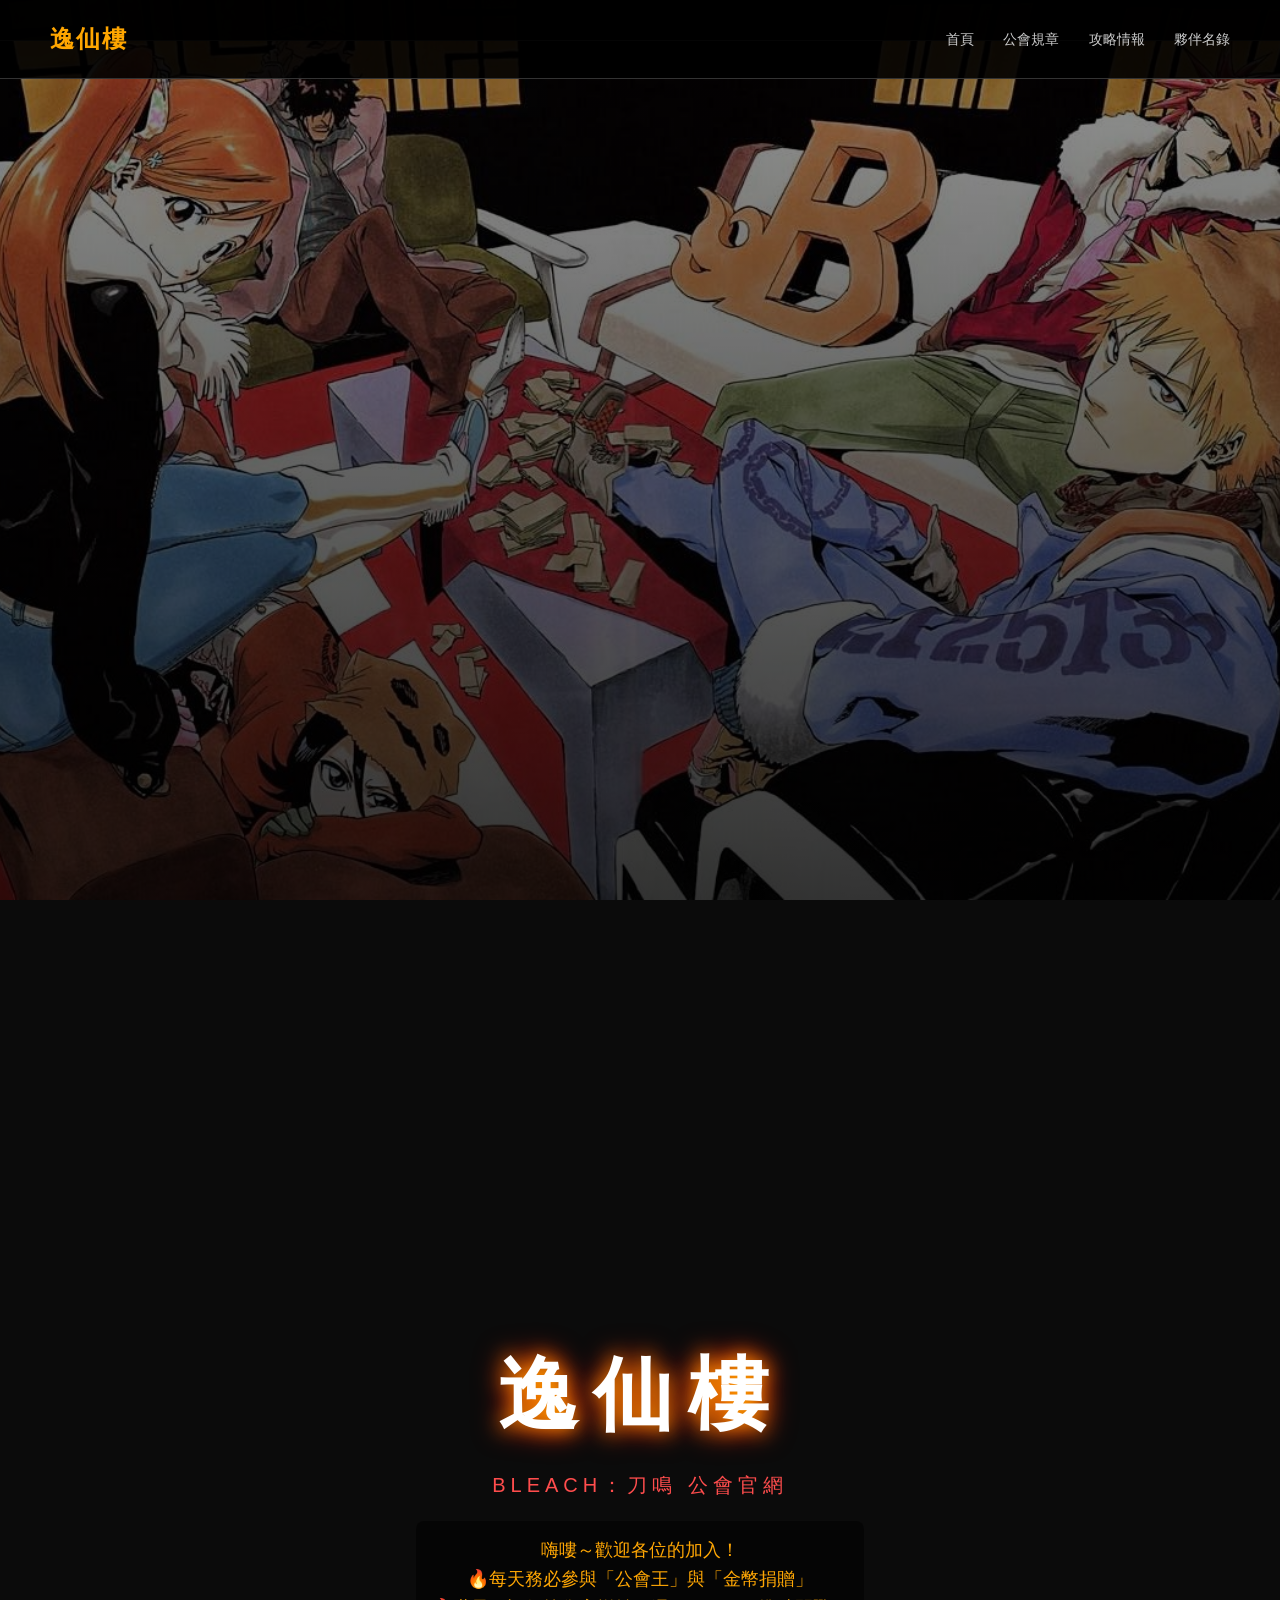
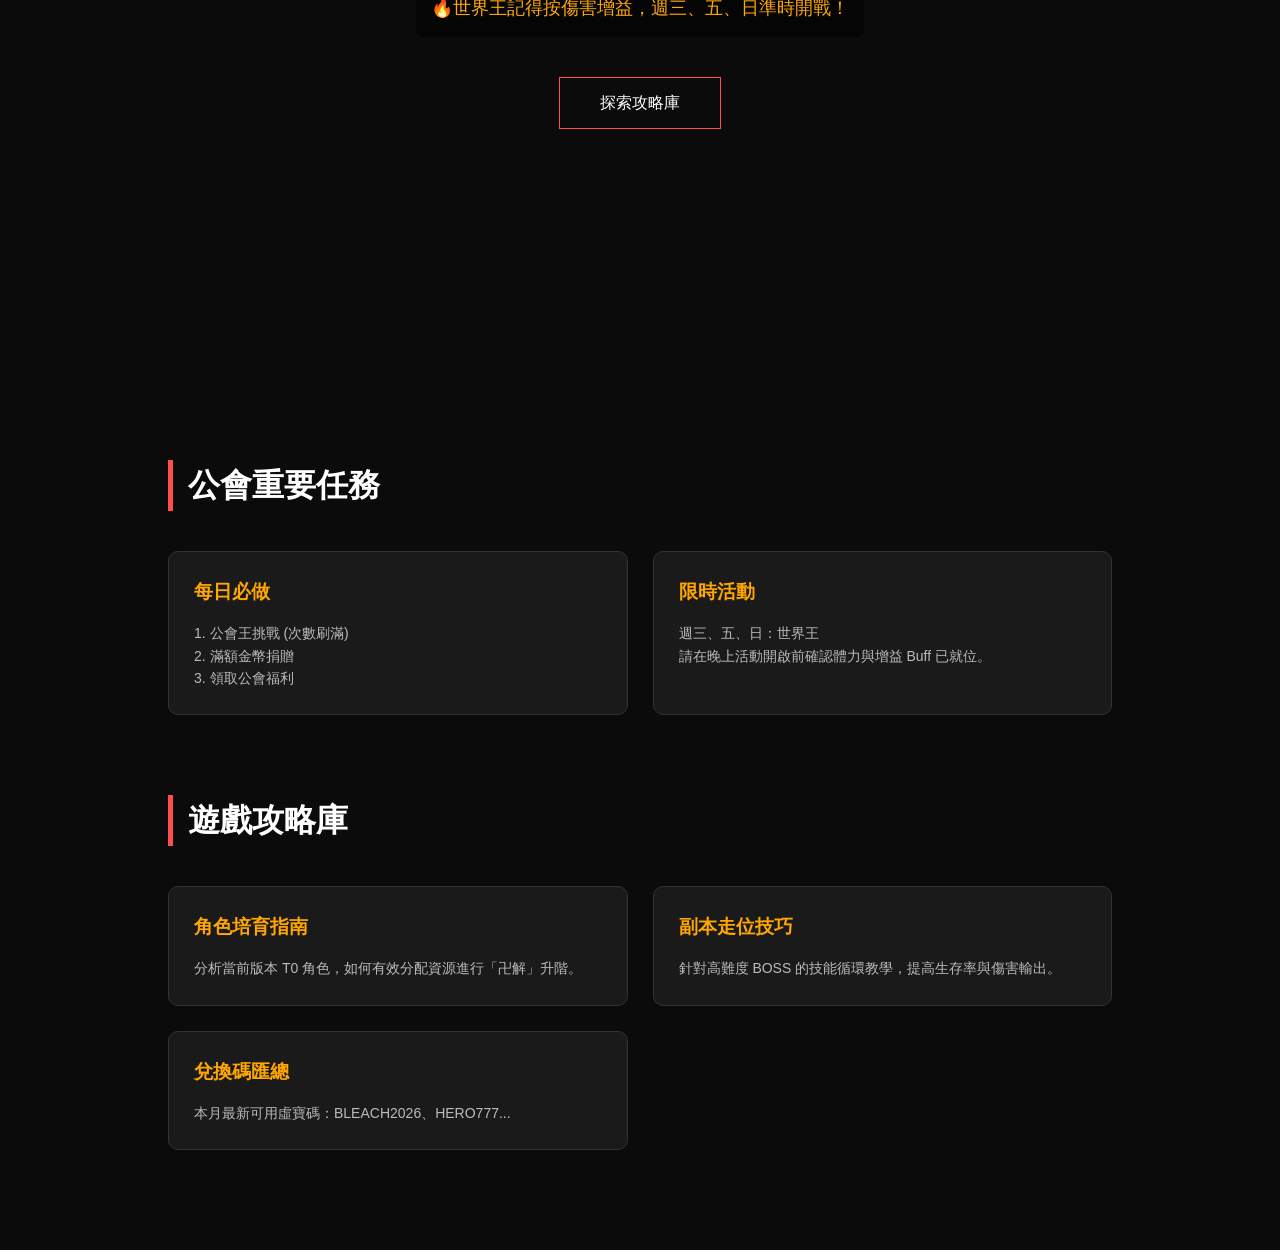
==== index.html @ 0fd3c4ea "Rename 001.html to index.html" ====
<!DOCTYPE html>
<html lang="zh-TW">
<head>
    <meta charset="UTF-8">
    <meta name="viewport" content="width=device-width, initial-scale=1.0">
    <title>逸仙樓 | 遊戲公會官網</title>
    <style>
        * {
            margin: 0;
            padding: 0;
            box-sizing: border-box;
            font-family: "Microsoft JhengHei", sans-serif;
        }

        /* 讓捲動更平滑 */
        html {
            scroll-behavior: smooth;
        }

        body {
            background-color: #0b0b0b;
            color: white;
            overflow-x: hidden;
            line-height: 1.6;
        }

        /* 背景大圖 */
           /* 1. 新增：強制固定的背景圖層 */
        .fixed-bg {
            position: fixed;
            top: 0;
            left: 0;
            width: 100%;
            height: 100%;
            /* 這裡放你的圖片 */
            background: linear-gradient(rgba(0,0,0,0.4), rgba(0,0,0,0.8)), 
                        url('GG For The Follow.jpeg');
            background-size: cover;
            background-position: center;
            z-index: -1; /* 確保它在所有內容的下面 */
        }

        /* 2. 修改：原本的 hero-section 去掉背景 */
        .hero-section {
            height: 100vh;
            width: 100%;
            /* 把背景刪掉，讓它變透明，露出底下的 .fixed-bg */
            background: transparent; 
            display: flex;
            flex-direction: column;
            align-items: center;
            justify-content: center;
            text-align: center;
            padding: 20px;
        }

        nav {
            position: fixed;
            top: 0;
            width: 100%;
            padding: 20px 50px;
            display: flex;
            justify-content: space-between;
            align-items: center;
            background: rgba(0, 0, 0, 0.9);
            z-index: 1000;
            border-bottom: 1px solid #333;
        }

        .logo { font-size: 24px; font-weight: bold; letter-spacing: 2px; color: #ffa600; }
        
        .nav-links a {
            color: #ccc;
            text-decoration: none;
            margin-left: 25px;
            font-size: 14px;
            transition: 0.3s;
        }
        .nav-links a:hover { color: #ff4d4d; }

        .main-title {
            font-size: clamp(40px, 10vw, 80px); /* 響應式字體 */
            letter-spacing: 15px;
            text-shadow: 0 0 20px #ffa600, 0 0 30px #ff0000;
            margin-bottom: 10px;
        }

        .sub-title {
            font-size: 20px;
            color: #ff4d4d;
            margin-bottom: 20px;
            letter-spacing: 5px;
        }

        .description {
            font-size: 18px;
            color: #ffa704;
            max-width: 700px;
            margin-bottom: 10px;
            background: rgba(0,0,0,0.5);
            padding: 15px;
            border-radius: 8px;
        }

        .cta-btn {
            margin-top: 30px;
            padding: 12px 40px;
            border: 1px solid #ff4d4d;
            background: transparent;
            color: white;
            font-size: 16px;
            cursor: pointer;
            transition: 0.4s;
            text-decoration: none;
            display: inline-block;
        }

        .cta-btn:hover {
            background: #ff4d4d;
            box-shadow: 0 0 20px #ff4d4d;
        }

        /* --- 新增：內容區塊樣式 --- */
        .content-container {
            padding: 80px 10% 100px;
            max-width: 1200px;
            margin: 0 auto;
        }

        .section-title {
            font-size: 32px;
            border-left: 5px solid #ff4d4d;
            padding-left: 15px;
            margin-bottom: 40px;
            color: #fff;
        }

        /* 攻略卡片佈局 */
        .grid {
            display: grid;
            grid-template-columns: repeat(auto-fit, minmax(300px, 1fr));
            gap: 25px;
        }

        .card {
            background: #1a1a1a;
            padding: 25px;
            border-radius: 10px;
            border: 1px solid #333;
            transition: 0.3s;
        }

        .card:hover {
            border-color: #ff4d4d;
            transform: translateY(-5px);
        }

        .card h3 {
            color: #ffa600;
            margin-bottom: 15px;
        }

        .card p {
            color: #bbb;
            font-size: 14px;
        }
    </style>
</head>
<body>
<body>
    <div class="fixed-bg"></div>

    <nav>
        </nav>

    <header class="hero-section">
        </header>

    <main class="content-container">
        </main>
</body>
    <nav>
        <div class="logo">逸仙樓</div>
        <div class="nav-links">
            <a href="#">首頁</a>
            <a href="#notice">公會規章</a>
            <a href="#wiki">攻略情報</a>
            <a href="#">夥伴名錄</a>
        </div>
    </nav>

    <header class="hero-section">
        <h1 class="main-title">逸仙樓</h1>
        <p class="sub-title">BLEACH：刀鳴 公會官網</p>
        <div class="description">
            <p>嗨嘍～歡迎各位的加入！</p>
            <p>🔥每天務必參與「公會王」與「金幣捐贈」</p>
            <p>🔥世界王記得按傷害增益，週三、五、日準時開戰！</p>
        </div>
        <a href="#wiki" class="cta-btn">探索攻略庫</a>
    </header>

    <main class="content-container">
        
        <section id="notice" style="margin-bottom: 80px;">
            <h2 class="section-title">公會重要任務</h2>
            <div class="grid">
                <div class="card">
                    <h3>每日必做</h3>
                    <p>1. 公會王挑戰 (次數刷滿)<br>2. 滿額金幣捐贈<br>3. 領取公會福利</p>
                </div>
                <div class="card">
                    <h3>限時活動</h3>
                    <p>週三、五、日：世界王<br>請在晚上活動開啟前確認體力與增益 Buff 已就位。</p>
                </div>
            </div>
        </section>

        <section id="wiki">
            <h2 class="section-title">遊戲攻略庫</h2>
            <div class="grid">
                <div class="card">
                    <h3>角色培育指南</h3>
                    <p>分析當前版本 T0 角色，如何有效分配資源進行「卍解」升階。</p>
                </div>
                <div class="card">
                    <h3>副本走位技巧</h3>
                    <p>針對高難度 BOSS 的技能循環教學，提高生存率與傷害輸出。</p>
                </div>
                <div class="card">
                    <h3>兌換碼匯總</h3>
                    <p>本月最新可用虛寶碼：BLEACH2026、HERO777...</p>
                </div>
            </div>
        </section>

    </main>

</body>
</html>
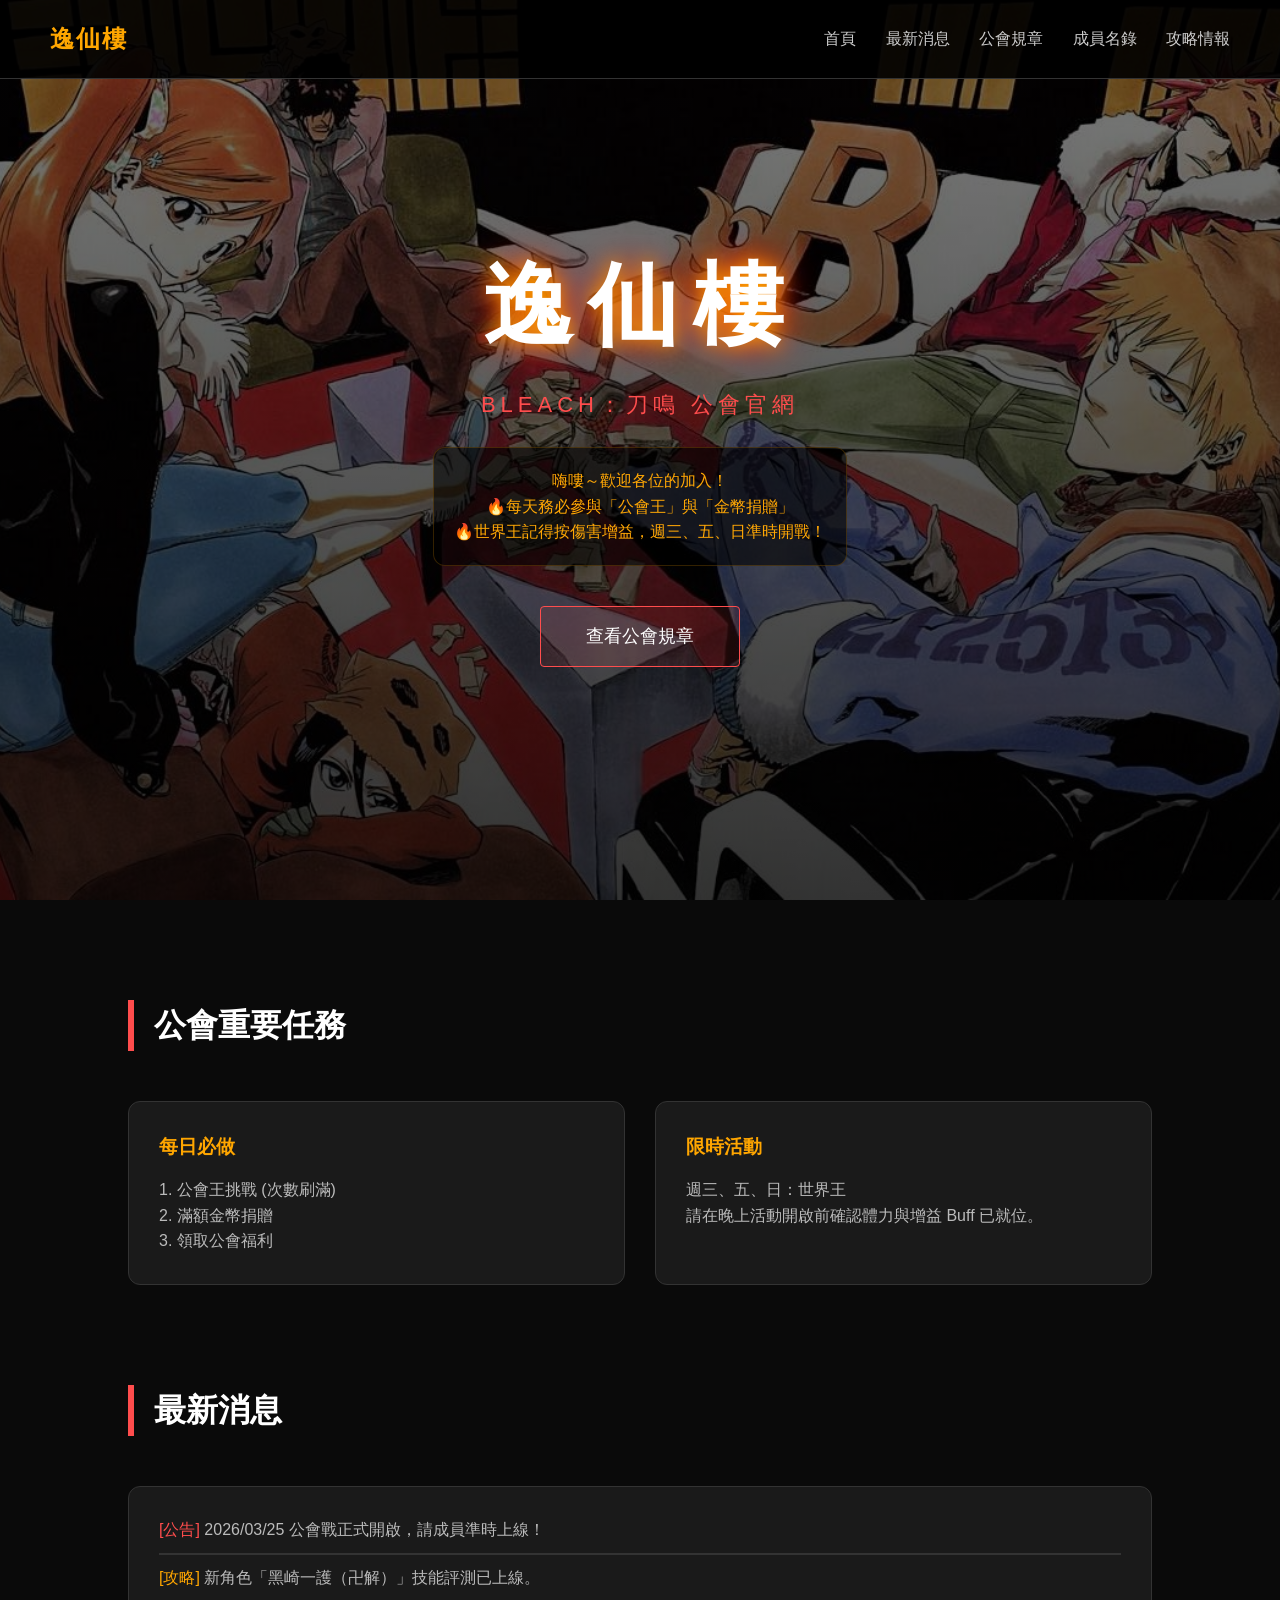
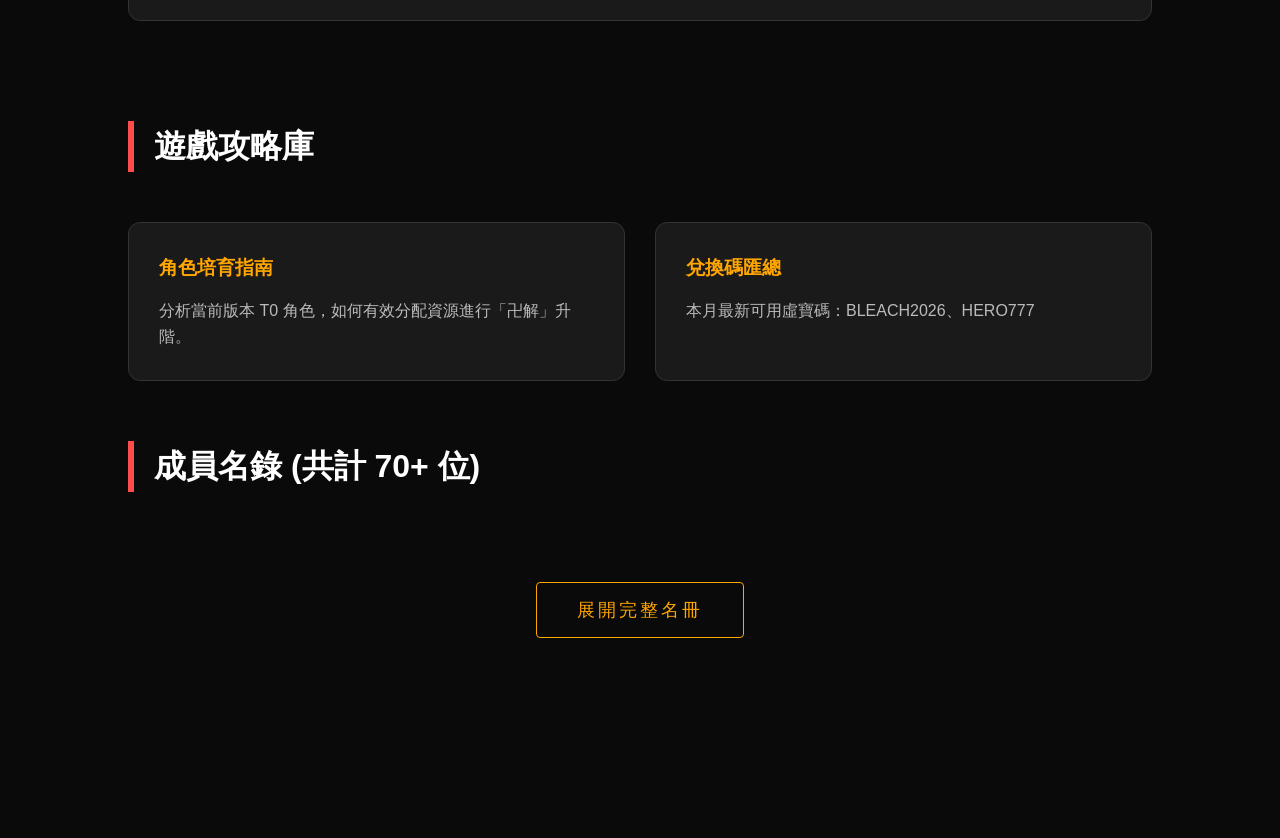
==== commit 203d9fdb: "Update index.html 更新成員名單" ====
--- a/index.html
+++ b/index.html
@@ -5,6 +5,7 @@
     <meta name="viewport" content="width=device-width, initial-scale=1.0">
     <title>逸仙樓 | 遊戲公會官網</title>
     <style>
+        /* 基礎設定 */
         * {
             margin: 0;
             padding: 0;
@@ -12,10 +13,7 @@
             font-family: "Microsoft JhengHei", sans-serif;
         }
 
-        /* 讓捲動更平滑 */
-        html {
-            scroll-behavior: smooth;
-        }
+        html { scroll-behavior: smooth; }
 
         body {
             background-color: #0b0b0b;
@@ -24,36 +22,21 @@
             line-height: 1.6;
         }
 
-        /* 背景大圖 */
-           /* 1. 新增：強制固定的背景圖層 */
+        /* 1. 固定背景層 */
         .fixed-bg {
             position: fixed;
             top: 0;
             left: 0;
             width: 100%;
             height: 100%;
-            /* 這裡放你的圖片 */
-            background: linear-gradient(rgba(0,0,0,0.4), rgba(0,0,0,0.8)), 
+            background: linear-gradient(rgba(0,0,0,0.5), rgba(0,0,0,0.8)), 
                         url('GG For The Follow.jpeg');
             background-size: cover;
             background-position: center;
-            z-index: -1; /* 確保它在所有內容的下面 */
-        }
-
-        /* 2. 修改：原本的 hero-section 去掉背景 */
-        .hero-section {
-            height: 100vh;
-            width: 100%;
-            /* 把背景刪掉，讓它變透明，露出底下的 .fixed-bg */
-            background: transparent; 
-            display: flex;
-            flex-direction: column;
-            align-items: center;
-            justify-content: center;
-            text-align: center;
-            padding: 20px;
-        }
-
+            z-index: -1;
+        }
+
+        /* 2. 導航欄 */
         nav {
             position: fixed;
             top: 0;
@@ -68,124 +51,216 @@
         }
 
         .logo { font-size: 24px; font-weight: bold; letter-spacing: 2px; color: #ffa600; }
-        
         .nav-links a {
             color: #ccc;
             text-decoration: none;
             margin-left: 25px;
-            font-size: 14px;
+            font-size: 16px;
             transition: 0.3s;
         }
         .nav-links a:hover { color: #ff4d4d; }
 
+        /* 3. 主視覺區域 */
+        .hero-section {
+            height: 100vh;
+            width: 100%;
+            display: flex;
+            flex-direction: column;
+            align-items: center;
+            justify-content: center;
+            text-align: center;
+            padding: 0 20px;
+        }
+
+        @keyframes slideIn {
+            from { opacity: 0; transform: translateY(-30px); }
+            to { opacity: 1; transform: translateY(0); }
+        }
+
         .main-title {
-            font-size: clamp(40px, 10vw, 80px); /* 響應式字體 */
+            font-size: clamp(50px, 10vw, 90px);
             letter-spacing: 15px;
-            text-shadow: 0 0 20px #ffa600, 0 0 30px #ff0000;
+            text-shadow: 0 0 20px #ffa600, 0 0 40px #ff0000;
             margin-bottom: 10px;
+            animation: slideIn 1.2s ease-out;
         }
 
         .sub-title {
-            font-size: 20px;
+            font-size: 22px;
             color: #ff4d4d;
-            margin-bottom: 20px;
+            margin-bottom: 25px;
             letter-spacing: 5px;
+            animation: slideIn 1.5s ease-out;
         }
 
         .description {
+            font-size: 16px;
+            color: #ffa704;
+            max-width: 650px;
+            background: rgba(0,0,0,0.6);
+            padding: 20px;
+            border-radius: 12px;
+            border: 1px solid rgba(255, 166, 0, 0.2);
+        }
+
+        .cta-btn {
+            margin-top: 40px;
+            padding: 15px 45px;
+            border: 1px solid #ff4d4d;
+            background: rgba(255, 77, 77, 0.1);
+            color: white;
             font-size: 18px;
-            color: #ffa704;
-            max-width: 700px;
-            margin-bottom: 10px;
-            background: rgba(0,0,0,0.5);
-            padding: 15px;
-            border-radius: 8px;
-        }
-
-        .cta-btn {
-            margin-top: 30px;
-            padding: 12px 40px;
-            border: 1px solid #ff4d4d;
-            background: transparent;
-            color: white;
-            font-size: 16px;
             cursor: pointer;
             transition: 0.4s;
             text-decoration: none;
-            display: inline-block;
+            border-radius: 4px;
         }
 
         .cta-btn:hover {
             background: #ff4d4d;
-            box-shadow: 0 0 20px #ff4d4d;
-        }
-
-        /* --- 新增：內容區塊樣式 --- */
+            box-shadow: 0 0 30px #ff4d4d;
+            transform: scale(1.05);
+        }
+
+        /* 4. 內容區 */
         .content-container {
-            padding: 80px 10% 100px;
-            max-width: 1200px;
-            margin: 0 auto;
+            padding: 100px 10%;
+            background-color: rgba(11, 11, 11, 0.9);
+            position: relative;
+            z-index: 1;
         }
 
         .section-title {
             font-size: 32px;
-            border-left: 5px solid #ff4d4d;
-            padding-left: 15px;
-            margin-bottom: 40px;
-            color: #fff;
-        }
-
-        /* 攻略卡片佈局 */
+            border-left: 6px solid #ff4d4d;
+            padding-left: 20px;
+            margin-bottom: 50px;
+        }
+
         .grid {
             display: grid;
-            grid-template-columns: repeat(auto-fit, minmax(300px, 1fr));
-            gap: 25px;
+            grid-template-columns: repeat(auto-fit, minmax(320px, 1fr));
+            gap: 30px;
         }
 
         .card {
             background: #1a1a1a;
-            padding: 25px;
-            border-radius: 10px;
+            padding: 30px;
+            border-radius: 12px;
             border: 1px solid #333;
             transition: 0.3s;
         }
 
         .card:hover {
             border-color: #ff4d4d;
+            transform: translateY(-10px);
+            background: #222;
+        }
+
+        .card h3 { color: #ffa600; margin-bottom: 15px; }
+        .card p { color: #bbb; }
+
+        /* 5. 成員名錄折疊版 */
+        .member-section { padding: 60px 0; }
+
+        .member-wrapper {
+            max-height: 0; /* 預設完全隱藏 */
+            overflow: hidden;
+            transition: max-height 1s cubic-bezier(0.4, 0, 0.2, 1), opacity 0.8s;
+            opacity: 0;
+        }
+
+        .member-wrapper.expanded {
+            max-height: 8000px; /* 足夠容納 70+ 人的高度 */
+            opacity: 1;
+            margin-bottom: 30px;
+        }
+
+        .member-grid {
+            display: grid;
+            grid-template-columns: repeat(auto-fit, minmax(180px, 1fr));
+            gap: 15px;
+            margin-top: 30px;
+        }
+
+        .member-card {
+            background: rgba(26, 26, 26, 0.8);
+            border: 1px solid #333;
+            border-radius: 10px;
+            padding: 15px;
+            text-align: center;
+            transition: 0.3s;
+            backdrop-filter: blur(5px);
+        }
+
+        .member-card:hover {
             transform: translateY(-5px);
-        }
-
-        .card h3 {
+            border-color: #ff4d4d;
+            box-shadow: 0 0 15px rgba(255, 77, 77, 0.3);
+        }
+
+        .member-avatar {
+            width: 50px;
+            height: 50px;
+            background: #222;
+            border-radius: 50%;
+            margin: 0 auto 10px;
+            display: flex;
+            align-items: center;
+            justify-content: center;
+            font-size: 20px;
+            font-weight: bold;
             color: #ffa600;
-            margin-bottom: 15px;
-        }
-
-        .card p {
-            color: #bbb;
-            font-size: 14px;
+            border: 1px solid #444;
+        }
+
+        .member-name { font-size: 15px; font-weight: bold; color: #fff; }
+        .member-ign { font-size: 12px; color: #ff4d4d; margin-bottom: 8px; }
+        .member-role {
+            font-size: 10px;
+            padding: 2px 8px;
+            border-radius: 4px;
+            background: rgba(255, 255, 255, 0.1);
+            color: #aaa;
+            border: 1px solid #444;
+        }
+
+        .role-leader { background: rgba(255, 166, 0, 0.2); color: #ffa600; border-color: #ffa600; }
+
+        /* 展開按鈕 */
+        .toggle-btn {
+            display: block;
+            margin: 40px auto;
+            padding: 15px 40px;
+            background: transparent;
+            border: 1px solid #ffa600;
+            color: #ffa600;
+            cursor: pointer;
+            font-size: 18px;
+            letter-spacing: 3px;
+            transition: 0.4s;
+            border-radius: 4px;
+        }
+
+        .toggle-btn:hover {
+            background: #ffa600;
+            color: #000;
+            box-shadow: 0 0 20px #ffa600;
         }
     </style>
 </head>
 <body>
-<body>
+
     <div class="fixed-bg"></div>
 
-    <nav>
-        </nav>
-
-    <header class="hero-section">
-        </header>
-
-    <main class="content-container">
-        </main>
-</body>
     <nav>
         <div class="logo">逸仙樓</div>
         <div class="nav-links">
             <a href="#">首頁</a>
+            <a href="#news">最新消息</a>
             <a href="#notice">公會規章</a>
+            <a href="#members" onclick="forceExpand()">成員名錄</a>
             <a href="#wiki">攻略情報</a>
-            <a href="#">夥伴名錄</a>
         </div>
     </nav>
 
@@ -197,12 +272,11 @@
             <p>🔥每天務必參與「公會王」與「金幣捐贈」</p>
             <p>🔥世界王記得按傷害增益，週三、五、日準時開戰！</p>
         </div>
-        <a href="#wiki" class="cta-btn">探索攻略庫</a>
+        <a href="#notice" class="cta-btn">查看公會規章</a>
     </header>
 
     <main class="content-container">
-        
-        <section id="notice" style="margin-bottom: 80px;">
+        <section id="notice">
             <h2 class="section-title">公會重要任務</h2>
             <div class="grid">
                 <div class="card">
@@ -216,7 +290,16 @@
             </div>
         </section>
 
-        <section id="wiki">
+        <section id="news" style="margin-top: 100px;">
+            <h2 class="section-title">最新消息</h2>
+            <div class="card" style="width: 100%;">
+                <p><span style="color: #ff4d4d;">[公告]</span> 2026/03/25 公會戰正式開啟，請成員準時上線！</p>
+                <hr style="border: 0.5px solid #333; margin: 10px 0;">
+                <p><span style="color: #ffa600;">[攻略]</span> 新角色「黑崎一護（卍解）」技能評測已上線。</p>
+            </div>
+        </section>
+
+        <section id="wiki" style="margin-top: 100px;">
             <h2 class="section-title">遊戲攻略庫</h2>
             <div class="grid">
                 <div class="card">
@@ -224,17 +307,129 @@
                     <p>分析當前版本 T0 角色，如何有效分配資源進行「卍解」升階。</p>
                 </div>
                 <div class="card">
-                    <h3>副本走位技巧</h3>
-                    <p>針對高難度 BOSS 的技能循環教學，提高生存率與傷害輸出。</p>
-                </div>
-                <div class="card">
                     <h3>兌換碼匯總</h3>
-                    <p>本月最新可用虛寶碼：BLEACH2026、HERO777...</p>
+                    <p>本月最新可用虛寶碼：BLEACH2026、HERO777</p>
                 </div>
             </div>
         </section>
 
+        <section id="members" class="member-section">
+            <h2 class="section-title">成員名錄 (共計 70+ 位)</h2>
+            
+            <div class="member-wrapper" id="memberWrapper">
+                <div class="member-grid">
+                    <div class="member-card"><div class="member-avatar">凱</div><div class="member-name">凱蒂</div><div class="member-ign">凱蒂喵喵</div><span class="member-role role-leader">會長</span></div>
+                    
+                    <div class="member-card"><div class="member-avatar">均</div><div class="member-name">均</div><div class="member-ign">EvR</div><span class="member-role">成員</span></div>
+                    <div class="member-card"><div class="member-avatar">李</div><div class="member-name">SYTANG514</div><div class="member-ign">李相赫</div><span class="member-role">成員</span></div>
+                    <div class="member-card"><div class="member-avatar">魚</div><div class="member-name">魚</div><div class="member-ign">魚丸</div><span class="member-role">成員</span></div>
+                    <div class="member-card"><div class="member-avatar">純</div><div class="member-name">MING</div><div class="member-ign">純愛戰士</div><span class="member-role">成員</span></div>
+                    <div class="member-card"><div class="member-avatar">國</div><div class="member-name">國峰</div><div class="member-ign">Wing Zero</div><span class="member-role">成員</span></div>
+                    <div class="member-card"><div class="member-avatar">哥</div><div class="member-name">184哥哥</div><div class="member-ign">香港184哥哥</div><span class="member-role">成員</span></div>
+                    <div class="member-card"><div class="member-avatar">京</div><div class="member-name">𝐋𝐢-𝐰𝐞𝐢 👻</div><div class="member-ign">Dkih(京樂春水)</div><span class="member-role">成員</span></div>
+                    <div class="member-card"><div class="member-avatar">花</div><div class="member-name">Ryan Chiang</div><div class="member-ign">花神啼、花貓</div><span class="member-role">成員</span></div>
+                    <div class="member-card"><div class="member-avatar">貓</div><div class="member-name">043 黃嘉豐</div><div class="member-ign">超萌小貓</div><span class="member-role">成員</span></div>
+                    <div class="member-card"><div class="member-avatar">藍</div><div class="member-name">黃</div><div class="member-ign">藍染惣右介</div><span class="member-role">成員</span></div>
+                    <div class="member-card"><div class="member-avatar">滿</div><div class="member-name">Marin</div><div class="member-ign">滿不炸的</div><span class="member-role">成員</span></div>
+                    <div class="member-card"><div class="member-avatar">柳</div><div class="member-name">埼</div><div class="member-ign">lulu、柳官人</div><span class="member-role">成員</span></div>
+                    <div class="member-card"><div class="member-avatar">韋</div><div class="member-name">糸韋</div><div class="member-ign">39s感謝祭</div><span class="member-role">成員</span></div>
+                    <div class="member-card"><div class="member-avatar">龍</div><div class="member-name">盛慶</div><div class="member-ign">一條龍</div><span class="member-role">成員</span></div>
+                    <div class="member-card"><div class="member-avatar">睡</div><div class="member-name">文澄</div><div class="member-ign">起床重睡</div><span class="member-role">成員</span></div>
+                    <div class="member-card"><div class="member-avatar">漓</div><div class="member-name">饅頭</div><div class="member-ign">花歿漓</div><span class="member-role">成員</span></div>
+                    <div class="member-card"><div class="member-avatar">蛋</div><div class="member-name">Liam</div><div class="member-ign">溫泉蛋</div><span class="member-role">成員</span></div>
+                    <div class="member-card"><div class="member-avatar">翰</div><div class="member-name">柏翰</div><div class="member-ign">諾伊</div><span class="member-role">成員</span></div>
+                    <div class="member-card"><div class="member-avatar">啲</div><div class="member-name">馮冠勛Adam</div><div class="member-ign">啲逼兜</div><span class="member-role">成員</span></div>
+                    <div class="member-card"><div class="member-avatar">銘</div><div class="member-name">Ming</div><div class="member-ign">叫聲銘哥先拉</div><span class="member-role">成員</span></div>
+                    <div class="member-card"><div class="member-avatar">雨</div><div class="member-name">奎佑</div><div class="member-ign">小雨</div><span class="member-role">成員</span></div>
+                    <div class="member-card"><div class="member-avatar">淵</div><div class="member-name">Yuan阿淵</div><div class="member-ign">阿淵</div><span class="member-role">成員</span></div>
+                    <div class="member-card"><div class="member-avatar">羊</div><div class="member-name">🐑</div><div class="member-ign">瓊稻穗恭源</div><span class="member-role">成員</span></div>
+                    <div class="member-card"><div class="member-avatar">萌</div><div class="member-name">Y.</div><div class="member-ign">露就這麼萌！</div><span class="member-role">成員</span></div>
+                    <div class="member-card"><div class="member-avatar">詠</div><div class="member-name">詠</div><div class="member-ign">源千里</div><span class="member-role">成員</span></div>
+                    <div class="member-card"><div class="member-avatar">熹</div><div class="member-name">熹貴妃</div><div class="member-ign">Miyeon</div><span class="member-role">成員</span></div>
+                    <div class="member-card"><div class="member-avatar">神</div><div class="member-name">楊翔渝</div><div class="member-ign">拉屎神</div><span class="member-role">成員</span></div>
+                    <div class="member-card"><div class="member-avatar">Jun</div><div class="member-name">Jun</div><div class="member-ign">Junnn</div><span class="member-role">成員</span></div>
+                    <div class="member-card"><div class="member-avatar">嘎</div><div class="member-name">And..y</div><div class="member-ign">嘎滋作響吧</div><span class="member-role">成員</span></div>
+                    <div class="member-card"><div class="member-avatar">龍</div><div class="member-name">龍</div><div class="member-ign">此身即無間</div><span class="member-role">成員</span></div>
+                    <div class="member-card"><div class="member-avatar">修</div><div class="member-name">修</div><div class="member-ign">驪</div><span class="member-role">成員</span></div>
+                    <div class="member-card"><div class="member-avatar">兔</div><div class="member-name">佑</div><div class="member-ign">好想兔</div><span class="member-role">成員</span></div>
+                    <div class="member-card"><div class="member-avatar">更</div><div class="member-name">問壹</div><div class="member-ign">更木隊隊士</div><span class="member-role">成員</span></div>
+                    <div class="member-card"><div class="member-avatar">豆</div><div class="member-name">輝仔</div><div class="member-ign">杏仁豆漿</div><span class="member-role">成員</span></div>
+                    <div class="member-card"><div class="member-avatar">芒</div><div class="member-name">楊竣程</div><div class="member-ign">羔羊芒狗</div><span class="member-role">成員</span></div>
+                    <div class="member-card"><div class="member-avatar">瑋</div><div class="member-name">Wei</div><div class="member-ign">瑋葛格</div><span class="member-role">成員</span></div>
+                    <div class="member-card"><div class="member-avatar">羽</div><div class="member-name">凱綸</div><div class="member-ign">赤鴻飛羽</div><span class="member-role">成員</span></div>
+                    <div class="member-card"><div class="member-avatar">兔</div><div class="member-name">吳泓嶔</div><div class="member-ign">比菲兔</div><span class="member-role">成員</span></div>
+                    <div class="member-card"><div class="member-avatar">ha</div><div class="member-name">hahaxd</div><div class="member-ign">hahaxd</div><span class="member-role">成員</span></div>
+                    <div class="member-card"><div class="member-avatar">薯</div><div class="member-name">祐愷</div><div class="member-ign">小蕃薯</div><span class="member-role">成員</span></div>
+                    <div class="member-card"><div class="member-avatar">詩</div><div class="member-name">詩哲~</div><div class="member-ign">呼呢死</div><span class="member-role">成員</span></div>
+                    <div class="member-card"><div class="member-avatar">皮</div><div class="member-name">則</div><div class="member-ign">皮皮</div><span class="member-role">成員</span></div>
+                    <div class="member-card"><div class="member-avatar">月</div><div class="member-name">任佑</div><div class="member-ign">最後月牙天抽</div><span class="member-role">成員</span></div>
+                    <div class="member-card"><div class="member-avatar">扯</div><div class="member-name">徐徐徐</div><div class="member-ign">太扯了吧</div><span class="member-role">成員</span></div>
+                    <div class="member-card"><div class="member-avatar">AA</div><div class="member-name">AA</div><div class="member-ign">操盤手</div><span class="member-role">成員</span></div>
+                    <div class="member-card"><div class="member-avatar">黑</div><div class="member-name">ファンファン</div><div class="member-ign">黑棺</div><span class="member-role">成員</span></div>
+                    <div class="member-card"><div class="member-avatar">Pa</div><div class="member-name">H. C. Pan</div><div class="member-ign">Panasd</div><span class="member-role">成員</span></div>
+                    <div class="member-card"><div class="member-avatar">蟹</div><div class="member-name">Kidson Lai</div><div class="member-ign">蟹仔</div><span class="member-role">成員</span></div>
+                    <div class="member-card"><div class="member-avatar">月</div><div class="member-name">PO_月牙真神</div><div class="member-ign">月牙真神</div><span class="member-role">成員</span></div>
+                    <div class="member-card"><div class="member-avatar">墨</div><div class="member-name">珍惜淚</div><div class="member-ign">軒轅墨</div><span class="member-role">成員</span></div>
+                    <div class="member-card"><div class="member-avatar">廷</div><div class="member-name">朱祐廷</div><div class="member-ign">看破不說破乄</div><span class="member-role">成員</span></div>
+                    <div class="member-card"><div class="member-avatar">翔</div><div class="member-name">翔</div><div class="member-ign">翔祥</div><span class="member-role">成員</span></div>
+                    <div class="member-card"><div class="member-avatar">父</div><div class="member-name">Jeff</div><div class="member-ign">你老爸</div><span class="member-role">成員</span></div>
+                    <div class="member-card"><div class="member-avatar">施</div><div class="member-name">施佑樺</div><div class="member-ign">無課免費仔</div><span class="member-role">成員</span></div>
+                    <div class="member-card"><div class="member-avatar">Remi</div><div class="member-name">馨慧Remi</div><div class="member-ign">Do Remi</div><span class="member-role">成員</span></div>
+                    <div class="member-card"><div class="member-avatar">Hu</div><div class="member-name">Hugo</div><div class="member-ign">恩恩恩恩</div><span class="member-role">成員</span></div>
+                    <div class="member-card"><div class="member-avatar">Fa</div><div class="member-name">Faker</div><div class="member-ign">蕃薯隊長</div><span class="member-role">成員</span></div>
+                    <div class="member-card"><div class="member-avatar">JT</div><div class="member-name">JT</div><div class="member-ign">JT</div><span class="member-role">成員</span></div>
+                    <div class="member-card"><div class="member-avatar">勛</div><div class="member-name">王澤勛</div><div class="member-ign">Jeffery</div><span class="member-role">成員</span></div>
+                    <div class="member-card"><div class="member-avatar">He</div><div class="member-name">Heisonww</div><div class="member-ign">Heison</div><span class="member-role">成員</span></div>
+                    <div class="member-card"><div class="member-avatar">使</div><div class="member-name">小寶</div><div class="member-ign">熾天使</div><span class="member-role">成員</span></div>
+                    <div class="member-card"><div class="member-avatar">森</div><div class="member-name">J森</div><div class="member-ign">堂怵徘谷</div><span class="member-role">成員</span></div>
+                    <div class="member-card"><div class="member-avatar">玥</div><div class="member-name">殘玥</div><div class="member-ign">殘玥Blar</div><span class="member-role">成員</span></div>
+                    <div class="member-card"><div class="member-avatar">八</div><div class="member-name">黃子競</div><div class="member-ign">八大金剛</div><span class="member-role">成員</span></div>
+                    <div class="member-card"><div class="member-avatar">更</div><div class="member-name">Jack</div><div class="member-ign">更木劍八</div><span class="member-role">成員</span></div>
+                    <div class="member-card"><div class="member-avatar">堯</div><div class="member-name">陳睦堯</div><div class="member-ign">Jia</div><span class="member-role">成員</span></div>
+                    <div class="member-card"><div class="member-avatar">原</div><div class="member-name">梁培原</div><div class="member-ign">就是喜歡你</div><span class="member-role">成員</span></div>
+                    <div class="member-card"><div class="member-avatar">郁</div><div class="member-name">楊晨郁</div><div class="member-ign">我只是隻貓</div><span class="member-role">成員</span></div>
+                    <div class="member-card"><div class="member-avatar">融</div><div class="member-name">林昆融</div><div class="member-ign">什麼懶</div><span class="member-role">成員</span></div>
+                    <div class="member-card"><div class="member-avatar">洪</div><div class="member-name">洪</div><div class="member-ign">屯到牛頭</div><span class="member-role">成員</span></div>
+                    <div class="member-card"><div class="member-avatar">奇</div><div class="member-name">趙梓良</div><div class="member-ign">奇跡</div><span class="member-role">成員</span></div>
+                    <div class="member-card"><div class="member-avatar">ZH</div><div class="member-name">ZHANG™</div><div class="member-ign">@ZHANG™</div><span class="member-role">成員</span></div>
+                    <div class="member-card"><div class="member-avatar">余</div><div class="member-name">余</div><div class="member-ign">紀讚美條</div><span class="member-role">成員</span></div>
+                    <div class="member-card"><div class="member-avatar">震</div><div class="member-name">吳昱震</div><div class="member-ign">烏薩奇</div><span class="member-role">成員</span></div>
+                    <div class="member-card"><div class="member-avatar">Che</div><div class="member-name">Chen Hung</div><div class="member-ign">鑰匙</div><span class="member-role">成員</span></div>
+                    <div class="member-card"><div class="member-avatar">Mud</div><div class="member-name">Mud</div><div class="member-ign">Mud</div><span class="member-role">成員</span></div>
+                    <div class="member-card"><div class="member-avatar">玫</div><div class="member-name">SR</div><div class="member-ign">玫瑰少年</div><span class="member-role">成員</span></div>
+                    <div class="member-card"><div class="member-avatar">丁</div><div class="member-name">ㄚ丁</div><div class="member-ign">阿丁</div><span class="member-role">成員</span></div>
+                </div>
+            </div>
+
+            <button class="toggle-btn" id="toggleBtn" onclick="toggleMembers()">展開完整名冊</button>
+        </section>
     </main>
 
+    <script>
+        function toggleMembers() {
+            const wrapper = document.getElementById('memberWrapper');
+            const btn = document.getElementById('toggleBtn');
+
+            if (wrapper.classList.contains('expanded')) {
+                wrapper.classList.remove('expanded');
+                btn.innerText = "展開完整名冊";
+                // 平滑滾回到區域頂部
+                document.getElementById('members').scrollIntoView({ behavior: 'smooth' });
+            } else {
+                wrapper.classList.add('expanded');
+                btn.innerText = "收起完整名冊";
+            }
+        }
+
+        // 當導航欄被點擊時，自動展開
+        function forceExpand() {
+            const wrapper = document.getElementById('memberWrapper');
+            const btn = document.getElementById('toggleBtn');
+            if (!wrapper.classList.contains('expanded')) {
+                wrapper.classList.add('expanded');
+                btn.innerText = "收起完整名冊";
+            }
+        }
+    </script>
 </body>
 </html>
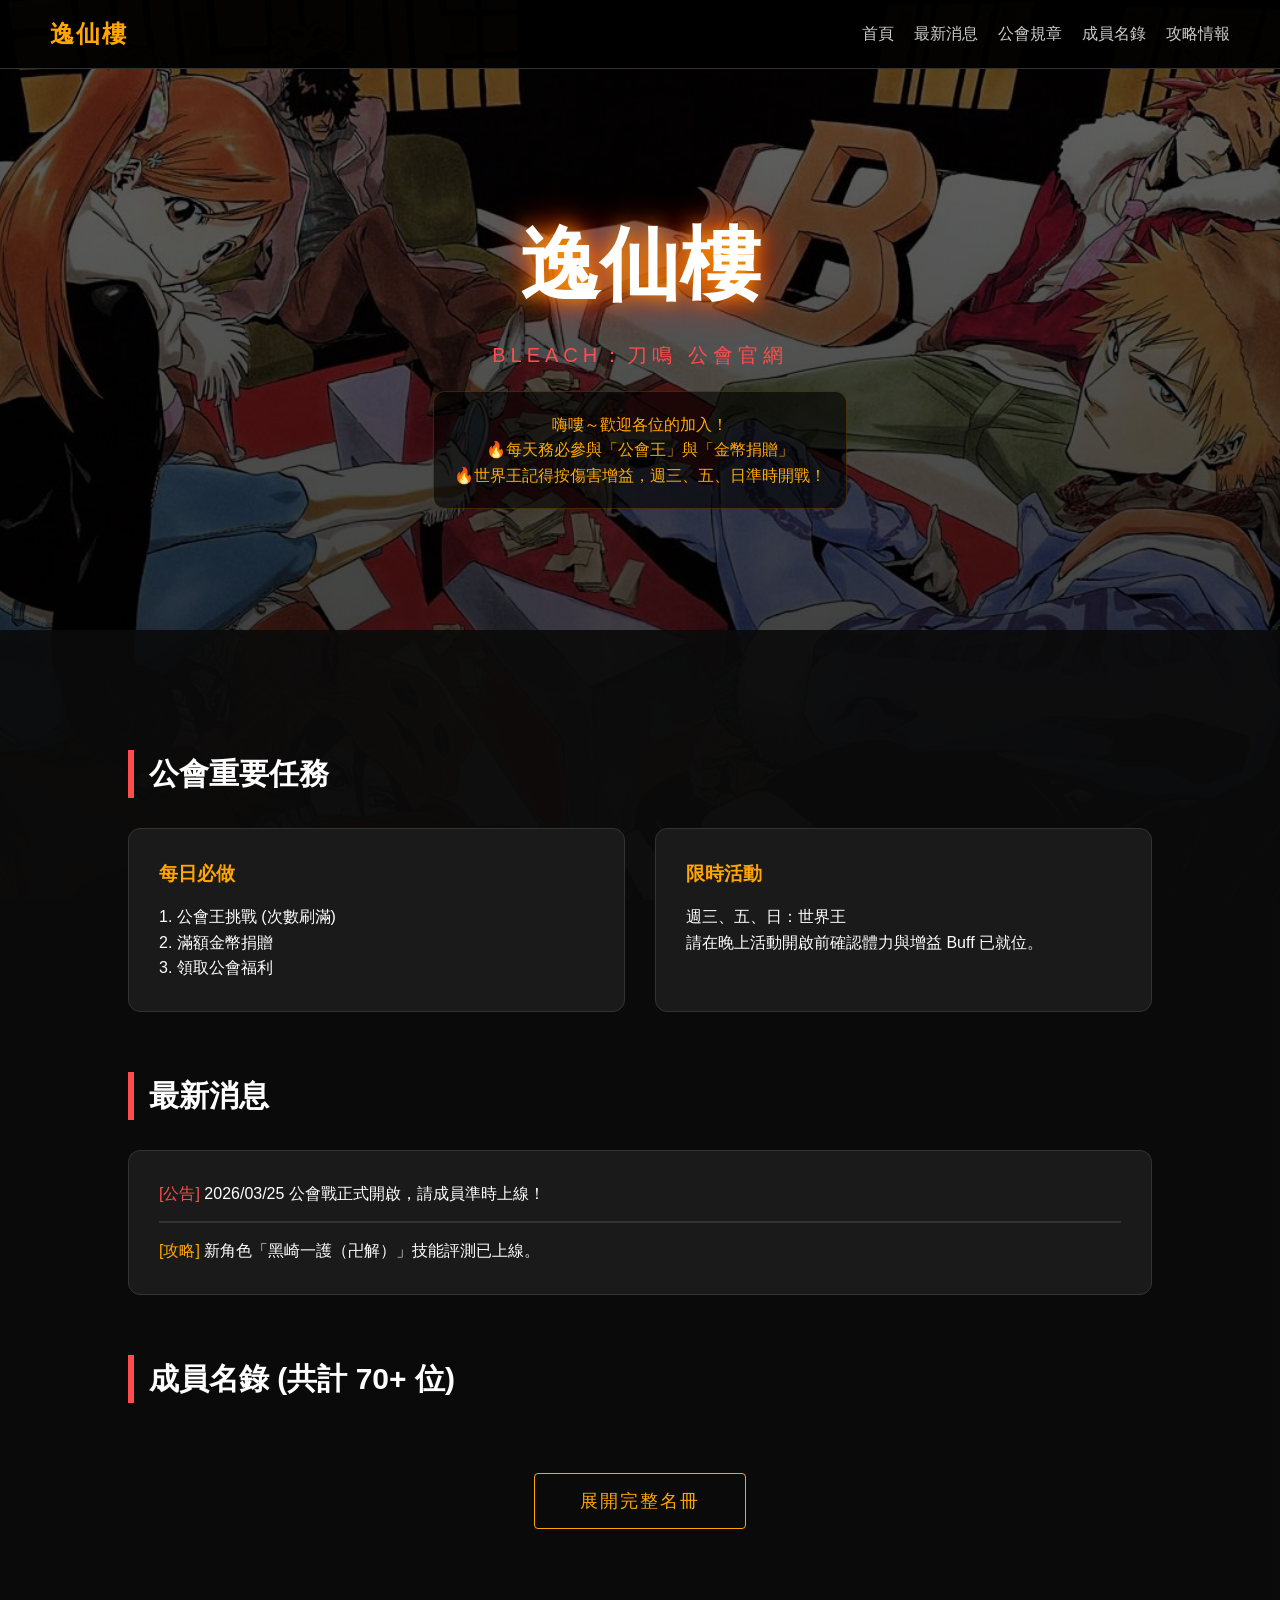
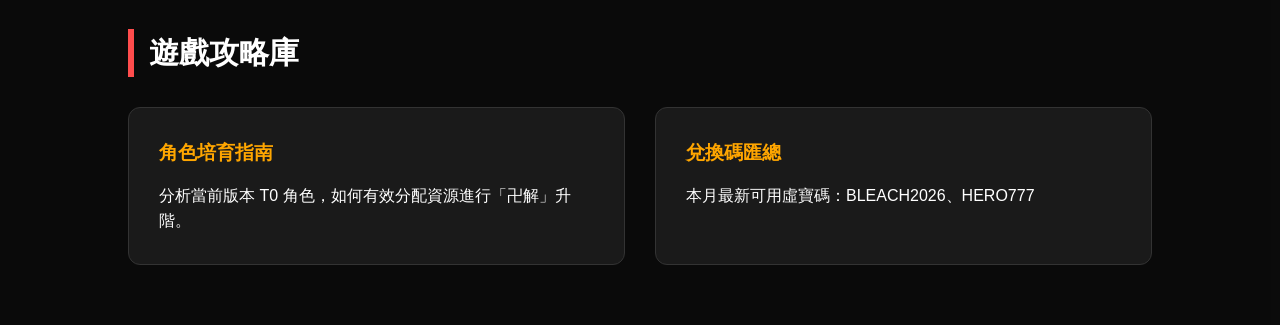
==== commit 121f0219: "Update index.html 增加RWD" ====
--- a/index.html
+++ b/index.html
@@ -1,251 +1,96 @@
 <!DOCTYPE html>
-<html lang="zh-TW">
+<html lang="zh-Hant">
 <head>
     <meta charset="UTF-8">
     <meta name="viewport" content="width=device-width, initial-scale=1.0">
     <title>逸仙樓 | 遊戲公會官網</title>
     <style>
-        /* 基礎設定 */
-        * {
-            margin: 0;
-            padding: 0;
-            box-sizing: border-box;
-            font-family: "Microsoft JhengHei", sans-serif;
-        }
-
+        /* --- 基礎設定 & 死神黑金風格 --- */
+        * { margin: 0; padding: 0; box-sizing: border-box; font-family: "Microsoft JhengHei", sans-serif; }
         html { scroll-behavior: smooth; }
-
-        body {
-            background-color: #0b0b0b;
-            color: white;
-            overflow-x: hidden;
-            line-height: 1.6;
-        }
-
-        /* 1. 固定背景層 */
+        body { background-color: #0b0b0b; color: white; line-height: 1.6; overflow-x: hidden; }
+
         .fixed-bg {
-            position: fixed;
-            top: 0;
-            left: 0;
-            width: 100%;
-            height: 100%;
-            background: linear-gradient(rgba(0,0,0,0.5), rgba(0,0,0,0.8)), 
-                        url('GG For The Follow.jpeg');
-            background-size: cover;
-            background-position: center;
-            z-index: -1;
-        }
-
-        /* 2. 導航欄 */
+            position: fixed; top: 0; left: 0; width: 100%; height: 100%;
+            background: linear-gradient(rgba(0,0,0,0.6), rgba(0,0,0,0.8)), url('GG For The Follow.jpeg');
+            background-size: cover; background-position: center; z-index: -1;
+        }
+
+        /* --- 導覽列 (含漢堡選單) --- */
         nav {
-            position: fixed;
-            top: 0;
-            width: 100%;
-            padding: 20px 50px;
-            display: flex;
-            justify-content: space-between;
-            align-items: center;
-            background: rgba(0, 0, 0, 0.9);
-            z-index: 1000;
-            border-bottom: 1px solid #333;
-        }
-
-        .logo { font-size: 24px; font-weight: bold; letter-spacing: 2px; color: #ffa600; }
-        .nav-links a {
-            color: #ccc;
-            text-decoration: none;
-            margin-left: 25px;
-            font-size: 16px;
-            transition: 0.3s;
-        }
+            position: fixed; top: 0; width: 100%; padding: 15px 50px;
+            display: flex; justify-content: space-between; align-items: center;
+            background: rgba(0, 0, 0, 0.95); z-index: 1000; border-bottom: 1px solid #333;
+        }
+        .logo { font-size: 24px; font-weight: bold; color: #ffa600; letter-spacing: 2px; }
+        .nav-links { display: flex; gap: 20px; }
+        .nav-links a { color: #ccc; text-decoration: none; transition: 0.3s; font-size: 16px; }
         .nav-links a:hover { color: #ff4d4d; }
-
-        /* 3. 主視覺區域 */
-        .hero-section {
-            height: 100vh;
-            width: 100%;
-            display: flex;
-            flex-direction: column;
-            align-items: center;
-            justify-content: center;
-            text-align: center;
-            padding: 0 20px;
-        }
-
-        @keyframes slideIn {
-            from { opacity: 0; transform: translateY(-30px); }
-            to { opacity: 1; transform: translateY(0); }
-        }
-
-        .main-title {
-            font-size: clamp(50px, 10vw, 90px);
-            letter-spacing: 15px;
-            text-shadow: 0 0 20px #ffa600, 0 0 40px #ff0000;
-            margin-bottom: 10px;
-            animation: slideIn 1.2s ease-out;
-        }
-
-        .sub-title {
-            font-size: 22px;
-            color: #ff4d4d;
-            margin-bottom: 25px;
-            letter-spacing: 5px;
-            animation: slideIn 1.5s ease-out;
-        }
-
-        .description {
-            font-size: 16px;
-            color: #ffa704;
-            max-width: 650px;
-            background: rgba(0,0,0,0.6);
-            padding: 20px;
-            border-radius: 12px;
-            border: 1px solid rgba(255, 166, 0, 0.2);
-        }
-
-        .cta-btn {
-            margin-top: 40px;
-            padding: 15px 45px;
-            border: 1px solid #ff4d4d;
-            background: rgba(255, 77, 77, 0.1);
-            color: white;
-            font-size: 18px;
-            cursor: pointer;
-            transition: 0.4s;
-            text-decoration: none;
-            border-radius: 4px;
-        }
-
-        .cta-btn:hover {
-            background: #ff4d4d;
-            box-shadow: 0 0 30px #ff4d4d;
-            transform: scale(1.05);
-        }
-
-        /* 4. 內容區 */
-        .content-container {
-            padding: 100px 10%;
-            background-color: rgba(11, 11, 11, 0.9);
-            position: relative;
-            z-index: 1;
-        }
-
-        .section-title {
-            font-size: 32px;
-            border-left: 6px solid #ff4d4d;
-            padding-left: 20px;
-            margin-bottom: 50px;
-        }
-
-        .grid {
-            display: grid;
-            grid-template-columns: repeat(auto-fit, minmax(320px, 1fr));
-            gap: 30px;
-        }
-
-        .card {
-            background: #1a1a1a;
-            padding: 30px;
-            border-radius: 12px;
-            border: 1px solid #333;
-            transition: 0.3s;
-        }
-
-        .card:hover {
-            border-color: #ff4d4d;
-            transform: translateY(-10px);
-            background: #222;
-        }
-
+        .menu-toggle { display: none; background: none; border: none; color: #ffa600; font-size: 28px; cursor: pointer; }
+
+        /* --- 主視覺 --- */
+        .hero-section { height: 70vh; display: flex; flex-direction: column; align-items: center; justify-content: center; text-align: center; padding-top: 80px; }
+        .main-title { font-size: clamp(50px, 10vw, 80px); text-shadow: 0 0 20px #ffa600, 0 0 40px #ff0000; margin-bottom: 10px; }
+        .sub-title { font-size: 20px; color: #ff4d4d; letter-spacing: 5px; margin-bottom: 20px; }
+        .description { font-size: 16px; color: #ffa704; max-width: 650px; background: rgba(0,0,0,0.6); padding: 20px; border-radius: 12px; border: 1px solid rgba(255, 166, 0, 0.2); margin: 0 20px; }
+
+        /* --- 內容區塊 --- */
+        .content-container { padding: 60px 10%; background: rgba(11, 11, 11, 0.92); position: relative; z-index: 1; }
+        .section-title { font-size: 30px; border-left: 6px solid #ff4d4d; padding-left: 15px; margin: 60px 0 30px; color: #fff; }
+        .grid { display: grid; grid-template-columns: repeat(auto-fit, minmax(320px, 1fr)); gap: 30px; }
+        .card { background: #1a1a1a; padding: 30px; border-radius: 12px; border: 1px solid #333; transition: 0.3s; }
+        .card:hover { border-color: #ff4d4d; transform: translateY(-5px); }
         .card h3 { color: #ffa600; margin-bottom: 15px; }
-        .card p { color: #bbb; }
-
-        /* 5. 成員名錄折疊版 */
-        .member-section { padding: 60px 0; }
-
+
+        /* --- 成員名錄 (摺疊 & 卡片) --- */
         .member-wrapper {
-            max-height: 0; /* 預設完全隱藏 */
-            overflow: hidden;
+            max-height: 0; overflow: hidden; opacity: 0;
             transition: max-height 1s cubic-bezier(0.4, 0, 0.2, 1), opacity 0.8s;
-            opacity: 0;
-        }
-
-        .member-wrapper.expanded {
-            max-height: 8000px; /* 足夠容納 70+ 人的高度 */
-            opacity: 1;
-            margin-bottom: 30px;
-        }
+        }
+        .member-wrapper.expanded { max-height: 10000px; opacity: 1; }
 
         .member-grid {
-            display: grid;
-            grid-template-columns: repeat(auto-fit, minmax(180px, 1fr));
-            gap: 15px;
-            margin-top: 30px;
-        }
-
+            display: grid; grid-template-columns: repeat(auto-fill, minmax(160px, 1fr)); gap: 15px; margin-top: 20px;
+        }
         .member-card {
-            background: rgba(26, 26, 26, 0.8);
-            border: 1px solid #333;
-            border-radius: 10px;
-            padding: 15px;
-            text-align: center;
-            transition: 0.3s;
-            backdrop-filter: blur(5px);
-        }
-
-        .member-card:hover {
-            transform: translateY(-5px);
-            border-color: #ff4d4d;
-            box-shadow: 0 0 15px rgba(255, 77, 77, 0.3);
-        }
-
-        .member-avatar {
-            width: 50px;
-            height: 50px;
-            background: #222;
-            border-radius: 50%;
-            margin: 0 auto 10px;
-            display: flex;
-            align-items: center;
-            justify-content: center;
-            font-size: 20px;
-            font-weight: bold;
-            color: #ffa600;
-            border: 1px solid #444;
-        }
-
-        .member-name { font-size: 15px; font-weight: bold; color: #fff; }
-        .member-ign { font-size: 12px; color: #ff4d4d; margin-bottom: 8px; }
-        .member-role {
-            font-size: 10px;
-            padding: 2px 8px;
-            border-radius: 4px;
-            background: rgba(255, 255, 255, 0.1);
-            color: #aaa;
-            border: 1px solid #444;
-        }
-
-        .role-leader { background: rgba(255, 166, 0, 0.2); color: #ffa600; border-color: #ffa600; }
-
-        /* 展開按鈕 */
+            background: rgba(30, 30, 30, 0.8); border: 1px solid #333; border-radius: 10px;
+            padding: 15px; text-align: center; cursor: pointer; transition: 0.3s;
+        }
+        .member-card:hover { transform: translateY(-5px); border-color: #ff4d4d; box-shadow: 0 0 15px rgba(255, 77, 77, 0.3); }
+        .member-avatar { width: 55px; height: 55px; background: #222; border-radius: 50%; margin: 0 auto 10px; 
+                         line-height: 55px; font-weight: bold; color: #ffa600; border: 1px solid #444; font-size: 22px; }
+        .member-name { font-size: 15px; font-weight: bold; margin-bottom: 5px; }
+        .role-tag { font-size: 11px; padding: 2px 8px; border-radius: 4px; background: rgba(255, 255, 255, 0.1); color: #aaa; }
+        .role-leader { background: rgba(255, 166, 0, 0.2); color: #ffa600; border: 1px solid #ffa600; }
+
         .toggle-btn {
-            display: block;
-            margin: 40px auto;
-            padding: 15px 40px;
-            background: transparent;
-            border: 1px solid #ffa600;
-            color: #ffa600;
-            cursor: pointer;
-            font-size: 18px;
-            letter-spacing: 3px;
-            transition: 0.4s;
-            border-radius: 4px;
-        }
-
-        .toggle-btn:hover {
-            background: #ffa600;
-            color: #000;
-            box-shadow: 0 0 20px #ffa600;
+            display: block; margin: 40px auto; padding: 15px 45px;
+            background: transparent; border: 1px solid #ffa600; color: #ffa600;
+            cursor: pointer; font-size: 18px; letter-spacing: 2px; border-radius: 4px; transition: 0.4s;
+        }
+        .toggle-btn:hover { background: #ffa600; color: #000; box-shadow: 0 0 20px #ffa600; }
+
+        /* --- 彈出視窗 (Modal) --- */
+        .modal {
+            display: none; position: fixed; top: 0; left: 0; width: 100%; height: 100%;
+            background: rgba(0,0,0,0.9); justify-content: center; align-items: center; z-index: 2000; backdrop-filter: blur(8px);
+        }
+        .modal-content {
+            background: #1a1a1a; padding: 35px; border-radius: 15px; border: 1px solid #ffa600;
+            width: 85%; max-width: 400px; text-align: center; position: relative;
+        }
+        .close-btn { position: absolute; top: 15px; right: 20px; font-size: 30px; cursor: pointer; color: #777; }
+        #modalMemberName { font-size: 26px; color: #ffa600; margin-bottom: 10px; }
+        #modalMemberIgn { font-size: 16px; color: #ff4d4d; margin-bottom: 20px; display: block; }
+        .modal-body { text-align: left; color: #ccc; border-top: 1px solid #333; padding-top: 15px; }
+
+        /* 手機適配 */
+        @media (max-width: 768px) {
+            nav { padding: 15px 20px; }
+            .nav-links { display: none; flex-direction: column; position: absolute; top: 65px; left: 0; width: 100%; background: #0b0b0b; padding: 20px; gap: 15px; text-align: center; border-bottom: 1px solid #333; }
+            .nav-links.show { display: flex; }
+            .menu-toggle { display: block; }
+            .content-container { padding: 40px 5%; }
         }
     </style>
 </head>
@@ -255,7 +100,8 @@
 
     <nav>
         <div class="logo">逸仙樓</div>
-        <div class="nav-links">
+        <button class="menu-toggle" id="menuToggle">☰</button>
+        <div class="nav-links" id="navLinks">
             <a href="#">首頁</a>
             <a href="#news">最新消息</a>
             <a href="#notice">公會規章</a>
@@ -272,7 +118,6 @@
             <p>🔥每天務必參與「公會王」與「金幣捐贈」</p>
             <p>🔥世界王記得按傷害增益，週三、五、日準時開戰！</p>
         </div>
-        <a href="#notice" class="cta-btn">查看公會規章</a>
     </header>
 
     <main class="content-container">
@@ -290,13 +135,104 @@
             </div>
         </section>
 
-        <section id="news" style="margin-top: 100px;">
+        <section id="news">
             <h2 class="section-title">最新消息</h2>
             <div class="card" style="width: 100%;">
                 <p><span style="color: #ff4d4d;">[公告]</span> 2026/03/25 公會戰正式開啟，請成員準時上線！</p>
-                <hr style="border: 0.5px solid #333; margin: 10px 0;">
+                <hr style="border: 0.5px solid #333; margin: 15px 0;">
                 <p><span style="color: #ffa600;">[攻略]</span> 新角色「黑崎一護（卍解）」技能評測已上線。</p>
             </div>
+        </section>
+
+        <section id="members">
+            <h2 class="section-title">成員名錄 (共計 70+ 位)</h2>
+            <div class="member-wrapper" id="memberWrapper">
+                <div class="member-grid">
+                    <div class="member-card" data-name="凱蒂" data-ign="凱蒂喵喵" data-role="會長" data-note="逸仙樓創始人，最萌領袖！">
+                        <div class="member-avatar">凱</div><div class="member-name">凱蒂</div><span class="role-tag role-leader">會長</span>
+                    </div>
+
+                    <div class="member-card" data-name="均" data-ign="EvR" data-role="成員" data-note="公會資深戰力。"><div class="member-avatar">均</div><div class="member-name">均</div><span class="role-tag">成員</span></div>
+                    <div class="member-card" data-name="SYTANG514" data-ign="李相赫" data-role="成員" data-note="操作細膩，公會主力。"><div class="member-avatar">李</div><div class="member-name">SYTANG514</div><span class="role-tag">成員</span></div>
+                    <div class="member-card" data-name="魚" data-ign="魚丸" data-role="成員" data-note="活躍氣氛擔當。"><div class="member-avatar">魚</div><div class="member-name">魚</div><span class="role-tag">成員</span></div>
+                    <div class="member-card" data-name="MING" data-ign="純愛戰士" data-role="成員" data-note="戰場上的浪漫主義者。"><div class="member-avatar">純</div><div class="member-name">MING</div><span class="role-tag">成員</span></div>
+                    <div class="member-card" data-name="國峰" data-ign="Wing Zero" data-role="成員" data-note="強大的推進能力。"><div class="member-avatar">國</div><div class="member-name">國峰</div><span class="role-tag">成員</span></div>
+                    <div class="member-card" data-name="184哥哥" data-ign="香港184哥哥" data-role="成員" data-note="來自香港的熱情戰友。"><div class="member-avatar">哥</div><div class="member-name">184哥哥</div><span class="role-tag">成員</span></div>
+                    <div class="member-card" data-name="𝐋𝐢-𝐰𝐞𝐢 👻" data-ign="Dkih(京樂春水)" data-role="成員" data-note="深不可測的戰力。"><div class="member-avatar">京</div><div class="member-name">𝐋𝐢-𝐰𝐞𝐢</div><span class="role-tag">成員</span></div>
+                    <div class="member-card" data-name="Ryan Chiang" data-ign="花神啼、花貓" data-role="成員" data-note="風格獨特的戰士。"><div class="member-avatar">花</div><div class="member-name">Ryan</div><span class="role-tag">成員</span></div>
+                    <div class="member-card" data-name="黃嘉豐" data-ign="超萌小貓" data-role="成員" data-note="別被外表騙了，實力堅強。"><div class="member-avatar">貓</div><div class="member-name">嘉豐</div><span class="role-tag">成員</span></div>
+                    <div class="member-card" data-name="黃" data-ign="藍染惣右介" data-role="成員" data-note="計劃通。"><div class="member-avatar">藍</div><div class="member-name">黃</div><span class="role-tag">成員</span></div>
+                    <div class="member-card" data-name="Marin" data-ign="滿不炸的" data-role="成員" data-note="輸出穩定。"><div class="member-avatar">滿</div><div class="member-name">Marin</div><span class="role-tag">成員</span></div>
+                    <div class="member-card" data-name="埼" data-ign="lulu、柳官人" data-role="成員" data-note="優雅的戰鬥風格。"><div class="member-avatar">柳</div><div class="member-name">埼</div><span class="role-tag">成員</span></div>
+                    <div class="member-card" data-name="糸韋" data-ign="39s感謝祭" data-role="成員" data-note="熱愛活動的成員。"><div class="member-avatar">韋</div><div class="member-name">糸韋</div><span class="role-tag">成員</span></div>
+                    <div class="member-card" data-name="盛慶" data-ign="一條龍" data-role="成員" data-note="一氣呵成的連招。"><div class="member-avatar">龍</div><div class="member-name">盛慶</div><span class="role-tag">成員</span></div>
+                    <div class="member-card" data-name="文澄" data-ign="起床重睡" data-role="成員" data-note="早起是為了打公會王。"><div class="member-avatar">睡</div><div class="member-name">文澄</div><span class="role-tag">成員</span></div>
+                    <div class="member-card" data-name="饅頭" data-ign="花歿漓" data-role="成員" data-note="低調的強者。"><div class="member-avatar">漓</div><div class="member-name">饅頭</div><span class="role-tag">成員</span></div>
+                    <div class="member-card" data-name="Liam" data-ign="俗辣都買ETF" data-role="成員" data-note="懂得生存，也懂得戰鬥。"><div class="member-avatar">蛋</div><div class="member-name">Liam</div><span class="role-tag">成員</span></div>
+                    <div class="member-card" data-name="柏翰" data-ign="諾伊" data-role="成員" data-note="核心成員。"><div class="member-avatar">翰</div><div class="member-name">柏翰</div><span class="role-tag">成員</span></div>
+                    <div class="member-card" data-name="馮冠勛" data-ign="啲逼兜" data-role="成員" data-note="爆發力十足。"><div class="member-avatar">啲</div><div class="member-name">冠勛</div><span class="role-tag">成員</span></div>
+                    <div class="member-card" data-name="Ming" data-ign="叫聲銘哥先拉" data-role="成員" data-note="公會的大哥哥。"><div class="member-avatar">銘</div><div class="member-name">Ming</div><span class="role-tag">成員</span></div>
+                    <div class="member-card" data-name="奎佑" data-ign="小雨" data-role="成員" data-note="沈穩的戰力。"><div class="member-avatar">雨</div><div class="member-name">奎佑</div><span class="role-tag">成員</span></div>
+                    <div class="member-card" data-name="Yuan阿淵" data-ign="阿淵" data-role="成員" data-note="熱愛公會的成員。"><div class="member-avatar">淵</div><div class="member-name">阿淵</div><span class="role-tag">成員</span></div>
+                    <div class="member-card" data-name="🐑" data-ign="瓊稻穗恭源" data-role="成員" data-note="獨特的名字。"><div class="member-avatar">羊</div><div class="member-name">🐑</div><span class="role-tag">成員</span></div>
+                    <div class="member-card" data-name="Y." data-ign="露就這麼萌！" data-role="成員" data-note="露粉站出來。"><div class="member-avatar">萌</div><div class="member-name">Y.</div><span class="role-tag">成員</span></div>
+                    <div class="member-card" data-name="詠" data-ign="源千里" data-role="成員" data-note="戰鬥意志堅定。"><div class="member-avatar">詠</div><div class="member-name">詠</div><span class="role-tag">成員</span></div>
+                    <div class="member-card" data-name="熹貴妃" data-ign="Miyeon" data-role="成員" data-note="華麗的戰鬥方式。"><div class="member-avatar">熹</div><div class="member-name">熹貴妃</div><span class="role-tag">成員</span></div>
+                    <div class="member-card" data-name="楊翔渝" data-ign="拉屎神" data-role="成員" data-note="很有味道的名字。"><div class="member-avatar">神</div><div class="member-name">翔渝</div><span class="role-tag">成員</span></div>
+                    <div class="member-card" data-name="Jun" data-ign="Junnn" data-role="成員" data-note="可靠的朋友。"><div class="member-avatar">Jun</div><div class="member-name">Jun</div><span class="role-tag">成員</span></div>
+                    <div class="member-card" data-name="And..y" data-ign="嘎滋作響吧" data-role="成員" data-note="氣勢十足。"><div class="member-avatar">嘎</div><div class="member-name">Andy</div><span class="role-tag">成員</span></div>
+                    <div class="member-card" data-name="龍" data-ign="此身即無間" data-role="成員" data-note="霸氣外漏。"><div class="member-avatar">龍</div><div class="member-name">龍</div><span class="role-tag">成員</span></div>
+                    <div class="member-card" data-name="修" data-ign="驪" data-role="成員" data-note="快速突襲。"><div class="member-avatar">修</div><div class="member-name">修</div><span class="role-tag">成員</span></div>
+                    <div class="member-card" data-name="佑" data-ign="好想兔" data-role="成員" data-note="幽默風趣。"><div class="member-avatar">兔</div><div class="member-name">佑</div><span class="role-tag">成員</span></div>
+                    <div class="member-card" data-name="問壹" data-ign="更木隊隊士" data-role="成員" data-note="狂熱的戰鬥狂。"><div class="member-avatar">更</div><div class="member-name">問壹</div><span class="role-tag">成員</span></div>
+                    <div class="member-card" data-name="輝仔" data-ign="杏仁豆漿" data-role="成員" data-note="好喝。"><div class="member-avatar">豆</div><div class="member-name">輝仔</div><span class="role-tag">成員</span></div>
+                    <div class="member-card" data-name="楊竣程" data-ign="羔羊芒狗" data-role="成員" data-note="戰力爆發。"><div class="member-avatar">芒</div><div class="member-name">竣程</div><span class="role-tag">成員</span></div>
+                    <div class="member-card" data-name="Wei" data-ign="瑋葛格" data-role="成員" data-note="親切的夥伴。"><div class="member-avatar">瑋</div><div class="member-name">Wei</div><span class="role-tag">成員</span></div>
+                    <div class="member-card" data-name="凱綸" data-ign="赤鴻飛羽" data-role="成員" data-note="動作輕盈。"><div class="member-avatar">羽</div><div class="member-name">凱綸</div><span class="role-tag">成員</span></div>
+                    <div class="member-card" data-name="吳泓嶔" data-ign="比菲兔" data-role="成員" data-note="公會戰主力。"><div class="member-avatar">兔</div><div class="member-name">泓嶔</div><span class="role-tag">成員</span></div>
+                    <div class="member-card" data-name="hahaxd" data-ign="hahaxd" data-role="成員" data-note="開朗的戰士。"><div class="member-avatar">ha</div><div class="member-name">hahaxd</div><span class="role-tag">成員</span></div>
+                    <div class="member-card" data-name="祐愷" data-ign="小蕃薯" data-role="成員" data-note="潛力十足。"><div class="member-avatar">薯</div><div class="member-name">祐愷</div><span class="role-tag">成員</span></div>
+                    <div class="member-card" data-name="詩哲~" data-ign="呼呢死" data-role="成員" data-note="穩定的支援。"><div class="member-avatar">詩</div><div class="member-name">詩哲</div><span class="role-tag">成員</span></div>
+                    <div class="member-card" data-name="則" data-ign="皮皮" data-role="成員" data-note="靈活機動。"><div class="member-avatar">皮</div><div class="member-name">則</div><span class="role-tag">成員</span></div>
+                    <div class="member-card" data-name="任佑" data-ign="最後月牙天抽" data-role="成員" data-note="關鍵時刻一擊必殺。"><div class="member-avatar">月</div><div class="member-name">任佑</div><span class="role-tag">成員</span></div>
+                    <div class="member-card" data-name="徐徐徐" data-ign="太扯了吧" data-role="成員" data-note="真的太扯了。"><div class="member-avatar">扯</div><div class="member-name">徐徐徐</div><span class="role-tag">成員</span></div>
+                    <div class="member-card" data-name="AA" data-ign="操盤手" data-role="成員" data-note="精確控制戰局。"><div class="member-avatar">AA</div><div class="member-name">AA</div><span class="role-tag">成員</span></div>
+                    <div class="member-card" data-name="ファンファン" data-ign="黑棺" data-role="成員" data-note="沈默但致命。"><div class="member-avatar">黑</div><div class="member-name">粉絲</div><span class="role-tag">成員</span></div>
+                    <div class="member-card" data-name="H. C. Pan" data-ign="Panasd" data-role="成員" data-note="全力以赴。"><div class="member-avatar">Pa</div><div class="member-name">Pan</div><span class="role-tag">成員</span></div>
+                    <div class="member-card" data-name="Kidson Lai" data-ign="蟹仔" data-role="成員" data-note="戰場上的橫行者。"><div class="member-avatar">蟹</div><div class="member-name">Kidson</div><span class="role-tag">成員</span></div>
+                    <div class="member-card" data-name="PO_月牙真神" data-ign="月牙真神" data-role="成員" data-note="月牙天衝的信徒。"><div class="member-avatar">月</div><div class="member-name">真神</div><span class="role-tag">成員</span></div>
+                    <div class="member-card" data-name="珍惜淚" data-ign="軒轅墨" data-role="成員" data-note="優雅的古風。"><div class="member-avatar">墨</div><div class="member-name">珍惜淚</div><span class="role-tag">成員</span></div>
+                    <div class="member-card" data-name="朱祐廷" data-ign="看破不說破乄" data-role="成員" data-note="洞察力敏銳。"><div class="member-avatar">廷</div><div class="member-name">祐廷</div><span class="role-tag">成員</span></div>
+                    <div class="member-card" data-name="翔" data-ign="翔祥" data-role="成員" data-note="自由飛翔。"><div class="member-avatar">翔</div><div class="member-name">翔</div><span class="role-tag">成員</span></div>
+                    <div class="member-card" data-name="Jeff" data-ign="你老爸" data-role="成員" data-note="公會的家長。"><div class="member-avatar">父</div><div class="member-name">Jeff</div><span class="role-tag">成員</span></div>
+                    <div class="member-card" data-name="施佑樺" data-ign="無課免費仔" data-role="成員" data-note="最強平民戰力。"><div class="member-avatar">施</div><div class="member-name">佑樺</div><span class="role-tag">成員</span></div>
+                    <div class="member-card" data-name="馨慧Remi" data-ign="Do Remi" data-role="成員" data-note="節奏感十足。"><div class="member-avatar">Remi</div><div class="member-name">馨慧</div><span class="role-tag">成員</span></div>
+                    <div class="member-card" data-name="Hugo" data-ign="恩恩恩恩" data-role="成員" data-note="回應總是很簡潔。"><div class="member-avatar">Hu</div><div class="member-name">Hugo</div><span class="role-tag">成員</span></div>
+                    <div class="member-card" data-name="Faker" data-ign="蕃薯隊長" data-role="成員" data-note="帶領衝鋒。"><div class="member-avatar">Fa</div><div class="member-name">Faker</div><span class="role-tag">成員</span></div>
+                    <div class="member-card" data-name="JT" data-ign="JT" data-role="成員" data-note="冷靜沈著。"><div class="member-avatar">JT</div><div class="member-name">JT</div><span class="role-tag">成員</span></div>
+                    <div class="member-card" data-name="王澤勛" data-ign="Jeffery" data-role="成員" data-note="戰力優越。"><div class="member-avatar">勛</div><div class="member-name">澤勛</div><span class="role-tag">成員</span></div>
+                    <div class="member-card" data-name="Heisonww" data-ign="Heison" data-role="成員" data-note="戰力核心。"><div class="member-avatar">He</div><div class="member-name">Heison</div><span class="role-tag">成員</span></div>
+                    <div class="member-card" data-name="小寶" data-ign="熾天使" data-role="成員" data-note="守護公會。"><div class="member-avatar">使</div><div class="member-name">小寶</div><span class="role-tag">成員</span></div>
+                    <div class="member-card" data-name="J森" data-ign="堂怵徘谷" data-role="成員" data-note="獨樹一格。"><div class="member-avatar">森</div><div class="member-name">J森</div><span class="role-tag">成員</span></div>
+                    <div class="member-card" data-name="殘玥" data-ign="殘玥Blar" data-role="成員" data-note="冷酷的戰士。"><div class="member-avatar">玥</div><div class="member-name">殘玥</div><span class="role-tag">成員</span></div>
+                    <div class="member-card" data-name="黃子競" data-ign="八大金剛" data-role="成員" data-note="力量強大。"><div class="member-avatar">八</div><div class="member-name">子競</div><span class="role-tag">成員</span></div>
+                    <div class="member-card" data-name="Jack" data-ign="更木劍八" data-role="成員" data-note="享受戰鬥的樂趣。"><div class="member-avatar">更</div><div class="member-name">Jack</div><span class="role-tag">成員</span></div>
+                    <div class="member-card" data-name="陳睦堯" data-ign="Jia" data-role="成員" data-note="熱心助人。"><div class="member-avatar">堯</div><div class="member-name">睦堯</div><span class="role-tag">成員</span></div>
+                    <div class="member-card" data-name="梁培原" data-ign="就是喜歡你" data-role="成員" data-note="熱情如火。"><div class="member-avatar">原</div><div class="member-name">培原</div><span class="role-tag">成員</span></div>
+                    <div class="member-card" data-name="楊晨郁" data-ign="我只是隻貓" data-role="成員" data-note="喵～不要小看我。"><div class="member-avatar">郁</div><div class="member-name">晨郁</div><span class="role-tag">成員</span></div>
+                    <div class="member-card" data-name="林昆融" data-ign="什麼懶" data-role="成員" data-note="名稱很有個性。"><div class="member-avatar">融</div><div class="member-name">昆融</div><span class="role-tag">成員</span></div>
+                    <div class="member-card" data-name="洪" data-ign="屯到牛頭" data-role="成員" data-note="蓄勢待發。"><div class="member-avatar">洪</div><div class="member-name">洪</div><span class="role-tag">成員</span></div>
+                    <div class="member-card" data-name="趙梓良" data-ign="奇跡" data-role="成員" data-note="創造不可能。"><div class="member-avatar">奇</div><div class="member-name">梓良</div><span class="role-tag">成員</span></div>
+                    <div class="member-card" data-name="ZHANG™" data-ign="@ZHANG™" data-role="成員" data-note="專業認證。"><div class="member-avatar">ZH</div><div class="member-name">ZHANG</div><span class="role-tag">成員</span></div>
+                    <div class="member-card" data-name="余" data-ign="紀讚美條" data-role="成員" data-note="信仰堅定。"><div class="member-avatar">余</div><div class="member-name">余</div><span class="role-tag">成員</span></div>
+                    <div class="member-card" data-name="吳昱震" data-ign="烏薩奇" data-role="成員" data-note="咿呀！"><div class="member-avatar">震</div><div class="member-name">昱震</div><span class="role-tag">成員</span></div>
+                    <div class="member-card" data-name="Chen Hung" data-ign="鑰匙" data-role="成員" data-note="開啟勝利之門。"><div class="member-avatar">Che</div><div class="member-name">Chen</div><span class="role-tag">成員</span></div>
+                    <div class="member-card" data-name="Mud" data-ign="Mud" data-role="成員" data-note="沈穩踏實。"><div class="member-avatar">Mud</div><div class="member-name">Mud</div><span class="role-tag">成員</span></div>
+                    <div class="member-card" data-name="SR" data-ign="玫瑰少年" data-role="成員" data-note="優雅戰鬥。"><div class="member-avatar">玫</div><div class="member-name">SR</div><span class="role-tag">成員</span></div>
+                    <div class="member-card" data-name="ㄚ丁" data-ign="阿丁" data-role="成員" data-note="忠實戰友。"><div class="member-avatar">丁</div><div class="member-name">ㄚ丁</div><span class="role-tag">成員</span></div>
+                </div>
+            </div>
+            <button class="toggle-btn" id="toggleBtn" onclick="toggleMembers()">展開完整名冊</button>
         </section>
 
         <section id="wiki" style="margin-top: 100px;">
@@ -312,108 +248,33 @@
                 </div>
             </div>
         </section>
-
-        <section id="members" class="member-section">
-            <h2 class="section-title">成員名錄 (共計 70+ 位)</h2>
-            
-            <div class="member-wrapper" id="memberWrapper">
-                <div class="member-grid">
-                    <div class="member-card"><div class="member-avatar">凱</div><div class="member-name">凱蒂</div><div class="member-ign">凱蒂喵喵</div><span class="member-role role-leader">會長</span></div>
-                    
-                    <div class="member-card"><div class="member-avatar">均</div><div class="member-name">均</div><div class="member-ign">EvR</div><span class="member-role">成員</span></div>
-                    <div class="member-card"><div class="member-avatar">李</div><div class="member-name">SYTANG514</div><div class="member-ign">李相赫</div><span class="member-role">成員</span></div>
-                    <div class="member-card"><div class="member-avatar">魚</div><div class="member-name">魚</div><div class="member-ign">魚丸</div><span class="member-role">成員</span></div>
-                    <div class="member-card"><div class="member-avatar">純</div><div class="member-name">MING</div><div class="member-ign">純愛戰士</div><span class="member-role">成員</span></div>
-                    <div class="member-card"><div class="member-avatar">國</div><div class="member-name">國峰</div><div class="member-ign">Wing Zero</div><span class="member-role">成員</span></div>
-                    <div class="member-card"><div class="member-avatar">哥</div><div class="member-name">184哥哥</div><div class="member-ign">香港184哥哥</div><span class="member-role">成員</span></div>
-                    <div class="member-card"><div class="member-avatar">京</div><div class="member-name">𝐋𝐢-𝐰𝐞𝐢 👻</div><div class="member-ign">Dkih(京樂春水)</div><span class="member-role">成員</span></div>
-                    <div class="member-card"><div class="member-avatar">花</div><div class="member-name">Ryan Chiang</div><div class="member-ign">花神啼、花貓</div><span class="member-role">成員</span></div>
-                    <div class="member-card"><div class="member-avatar">貓</div><div class="member-name">043 黃嘉豐</div><div class="member-ign">超萌小貓</div><span class="member-role">成員</span></div>
-                    <div class="member-card"><div class="member-avatar">藍</div><div class="member-name">黃</div><div class="member-ign">藍染惣右介</div><span class="member-role">成員</span></div>
-                    <div class="member-card"><div class="member-avatar">滿</div><div class="member-name">Marin</div><div class="member-ign">滿不炸的</div><span class="member-role">成員</span></div>
-                    <div class="member-card"><div class="member-avatar">柳</div><div class="member-name">埼</div><div class="member-ign">lulu、柳官人</div><span class="member-role">成員</span></div>
-                    <div class="member-card"><div class="member-avatar">韋</div><div class="member-name">糸韋</div><div class="member-ign">39s感謝祭</div><span class="member-role">成員</span></div>
-                    <div class="member-card"><div class="member-avatar">龍</div><div class="member-name">盛慶</div><div class="member-ign">一條龍</div><span class="member-role">成員</span></div>
-                    <div class="member-card"><div class="member-avatar">睡</div><div class="member-name">文澄</div><div class="member-ign">起床重睡</div><span class="member-role">成員</span></div>
-                    <div class="member-card"><div class="member-avatar">漓</div><div class="member-name">饅頭</div><div class="member-ign">花歿漓</div><span class="member-role">成員</span></div>
-                    <div class="member-card"><div class="member-avatar">蛋</div><div class="member-name">Liam</div><div class="member-ign">溫泉蛋</div><span class="member-role">成員</span></div>
-                    <div class="member-card"><div class="member-avatar">翰</div><div class="member-name">柏翰</div><div class="member-ign">諾伊</div><span class="member-role">成員</span></div>
-                    <div class="member-card"><div class="member-avatar">啲</div><div class="member-name">馮冠勛Adam</div><div class="member-ign">啲逼兜</div><span class="member-role">成員</span></div>
-                    <div class="member-card"><div class="member-avatar">銘</div><div class="member-name">Ming</div><div class="member-ign">叫聲銘哥先拉</div><span class="member-role">成員</span></div>
-                    <div class="member-card"><div class="member-avatar">雨</div><div class="member-name">奎佑</div><div class="member-ign">小雨</div><span class="member-role">成員</span></div>
-                    <div class="member-card"><div class="member-avatar">淵</div><div class="member-name">Yuan阿淵</div><div class="member-ign">阿淵</div><span class="member-role">成員</span></div>
-                    <div class="member-card"><div class="member-avatar">羊</div><div class="member-name">🐑</div><div class="member-ign">瓊稻穗恭源</div><span class="member-role">成員</span></div>
-                    <div class="member-card"><div class="member-avatar">萌</div><div class="member-name">Y.</div><div class="member-ign">露就這麼萌！</div><span class="member-role">成員</span></div>
-                    <div class="member-card"><div class="member-avatar">詠</div><div class="member-name">詠</div><div class="member-ign">源千里</div><span class="member-role">成員</span></div>
-                    <div class="member-card"><div class="member-avatar">熹</div><div class="member-name">熹貴妃</div><div class="member-ign">Miyeon</div><span class="member-role">成員</span></div>
-                    <div class="member-card"><div class="member-avatar">神</div><div class="member-name">楊翔渝</div><div class="member-ign">拉屎神</div><span class="member-role">成員</span></div>
-                    <div class="member-card"><div class="member-avatar">Jun</div><div class="member-name">Jun</div><div class="member-ign">Junnn</div><span class="member-role">成員</span></div>
-                    <div class="member-card"><div class="member-avatar">嘎</div><div class="member-name">And..y</div><div class="member-ign">嘎滋作響吧</div><span class="member-role">成員</span></div>
-                    <div class="member-card"><div class="member-avatar">龍</div><div class="member-name">龍</div><div class="member-ign">此身即無間</div><span class="member-role">成員</span></div>
-                    <div class="member-card"><div class="member-avatar">修</div><div class="member-name">修</div><div class="member-ign">驪</div><span class="member-role">成員</span></div>
-                    <div class="member-card"><div class="member-avatar">兔</div><div class="member-name">佑</div><div class="member-ign">好想兔</div><span class="member-role">成員</span></div>
-                    <div class="member-card"><div class="member-avatar">更</div><div class="member-name">問壹</div><div class="member-ign">更木隊隊士</div><span class="member-role">成員</span></div>
-                    <div class="member-card"><div class="member-avatar">豆</div><div class="member-name">輝仔</div><div class="member-ign">杏仁豆漿</div><span class="member-role">成員</span></div>
-                    <div class="member-card"><div class="member-avatar">芒</div><div class="member-name">楊竣程</div><div class="member-ign">羔羊芒狗</div><span class="member-role">成員</span></div>
-                    <div class="member-card"><div class="member-avatar">瑋</div><div class="member-name">Wei</div><div class="member-ign">瑋葛格</div><span class="member-role">成員</span></div>
-                    <div class="member-card"><div class="member-avatar">羽</div><div class="member-name">凱綸</div><div class="member-ign">赤鴻飛羽</div><span class="member-role">成員</span></div>
-                    <div class="member-card"><div class="member-avatar">兔</div><div class="member-name">吳泓嶔</div><div class="member-ign">比菲兔</div><span class="member-role">成員</span></div>
-                    <div class="member-card"><div class="member-avatar">ha</div><div class="member-name">hahaxd</div><div class="member-ign">hahaxd</div><span class="member-role">成員</span></div>
-                    <div class="member-card"><div class="member-avatar">薯</div><div class="member-name">祐愷</div><div class="member-ign">小蕃薯</div><span class="member-role">成員</span></div>
-                    <div class="member-card"><div class="member-avatar">詩</div><div class="member-name">詩哲~</div><div class="member-ign">呼呢死</div><span class="member-role">成員</span></div>
-                    <div class="member-card"><div class="member-avatar">皮</div><div class="member-name">則</div><div class="member-ign">皮皮</div><span class="member-role">成員</span></div>
-                    <div class="member-card"><div class="member-avatar">月</div><div class="member-name">任佑</div><div class="member-ign">最後月牙天抽</div><span class="member-role">成員</span></div>
-                    <div class="member-card"><div class="member-avatar">扯</div><div class="member-name">徐徐徐</div><div class="member-ign">太扯了吧</div><span class="member-role">成員</span></div>
-                    <div class="member-card"><div class="member-avatar">AA</div><div class="member-name">AA</div><div class="member-ign">操盤手</div><span class="member-role">成員</span></div>
-                    <div class="member-card"><div class="member-avatar">黑</div><div class="member-name">ファンファン</div><div class="member-ign">黑棺</div><span class="member-role">成員</span></div>
-                    <div class="member-card"><div class="member-avatar">Pa</div><div class="member-name">H. C. Pan</div><div class="member-ign">Panasd</div><span class="member-role">成員</span></div>
-                    <div class="member-card"><div class="member-avatar">蟹</div><div class="member-name">Kidson Lai</div><div class="member-ign">蟹仔</div><span class="member-role">成員</span></div>
-                    <div class="member-card"><div class="member-avatar">月</div><div class="member-name">PO_月牙真神</div><div class="member-ign">月牙真神</div><span class="member-role">成員</span></div>
-                    <div class="member-card"><div class="member-avatar">墨</div><div class="member-name">珍惜淚</div><div class="member-ign">軒轅墨</div><span class="member-role">成員</span></div>
-                    <div class="member-card"><div class="member-avatar">廷</div><div class="member-name">朱祐廷</div><div class="member-ign">看破不說破乄</div><span class="member-role">成員</span></div>
-                    <div class="member-card"><div class="member-avatar">翔</div><div class="member-name">翔</div><div class="member-ign">翔祥</div><span class="member-role">成員</span></div>
-                    <div class="member-card"><div class="member-avatar">父</div><div class="member-name">Jeff</div><div class="member-ign">你老爸</div><span class="member-role">成員</span></div>
-                    <div class="member-card"><div class="member-avatar">施</div><div class="member-name">施佑樺</div><div class="member-ign">無課免費仔</div><span class="member-role">成員</span></div>
-                    <div class="member-card"><div class="member-avatar">Remi</div><div class="member-name">馨慧Remi</div><div class="member-ign">Do Remi</div><span class="member-role">成員</span></div>
-                    <div class="member-card"><div class="member-avatar">Hu</div><div class="member-name">Hugo</div><div class="member-ign">恩恩恩恩</div><span class="member-role">成員</span></div>
-                    <div class="member-card"><div class="member-avatar">Fa</div><div class="member-name">Faker</div><div class="member-ign">蕃薯隊長</div><span class="member-role">成員</span></div>
-                    <div class="member-card"><div class="member-avatar">JT</div><div class="member-name">JT</div><div class="member-ign">JT</div><span class="member-role">成員</span></div>
-                    <div class="member-card"><div class="member-avatar">勛</div><div class="member-name">王澤勛</div><div class="member-ign">Jeffery</div><span class="member-role">成員</span></div>
-                    <div class="member-card"><div class="member-avatar">He</div><div class="member-name">Heisonww</div><div class="member-ign">Heison</div><span class="member-role">成員</span></div>
-                    <div class="member-card"><div class="member-avatar">使</div><div class="member-name">小寶</div><div class="member-ign">熾天使</div><span class="member-role">成員</span></div>
-                    <div class="member-card"><div class="member-avatar">森</div><div class="member-name">J森</div><div class="member-ign">堂怵徘谷</div><span class="member-role">成員</span></div>
-                    <div class="member-card"><div class="member-avatar">玥</div><div class="member-name">殘玥</div><div class="member-ign">殘玥Blar</div><span class="member-role">成員</span></div>
-                    <div class="member-card"><div class="member-avatar">八</div><div class="member-name">黃子競</div><div class="member-ign">八大金剛</div><span class="member-role">成員</span></div>
-                    <div class="member-card"><div class="member-avatar">更</div><div class="member-name">Jack</div><div class="member-ign">更木劍八</div><span class="member-role">成員</span></div>
-                    <div class="member-card"><div class="member-avatar">堯</div><div class="member-name">陳睦堯</div><div class="member-ign">Jia</div><span class="member-role">成員</span></div>
-                    <div class="member-card"><div class="member-avatar">原</div><div class="member-name">梁培原</div><div class="member-ign">就是喜歡你</div><span class="member-role">成員</span></div>
-                    <div class="member-card"><div class="member-avatar">郁</div><div class="member-name">楊晨郁</div><div class="member-ign">我只是隻貓</div><span class="member-role">成員</span></div>
-                    <div class="member-card"><div class="member-avatar">融</div><div class="member-name">林昆融</div><div class="member-ign">什麼懶</div><span class="member-role">成員</span></div>
-                    <div class="member-card"><div class="member-avatar">洪</div><div class="member-name">洪</div><div class="member-ign">屯到牛頭</div><span class="member-role">成員</span></div>
-                    <div class="member-card"><div class="member-avatar">奇</div><div class="member-name">趙梓良</div><div class="member-ign">奇跡</div><span class="member-role">成員</span></div>
-                    <div class="member-card"><div class="member-avatar">ZH</div><div class="member-name">ZHANG™</div><div class="member-ign">@ZHANG™</div><span class="member-role">成員</span></div>
-                    <div class="member-card"><div class="member-avatar">余</div><div class="member-name">余</div><div class="member-ign">紀讚美條</div><span class="member-role">成員</span></div>
-                    <div class="member-card"><div class="member-avatar">震</div><div class="member-name">吳昱震</div><div class="member-ign">烏薩奇</div><span class="member-role">成員</span></div>
-                    <div class="member-card"><div class="member-avatar">Che</div><div class="member-name">Chen Hung</div><div class="member-ign">鑰匙</div><span class="member-role">成員</span></div>
-                    <div class="member-card"><div class="member-avatar">Mud</div><div class="member-name">Mud</div><div class="member-ign">Mud</div><span class="member-role">成員</span></div>
-                    <div class="member-card"><div class="member-avatar">玫</div><div class="member-name">SR</div><div class="member-ign">玫瑰少年</div><span class="member-role">成員</span></div>
-                    <div class="member-card"><div class="member-avatar">丁</div><div class="member-name">ㄚ丁</div><div class="member-ign">阿丁</div><span class="member-role">成員</span></div>
-                </div>
-            </div>
-
-            <button class="toggle-btn" id="toggleBtn" onclick="toggleMembers()">展開完整名冊</button>
-        </section>
     </main>
 
+    <div class="modal" id="memberModal">
+        <div class="modal-content">
+            <span class="close-btn" id="closeModal">&times;</span>
+            <h3 id="modalMemberName">姓名</h3>
+            <span id="modalMemberIgn">遊戲暱稱</span>
+            <div class="modal-body">
+                <p><strong>擔任職位：</strong> <span id="modalMemberRole"></span></p>
+                <p><strong>成員筆記：</strong> <span id="modalMemberNote"></span></p>
+            </div>
+        </div>
+    </div>
+
     <script>
+        // 1. 手機漢堡選單切換
+        const menuToggle = document.getElementById('menuToggle');
+        const navLinks = document.getElementById('navLinks');
+        menuToggle.addEventListener('click', () => navLinks.classList.toggle('show'));
+
+        // 2. 摺疊名單邏輯
         function toggleMembers() {
             const wrapper = document.getElementById('memberWrapper');
             const btn = document.getElementById('toggleBtn');
-
             if (wrapper.classList.contains('expanded')) {
                 wrapper.classList.remove('expanded');
                 btn.innerText = "展開完整名冊";
-                // 平滑滾回到區域頂部
                 document.getElementById('members').scrollIntoView({ behavior: 'smooth' });
             } else {
                 wrapper.classList.add('expanded');
@@ -421,15 +282,29 @@
             }
         }
 
-        // 當導航欄被點擊時，自動展開
         function forceExpand() {
             const wrapper = document.getElementById('memberWrapper');
-            const btn = document.getElementById('toggleBtn');
-            if (!wrapper.classList.contains('expanded')) {
-                wrapper.classList.add('expanded');
-                btn.innerText = "收起完整名冊";
-            }
-        }
+            if (!wrapper.classList.contains('expanded')) toggleMembers();
+            if (navLinks.classList.contains('show')) navLinks.classList.remove('show');
+        }
+
+        // 3. 彈窗名片邏輯
+        const modal = document.getElementById('memberModal');
+        const closeModal = document.getElementById('closeModal');
+        const cards = document.querySelectorAll('.member-card');
+
+        cards.forEach(card => {
+            card.addEventListener('click', () => {
+                document.getElementById('modalMemberName').innerText = card.dataset.name;
+                document.getElementById('modalMemberIgn').innerText = card.dataset.ign;
+                document.getElementById('modalMemberRole').innerText = card.dataset.role;
+                document.getElementById('modalMemberNote').innerText = card.dataset.note;
+                modal.style.display = 'flex';
+            });
+        });
+
+        closeModal.onclick = () => modal.style.display = 'none';
+        window.onclick = (e) => { if (e.target == modal) modal.style.display = 'none'; };
     </script>
 </body>
 </html>
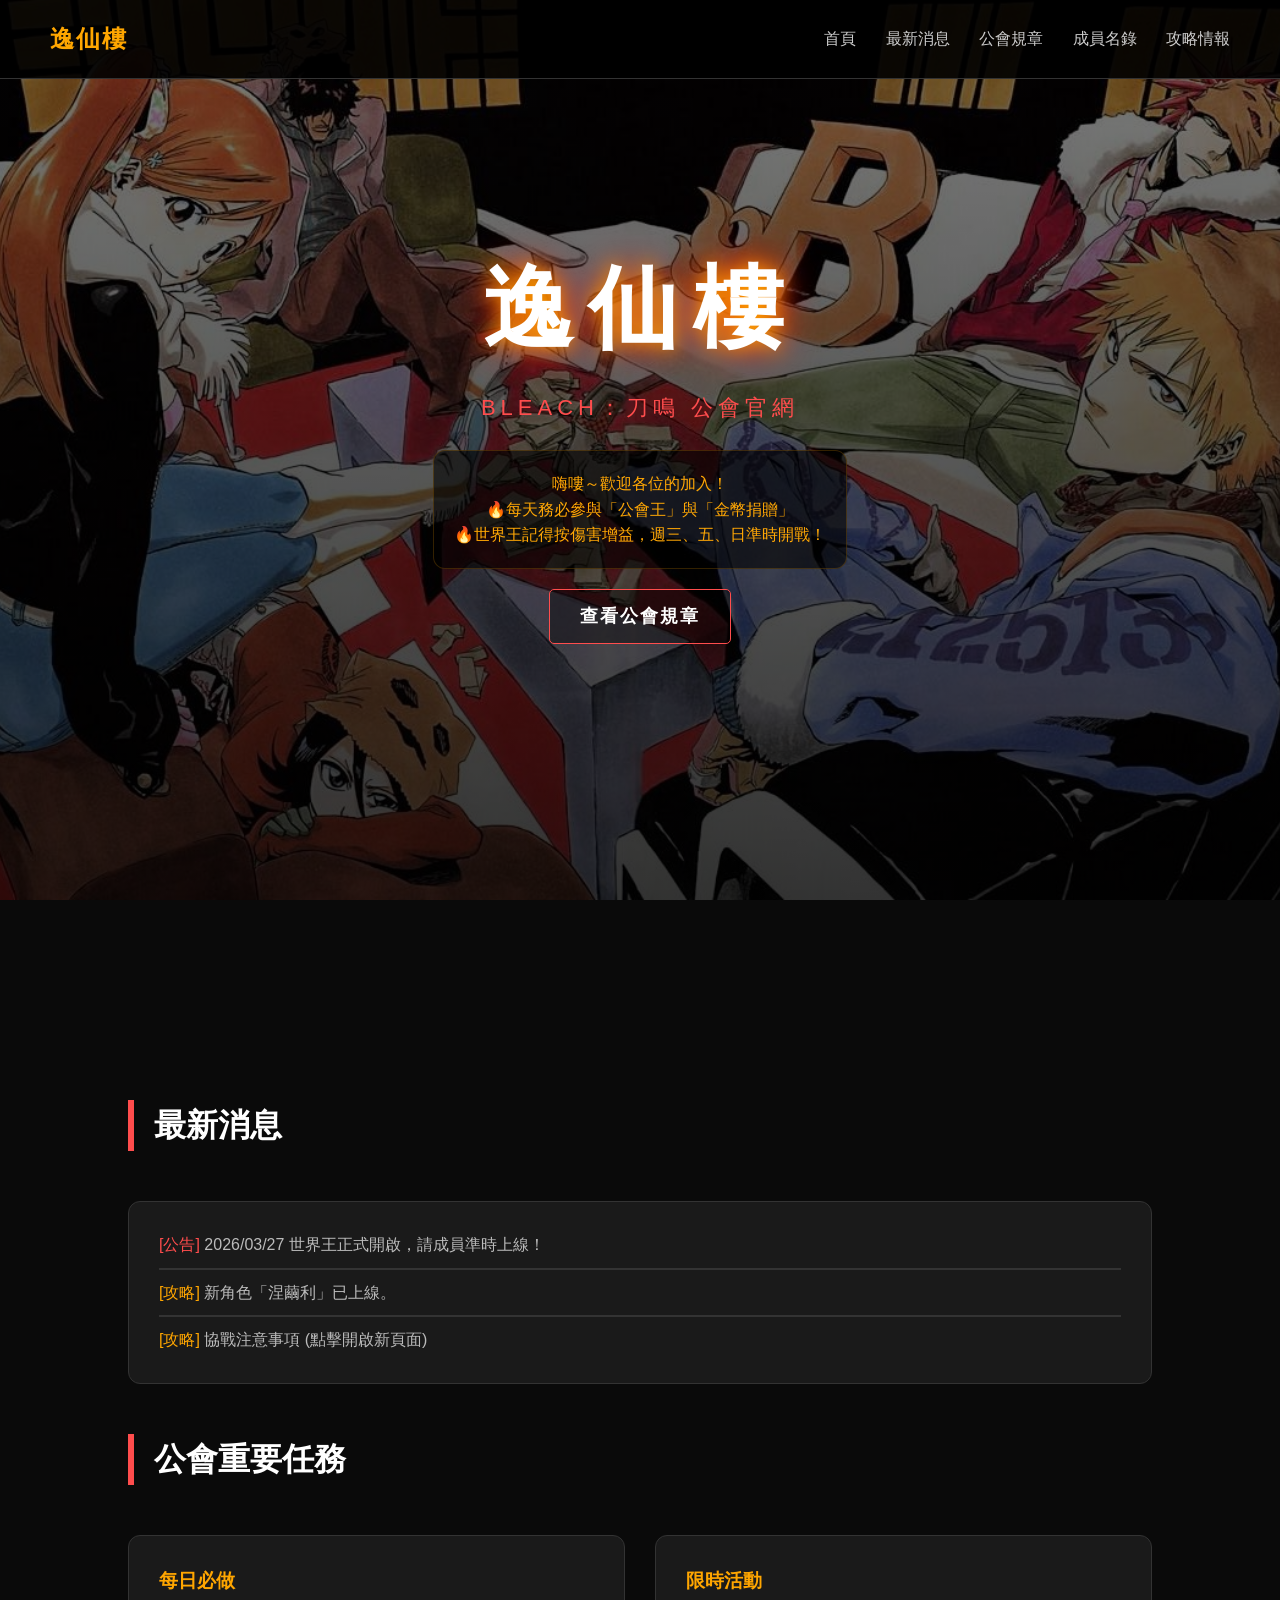
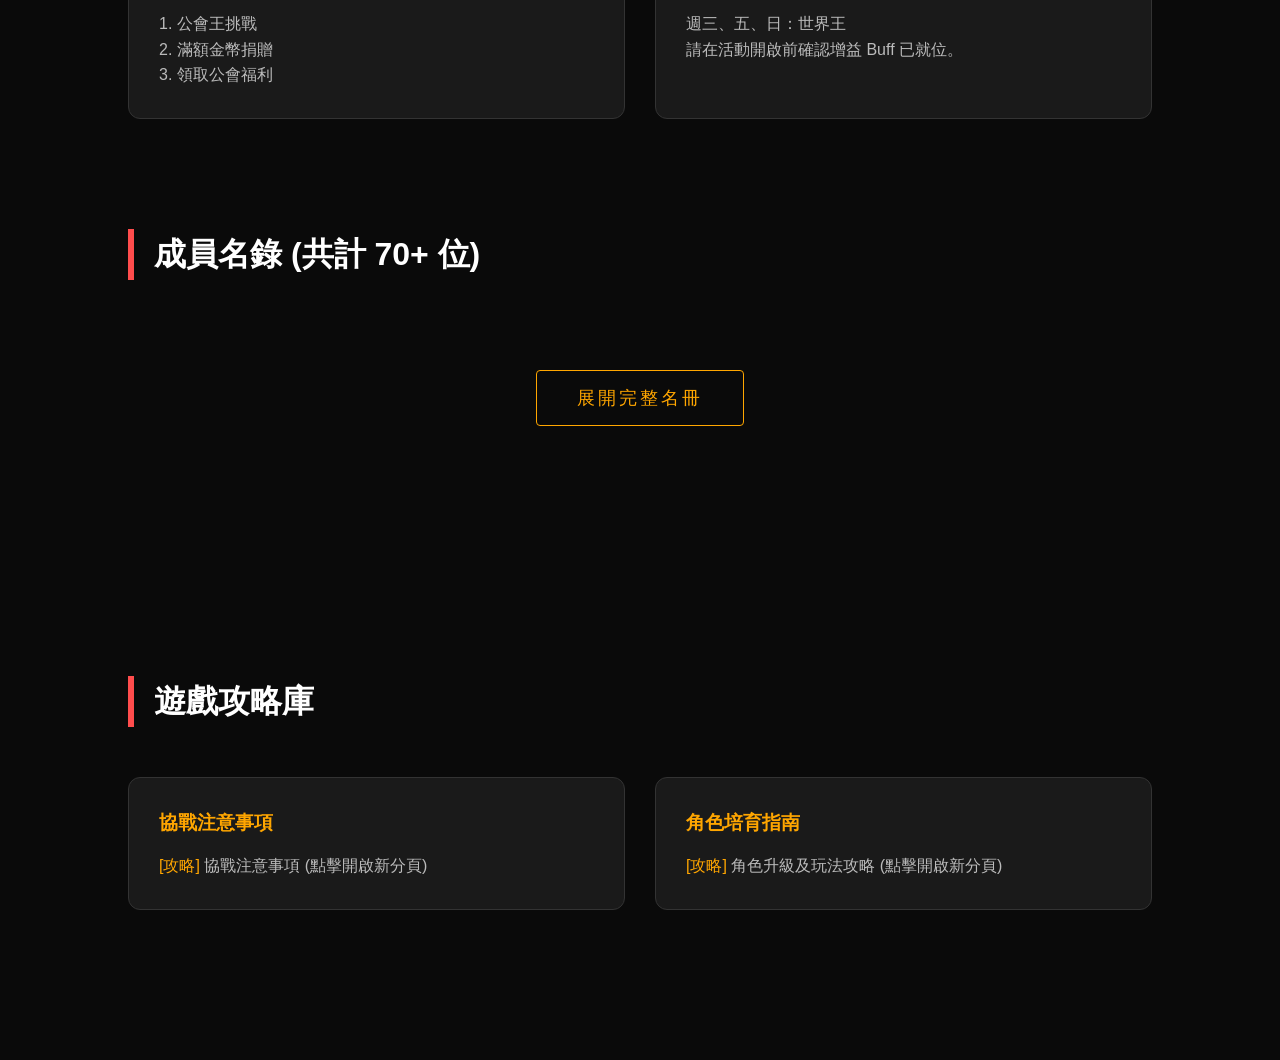
==== commit 44179537: "Rename 001.html to index.html 改名" ====
--- a/index.html
+++ b/index.html
@@ -1,96 +1,285 @@
 <!DOCTYPE html>
-<html lang="zh-Hant">
+<html lang="zh-TW">
 <head>
     <meta charset="UTF-8">
     <meta name="viewport" content="width=device-width, initial-scale=1.0">
     <title>逸仙樓 | 遊戲公會官網</title>
     <style>
-        /* --- 基礎設定 & 死神黑金風格 --- */
-        * { margin: 0; padding: 0; box-sizing: border-box; font-family: "Microsoft JhengHei", sans-serif; }
+        /* 基礎設定 */
+        * {
+            margin: 0;
+            padding: 0;
+            box-sizing: border-box;
+            font-family: "Microsoft JhengHei", sans-serif;
+        }
+
         html { scroll-behavior: smooth; }
-        body { background-color: #0b0b0b; color: white; line-height: 1.6; overflow-x: hidden; }
-
+
+        body {
+            background-color: #0b0b0b;
+            color: white;
+            overflow-x: hidden;
+            line-height: 1.6;
+        }
+
+        /* 1. 固定背景層 */
         .fixed-bg {
-            position: fixed; top: 0; left: 0; width: 100%; height: 100%;
-            background: linear-gradient(rgba(0,0,0,0.6), rgba(0,0,0,0.8)), url('GG For The Follow.jpeg');
-            background-size: cover; background-position: center; z-index: -1;
-        }
-
-        /* --- 導覽列 (含漢堡選單) --- */
+            position: fixed;
+            top: 0;
+            left: 0;
+            width: 100%;
+            height: 100%;
+            background: linear-gradient(rgba(0,0,0,0.5), rgba(0,0,0,0.8)), 
+                        url('GG For The Follow.jpeg');
+            background-size: cover;
+            background-position: center;
+            z-index: -1;
+        }
+
+        /* 2. 導航欄 */
         nav {
-            position: fixed; top: 0; width: 100%; padding: 15px 50px;
-            display: flex; justify-content: space-between; align-items: center;
-            background: rgba(0, 0, 0, 0.95); z-index: 1000; border-bottom: 1px solid #333;
-        }
-        .logo { font-size: 24px; font-weight: bold; color: #ffa600; letter-spacing: 2px; }
-        .nav-links { display: flex; gap: 20px; }
-        .nav-links a { color: #ccc; text-decoration: none; transition: 0.3s; font-size: 16px; }
+            position: fixed;
+            top: 0;
+            width: 100%;
+            padding: 20px 50px;
+            display: flex;
+            justify-content: space-between;
+            align-items: center;
+            background: rgba(0, 0, 0, 0.9);
+            z-index: 1000;
+            border-bottom: 1px solid #333;
+        }
+
+        .logo { font-size: 24px; font-weight: bold; letter-spacing: 2px; color: #ffa600; }
+        .nav-links a {
+            color: #ccc;
+            text-decoration: none;
+            margin-left: 25px;
+            font-size: 16px;
+            transition: 0.3s;
+        }
         .nav-links a:hover { color: #ff4d4d; }
-        .menu-toggle { display: none; background: none; border: none; color: #ffa600; font-size: 28px; cursor: pointer; }
-
-        /* --- 主視覺 --- */
-        .hero-section { height: 70vh; display: flex; flex-direction: column; align-items: center; justify-content: center; text-align: center; padding-top: 80px; }
-        .main-title { font-size: clamp(50px, 10vw, 80px); text-shadow: 0 0 20px #ffa600, 0 0 40px #ff0000; margin-bottom: 10px; }
-        .sub-title { font-size: 20px; color: #ff4d4d; letter-spacing: 5px; margin-bottom: 20px; }
-        .description { font-size: 16px; color: #ffa704; max-width: 650px; background: rgba(0,0,0,0.6); padding: 20px; border-radius: 12px; border: 1px solid rgba(255, 166, 0, 0.2); margin: 0 20px; }
-
-        /* --- 內容區塊 --- */
-        .content-container { padding: 60px 10%; background: rgba(11, 11, 11, 0.92); position: relative; z-index: 1; }
-        .section-title { font-size: 30px; border-left: 6px solid #ff4d4d; padding-left: 15px; margin: 60px 0 30px; color: #fff; }
-        .grid { display: grid; grid-template-columns: repeat(auto-fit, minmax(320px, 1fr)); gap: 30px; }
-        .card { background: #1a1a1a; padding: 30px; border-radius: 12px; border: 1px solid #333; transition: 0.3s; }
-        .card:hover { border-color: #ff4d4d; transform: translateY(-5px); }
+
+        /* 3. 主視覺區域 */
+        .hero-section {
+            height: 100vh;
+            width: 100%;
+            display: flex;
+            flex-direction: column;
+            align-items: center;
+            justify-content: center;
+            text-align: center;
+            padding: 0 20px;
+        }
+
+        @keyframes slideIn {
+            from { opacity: 0; transform: translateY(-30px); }
+            to { opacity: 1; transform: translateY(0); }
+        }
+
+        .main-title {
+            font-size: clamp(50px, 10vw, 90px);
+            letter-spacing: 15px;
+            text-shadow: 0 0 20px #ffa600, 0 0 40px #ff0000;
+            margin-bottom: 10px;
+            animation: slideIn 1.2s ease-out;
+        }
+
+        .sub-title {
+            font-size: 22px;
+            color: #ff4d4d;
+            margin-bottom: 25px;
+            letter-spacing: 5px;
+            animation: slideIn 1.5s ease-out;
+        }
+
+        .description {
+            font-size: 16px;
+            color: #ffa704;
+
+            max-width: 650px;
+            background: rgba(0,0,0,0.6);
+            padding: 20px;
+            border-radius: 12px;
+            border: 1px solid rgba(255, 166, 0, 0.2);
+        }
+
+        /* 背景透明度 */
+        /* 強制讓所有 section（最新消息、重要任務等）垂直排列並自動撐開 */
+        .content-container {
+            display: flex !important;
+            flex-direction: column !important;
+            height: auto !important; /* 確保容器高度不是死板的 100% 或固定數值 */
+            background: rgba(11, 11, 11, 0.50) !important; /* 順便調高透明度 */
+        }
+
+        /* 確保每個區塊之間有間距，且不會重疊 */
+        section {
+            position: relative !important;
+            margin-bottom: 50px !important;
+            height: auto !important;
+            display: block !important;
+        }
+
+        /* 還原紅色線框發光按鈕 */
+        .cta-btn {
+            display: inline-block;
+            padding: 12px 30px;
+            margin: 20px 0;
+            color: #ffffff; /* 金色文字 */
+            text-decoration: none;
+            font-size: 18px;
+            font-weight: bold;
+            border: 1px solid #ff4d4d; /* 紅色線框 */
+            border-radius: 5px;
+            background: rgba(0, 0, 0, 0.4); /* 半透明黑色背景 */
+            transition: all 0.3s ease;
+            cursor: pointer;
+            letter-spacing: 2px;
+        }
+
+        /* 點擊與懸停時的發光效果 */
+        .cta-btn:hover {
+            color: #fff;
+            background: #ff4d4d;
+            box-shadow: 0 0 20px #ff4d4d, 0 0 40px #ff4d4d; /* 紅色霓虹發光 */
+            transform: translateY(-3px);
+        }
+        /* 4. 內容區 */
+        .content-container {
+            padding: 100px 10%;
+            background-color: rgba(11, 11, 11, 0.9);
+            position: relative;
+            z-index: 1;
+        }
+
+        .section-title {
+            font-size: 32px;
+            border-left: 6px solid #ff4d4d;
+            padding-left: 20px;
+            margin-bottom: 50px;
+        }
+
+        .grid {
+            display: grid;
+            grid-template-columns: repeat(auto-fit, minmax(320px, 1fr));
+            gap: 30px;
+        }
+
+        .card {
+            background: #1a1a1a;
+            padding: 30px;
+            border-radius: 12px;
+            border: 1px solid #333;
+            transition: 0.3s;
+        }
+
+        .card:hover {
+            border-color: #ff4d4d;
+            transform: translateY(-10px);
+            background: #222;
+        }
+
         .card h3 { color: #ffa600; margin-bottom: 15px; }
-
-        /* --- 成員名錄 (摺疊 & 卡片) --- */
+        .card p { color: #bbb; }
+
+        /* 5. 成員名錄折疊版 */
+        .member-section { padding: 60px 0; }
+
         .member-wrapper {
-            max-height: 0; overflow: hidden; opacity: 0;
+            max-height: 0; /* 預設完全隱藏 */
+            overflow: hidden;
             transition: max-height 1s cubic-bezier(0.4, 0, 0.2, 1), opacity 0.8s;
-        }
-        .member-wrapper.expanded { max-height: 10000px; opacity: 1; }
+            opacity: 0;
+        }
+
+        .member-wrapper.expanded {
+            max-height: 8000px; /* 足夠容納 70+ 人的高度 */
+            opacity: 1;
+            margin-bottom: 30px;
+        }
 
         .member-grid {
-            display: grid; grid-template-columns: repeat(auto-fill, minmax(160px, 1fr)); gap: 15px; margin-top: 20px;
-        }
+            display: grid;
+            grid-template-columns: repeat(auto-fit, minmax(180px, 1fr));
+            gap: 15px;
+            margin-top: 30px;
+        }
+
+        /* 1. 讓成員名單恢復橫向排列，且在不同螢幕自動調整數量 */
+        .member-grid {
+            display: grid !important;
+            /* 電腦版一列 5-6 個，手機版一列 2 個 */
+            grid-template-columns: repeat(auto-fill, minmax(140px, 1fr)) !important;
+            gap: 20px !important;
+            padding: 20px 0 !important;
+            width: 100% !important;
+        }
+
+        /* 2. 修正卡片外觀，讓它不要撐得太長 */
         .member-card {
-            background: rgba(30, 30, 30, 0.8); border: 1px solid #333; border-radius: 10px;
-            padding: 15px; text-align: center; cursor: pointer; transition: 0.3s;
-        }
-        .member-card:hover { transform: translateY(-5px); border-color: #ff4d4d; box-shadow: 0 0 15px rgba(255, 77, 77, 0.3); }
-        .member-avatar { width: 55px; height: 55px; background: #222; border-radius: 50%; margin: 0 auto 10px; 
-                         line-height: 55px; font-weight: bold; color: #ffa600; border: 1px solid #444; font-size: 22px; }
-        .member-name { font-size: 15px; font-weight: bold; margin-bottom: 5px; }
-        .role-tag { font-size: 11px; padding: 2px 8px; border-radius: 4px; background: rgba(255, 255, 255, 0.1); color: #aaa; }
-        .role-leader { background: rgba(255, 166, 0, 0.2); color: #ffa600; border: 1px solid #ffa600; }
-
+            background: rgba(40, 40, 40, 0.6) !important; /* 半透明灰色 */
+            border: 1px solid rgba(255, 166, 0, 0.3) !important; /* 淡淡的金橘色邊框 */
+            border-radius: 10px !important;
+            padding: 20px 10px !important;
+            display: flex !important;
+            flex-direction: column !important;
+            align-items: center !important; /* 確保頭像與名字水平置中 */
+            transition: all 0.3s ease !important;
+            cursor: pointer;
+        }
+
+        /* 3. 滑鼠移上去的發光效果，增加互動感 */
+        .member-card:hover {
+            transform: translateY(-5px) !important;
+            border-color: #ff4d4d !important;
+            box-shadow: 0 5px 15px rgba(255, 77, 77, 0.4) !important;
+            background: rgba(50, 50, 50, 0.8) !important;
+        }
+
+        /* 4. 確保頭像（圓圈）維持正圓且置中 */
+        .member-avatar {
+            width: 60px !important;
+            height: 60px !important;
+            margin-bottom: 10px !important;
+            display: flex !important;
+            align-items: center !important;
+            justify-content: center !important;
+            /* 保持原本的圓圈樣式 */
+        }
+
+        .member-name { font-size: 15px; font-weight: bold; color: #fff; }
+        .member-ign { font-size: 12px; color: #ff4d4d; margin-bottom: 8px; }
+        .member-role {
+            font-size: 10px;
+            padding: 2px 8px;
+            border-radius: 4px;
+            background: rgba(255, 255, 255, 0.1);
+            color: #aaa;
+            border: 1px solid #444;
+        }
+
+        .role-leader { background: rgba(255, 166, 0, 0.2); color: #ffa600; border-color: #ffa600; }
+
+        /* 展開按鈕 */
         .toggle-btn {
-            display: block; margin: 40px auto; padding: 15px 45px;
-            background: transparent; border: 1px solid #ffa600; color: #ffa600;
-            cursor: pointer; font-size: 18px; letter-spacing: 2px; border-radius: 4px; transition: 0.4s;
-        }
-        .toggle-btn:hover { background: #ffa600; color: #000; box-shadow: 0 0 20px #ffa600; }
-
-        /* --- 彈出視窗 (Modal) --- */
-        .modal {
-            display: none; position: fixed; top: 0; left: 0; width: 100%; height: 100%;
-            background: rgba(0,0,0,0.9); justify-content: center; align-items: center; z-index: 2000; backdrop-filter: blur(8px);
-        }
-        .modal-content {
-            background: #1a1a1a; padding: 35px; border-radius: 15px; border: 1px solid #ffa600;
-            width: 85%; max-width: 400px; text-align: center; position: relative;
-        }
-        .close-btn { position: absolute; top: 15px; right: 20px; font-size: 30px; cursor: pointer; color: #777; }
-        #modalMemberName { font-size: 26px; color: #ffa600; margin-bottom: 10px; }
-        #modalMemberIgn { font-size: 16px; color: #ff4d4d; margin-bottom: 20px; display: block; }
-        .modal-body { text-align: left; color: #ccc; border-top: 1px solid #333; padding-top: 15px; }
-
-        /* 手機適配 */
-        @media (max-width: 768px) {
-            nav { padding: 15px 20px; }
-            .nav-links { display: none; flex-direction: column; position: absolute; top: 65px; left: 0; width: 100%; background: #0b0b0b; padding: 20px; gap: 15px; text-align: center; border-bottom: 1px solid #333; }
-            .nav-links.show { display: flex; }
-            .menu-toggle { display: block; }
-            .content-container { padding: 40px 5%; }
+            display: block;
+            margin: 40px auto;
+            padding: 15px 40px;
+            background: transparent;
+            border: 1px solid #ffa600;
+            color: #ffa600;
+            cursor: pointer;
+            font-size: 18px;
+            letter-spacing: 3px;
+            transition: 0.4s;
+            border-radius: 4px;
+        }
+
+        .toggle-btn:hover {
+            background: #ffa600;
+            color: #000;
+            box-shadow: 0 0 20px #ffa600;
         }
     </style>
 </head>
@@ -100,8 +289,7 @@
 
     <nav>
         <div class="logo">逸仙樓</div>
-        <button class="menu-toggle" id="menuToggle">☰</button>
-        <div class="nav-links" id="navLinks">
+        <div class="nav-links">
             <a href="#">首頁</a>
             <a href="#news">最新消息</a>
             <a href="#notice">公會規章</a>
@@ -118,120 +306,129 @@
             <p>🔥每天務必參與「公會王」與「金幣捐贈」</p>
             <p>🔥世界王記得按傷害增益，週三、五、日準時開戰！</p>
         </div>
+        <a href="#notice" class="cta-btn">查看公會規章</a>
     </header>
 
     <main class="content-container">
+
+        <section id="news" style="margin-top: 100px;">
+            <h2 class="section-title">最新消息</h2>
+            <div class="card" style="width: 100%;">
+                
+                <p><span style="color: #ff4d4d;">[公告]</span> 2026/03/27 世界王正式開啟，請成員準時上線！</p>
+                <hr style="border: 0.5px solid #333; margin: 10px 0;">
+                <p><span style="color: #ffa600;">[攻略]</span> 新角色「涅繭利」已上線。</p>
+                <hr style="border: 0.5px solid #333; margin: 10px 0;">
+                <p>
+                    <a href="guide01.html" target="_blank" style="text-decoration: none; color: inherit; cursor: pointer;">
+                        <span style="color: #ffa600;">[攻略]</span> 協戰注意事項 (點擊開啟新頁面)
+                    </a>
+                </p>
+            </div>
+        </section>
+
         <section id="notice">
             <h2 class="section-title">公會重要任務</h2>
             <div class="grid">
                 <div class="card">
                     <h3>每日必做</h3>
-                    <p>1. 公會王挑戰 (次數刷滿)<br>2. 滿額金幣捐贈<br>3. 領取公會福利</p>
+                    <p>1. 公會王挑戰 <br>2. 滿額金幣捐贈<br>3. 領取公會福利</p>
                 </div>
                 <div class="card">
                     <h3>限時活動</h3>
-                    <p>週三、五、日：世界王<br>請在晚上活動開啟前確認體力與增益 Buff 已就位。</p>
+                    <p>週三、五、日：世界王<br>請在活動開啟前確認增益 Buff 已就位。</p>
                 </div>
             </div>
         </section>
 
-        <section id="news">
-            <h2 class="section-title">最新消息</h2>
-            <div class="card" style="width: 100%;">
-                <p><span style="color: #ff4d4d;">[公告]</span> 2026/03/25 公會戰正式開啟，請成員準時上線！</p>
-                <hr style="border: 0.5px solid #333; margin: 15px 0;">
-                <p><span style="color: #ffa600;">[攻略]</span> 新角色「黑崎一護（卍解）」技能評測已上線。</p>
-            </div>
-        </section>
-
-        <section id="members">
+        <section id="members" class="member-section">
             <h2 class="section-title">成員名錄 (共計 70+ 位)</h2>
+            
             <div class="member-wrapper" id="memberWrapper">
                 <div class="member-grid">
-                    <div class="member-card" data-name="凱蒂" data-ign="凱蒂喵喵" data-role="會長" data-note="逸仙樓創始人，最萌領袖！">
-                        <div class="member-avatar">凱</div><div class="member-name">凱蒂</div><span class="role-tag role-leader">會長</span>
-                    </div>
-
-                    <div class="member-card" data-name="均" data-ign="EvR" data-role="成員" data-note="公會資深戰力。"><div class="member-avatar">均</div><div class="member-name">均</div><span class="role-tag">成員</span></div>
-                    <div class="member-card" data-name="SYTANG514" data-ign="李相赫" data-role="成員" data-note="操作細膩，公會主力。"><div class="member-avatar">李</div><div class="member-name">SYTANG514</div><span class="role-tag">成員</span></div>
-                    <div class="member-card" data-name="魚" data-ign="魚丸" data-role="成員" data-note="活躍氣氛擔當。"><div class="member-avatar">魚</div><div class="member-name">魚</div><span class="role-tag">成員</span></div>
-                    <div class="member-card" data-name="MING" data-ign="純愛戰士" data-role="成員" data-note="戰場上的浪漫主義者。"><div class="member-avatar">純</div><div class="member-name">MING</div><span class="role-tag">成員</span></div>
-                    <div class="member-card" data-name="國峰" data-ign="Wing Zero" data-role="成員" data-note="強大的推進能力。"><div class="member-avatar">國</div><div class="member-name">國峰</div><span class="role-tag">成員</span></div>
-                    <div class="member-card" data-name="184哥哥" data-ign="香港184哥哥" data-role="成員" data-note="來自香港的熱情戰友。"><div class="member-avatar">哥</div><div class="member-name">184哥哥</div><span class="role-tag">成員</span></div>
-                    <div class="member-card" data-name="𝐋𝐢-𝐰𝐞𝐢 👻" data-ign="Dkih(京樂春水)" data-role="成員" data-note="深不可測的戰力。"><div class="member-avatar">京</div><div class="member-name">𝐋𝐢-𝐰𝐞𝐢</div><span class="role-tag">成員</span></div>
-                    <div class="member-card" data-name="Ryan Chiang" data-ign="花神啼、花貓" data-role="成員" data-note="風格獨特的戰士。"><div class="member-avatar">花</div><div class="member-name">Ryan</div><span class="role-tag">成員</span></div>
-                    <div class="member-card" data-name="黃嘉豐" data-ign="超萌小貓" data-role="成員" data-note="別被外表騙了，實力堅強。"><div class="member-avatar">貓</div><div class="member-name">嘉豐</div><span class="role-tag">成員</span></div>
-                    <div class="member-card" data-name="黃" data-ign="藍染惣右介" data-role="成員" data-note="計劃通。"><div class="member-avatar">藍</div><div class="member-name">黃</div><span class="role-tag">成員</span></div>
-                    <div class="member-card" data-name="Marin" data-ign="滿不炸的" data-role="成員" data-note="輸出穩定。"><div class="member-avatar">滿</div><div class="member-name">Marin</div><span class="role-tag">成員</span></div>
-                    <div class="member-card" data-name="埼" data-ign="lulu、柳官人" data-role="成員" data-note="優雅的戰鬥風格。"><div class="member-avatar">柳</div><div class="member-name">埼</div><span class="role-tag">成員</span></div>
-                    <div class="member-card" data-name="糸韋" data-ign="39s感謝祭" data-role="成員" data-note="熱愛活動的成員。"><div class="member-avatar">韋</div><div class="member-name">糸韋</div><span class="role-tag">成員</span></div>
-                    <div class="member-card" data-name="盛慶" data-ign="一條龍" data-role="成員" data-note="一氣呵成的連招。"><div class="member-avatar">龍</div><div class="member-name">盛慶</div><span class="role-tag">成員</span></div>
-                    <div class="member-card" data-name="文澄" data-ign="起床重睡" data-role="成員" data-note="早起是為了打公會王。"><div class="member-avatar">睡</div><div class="member-name">文澄</div><span class="role-tag">成員</span></div>
-                    <div class="member-card" data-name="饅頭" data-ign="花歿漓" data-role="成員" data-note="低調的強者。"><div class="member-avatar">漓</div><div class="member-name">饅頭</div><span class="role-tag">成員</span></div>
-                    <div class="member-card" data-name="Liam" data-ign="俗辣都買ETF" data-role="成員" data-note="懂得生存，也懂得戰鬥。"><div class="member-avatar">蛋</div><div class="member-name">Liam</div><span class="role-tag">成員</span></div>
-                    <div class="member-card" data-name="柏翰" data-ign="諾伊" data-role="成員" data-note="核心成員。"><div class="member-avatar">翰</div><div class="member-name">柏翰</div><span class="role-tag">成員</span></div>
-                    <div class="member-card" data-name="馮冠勛" data-ign="啲逼兜" data-role="成員" data-note="爆發力十足。"><div class="member-avatar">啲</div><div class="member-name">冠勛</div><span class="role-tag">成員</span></div>
-                    <div class="member-card" data-name="Ming" data-ign="叫聲銘哥先拉" data-role="成員" data-note="公會的大哥哥。"><div class="member-avatar">銘</div><div class="member-name">Ming</div><span class="role-tag">成員</span></div>
-                    <div class="member-card" data-name="奎佑" data-ign="小雨" data-role="成員" data-note="沈穩的戰力。"><div class="member-avatar">雨</div><div class="member-name">奎佑</div><span class="role-tag">成員</span></div>
-                    <div class="member-card" data-name="Yuan阿淵" data-ign="阿淵" data-role="成員" data-note="熱愛公會的成員。"><div class="member-avatar">淵</div><div class="member-name">阿淵</div><span class="role-tag">成員</span></div>
-                    <div class="member-card" data-name="🐑" data-ign="瓊稻穗恭源" data-role="成員" data-note="獨特的名字。"><div class="member-avatar">羊</div><div class="member-name">🐑</div><span class="role-tag">成員</span></div>
-                    <div class="member-card" data-name="Y." data-ign="露就這麼萌！" data-role="成員" data-note="露粉站出來。"><div class="member-avatar">萌</div><div class="member-name">Y.</div><span class="role-tag">成員</span></div>
-                    <div class="member-card" data-name="詠" data-ign="源千里" data-role="成員" data-note="戰鬥意志堅定。"><div class="member-avatar">詠</div><div class="member-name">詠</div><span class="role-tag">成員</span></div>
-                    <div class="member-card" data-name="熹貴妃" data-ign="Miyeon" data-role="成員" data-note="華麗的戰鬥方式。"><div class="member-avatar">熹</div><div class="member-name">熹貴妃</div><span class="role-tag">成員</span></div>
-                    <div class="member-card" data-name="楊翔渝" data-ign="拉屎神" data-role="成員" data-note="很有味道的名字。"><div class="member-avatar">神</div><div class="member-name">翔渝</div><span class="role-tag">成員</span></div>
-                    <div class="member-card" data-name="Jun" data-ign="Junnn" data-role="成員" data-note="可靠的朋友。"><div class="member-avatar">Jun</div><div class="member-name">Jun</div><span class="role-tag">成員</span></div>
-                    <div class="member-card" data-name="And..y" data-ign="嘎滋作響吧" data-role="成員" data-note="氣勢十足。"><div class="member-avatar">嘎</div><div class="member-name">Andy</div><span class="role-tag">成員</span></div>
-                    <div class="member-card" data-name="龍" data-ign="此身即無間" data-role="成員" data-note="霸氣外漏。"><div class="member-avatar">龍</div><div class="member-name">龍</div><span class="role-tag">成員</span></div>
-                    <div class="member-card" data-name="修" data-ign="驪" data-role="成員" data-note="快速突襲。"><div class="member-avatar">修</div><div class="member-name">修</div><span class="role-tag">成員</span></div>
-                    <div class="member-card" data-name="佑" data-ign="好想兔" data-role="成員" data-note="幽默風趣。"><div class="member-avatar">兔</div><div class="member-name">佑</div><span class="role-tag">成員</span></div>
-                    <div class="member-card" data-name="問壹" data-ign="更木隊隊士" data-role="成員" data-note="狂熱的戰鬥狂。"><div class="member-avatar">更</div><div class="member-name">問壹</div><span class="role-tag">成員</span></div>
-                    <div class="member-card" data-name="輝仔" data-ign="杏仁豆漿" data-role="成員" data-note="好喝。"><div class="member-avatar">豆</div><div class="member-name">輝仔</div><span class="role-tag">成員</span></div>
-                    <div class="member-card" data-name="楊竣程" data-ign="羔羊芒狗" data-role="成員" data-note="戰力爆發。"><div class="member-avatar">芒</div><div class="member-name">竣程</div><span class="role-tag">成員</span></div>
-                    <div class="member-card" data-name="Wei" data-ign="瑋葛格" data-role="成員" data-note="親切的夥伴。"><div class="member-avatar">瑋</div><div class="member-name">Wei</div><span class="role-tag">成員</span></div>
-                    <div class="member-card" data-name="凱綸" data-ign="赤鴻飛羽" data-role="成員" data-note="動作輕盈。"><div class="member-avatar">羽</div><div class="member-name">凱綸</div><span class="role-tag">成員</span></div>
-                    <div class="member-card" data-name="吳泓嶔" data-ign="比菲兔" data-role="成員" data-note="公會戰主力。"><div class="member-avatar">兔</div><div class="member-name">泓嶔</div><span class="role-tag">成員</span></div>
-                    <div class="member-card" data-name="hahaxd" data-ign="hahaxd" data-role="成員" data-note="開朗的戰士。"><div class="member-avatar">ha</div><div class="member-name">hahaxd</div><span class="role-tag">成員</span></div>
-                    <div class="member-card" data-name="祐愷" data-ign="小蕃薯" data-role="成員" data-note="潛力十足。"><div class="member-avatar">薯</div><div class="member-name">祐愷</div><span class="role-tag">成員</span></div>
-                    <div class="member-card" data-name="詩哲~" data-ign="呼呢死" data-role="成員" data-note="穩定的支援。"><div class="member-avatar">詩</div><div class="member-name">詩哲</div><span class="role-tag">成員</span></div>
-                    <div class="member-card" data-name="則" data-ign="皮皮" data-role="成員" data-note="靈活機動。"><div class="member-avatar">皮</div><div class="member-name">則</div><span class="role-tag">成員</span></div>
-                    <div class="member-card" data-name="任佑" data-ign="最後月牙天抽" data-role="成員" data-note="關鍵時刻一擊必殺。"><div class="member-avatar">月</div><div class="member-name">任佑</div><span class="role-tag">成員</span></div>
-                    <div class="member-card" data-name="徐徐徐" data-ign="太扯了吧" data-role="成員" data-note="真的太扯了。"><div class="member-avatar">扯</div><div class="member-name">徐徐徐</div><span class="role-tag">成員</span></div>
-                    <div class="member-card" data-name="AA" data-ign="操盤手" data-role="成員" data-note="精確控制戰局。"><div class="member-avatar">AA</div><div class="member-name">AA</div><span class="role-tag">成員</span></div>
-                    <div class="member-card" data-name="ファンファン" data-ign="黑棺" data-role="成員" data-note="沈默但致命。"><div class="member-avatar">黑</div><div class="member-name">粉絲</div><span class="role-tag">成員</span></div>
-                    <div class="member-card" data-name="H. C. Pan" data-ign="Panasd" data-role="成員" data-note="全力以赴。"><div class="member-avatar">Pa</div><div class="member-name">Pan</div><span class="role-tag">成員</span></div>
-                    <div class="member-card" data-name="Kidson Lai" data-ign="蟹仔" data-role="成員" data-note="戰場上的橫行者。"><div class="member-avatar">蟹</div><div class="member-name">Kidson</div><span class="role-tag">成員</span></div>
-                    <div class="member-card" data-name="PO_月牙真神" data-ign="月牙真神" data-role="成員" data-note="月牙天衝的信徒。"><div class="member-avatar">月</div><div class="member-name">真神</div><span class="role-tag">成員</span></div>
-                    <div class="member-card" data-name="珍惜淚" data-ign="軒轅墨" data-role="成員" data-note="優雅的古風。"><div class="member-avatar">墨</div><div class="member-name">珍惜淚</div><span class="role-tag">成員</span></div>
-                    <div class="member-card" data-name="朱祐廷" data-ign="看破不說破乄" data-role="成員" data-note="洞察力敏銳。"><div class="member-avatar">廷</div><div class="member-name">祐廷</div><span class="role-tag">成員</span></div>
-                    <div class="member-card" data-name="翔" data-ign="翔祥" data-role="成員" data-note="自由飛翔。"><div class="member-avatar">翔</div><div class="member-name">翔</div><span class="role-tag">成員</span></div>
-                    <div class="member-card" data-name="Jeff" data-ign="你老爸" data-role="成員" data-note="公會的家長。"><div class="member-avatar">父</div><div class="member-name">Jeff</div><span class="role-tag">成員</span></div>
-                    <div class="member-card" data-name="施佑樺" data-ign="無課免費仔" data-role="成員" data-note="最強平民戰力。"><div class="member-avatar">施</div><div class="member-name">佑樺</div><span class="role-tag">成員</span></div>
-                    <div class="member-card" data-name="馨慧Remi" data-ign="Do Remi" data-role="成員" data-note="節奏感十足。"><div class="member-avatar">Remi</div><div class="member-name">馨慧</div><span class="role-tag">成員</span></div>
-                    <div class="member-card" data-name="Hugo" data-ign="恩恩恩恩" data-role="成員" data-note="回應總是很簡潔。"><div class="member-avatar">Hu</div><div class="member-name">Hugo</div><span class="role-tag">成員</span></div>
-                    <div class="member-card" data-name="Faker" data-ign="蕃薯隊長" data-role="成員" data-note="帶領衝鋒。"><div class="member-avatar">Fa</div><div class="member-name">Faker</div><span class="role-tag">成員</span></div>
-                    <div class="member-card" data-name="JT" data-ign="JT" data-role="成員" data-note="冷靜沈著。"><div class="member-avatar">JT</div><div class="member-name">JT</div><span class="role-tag">成員</span></div>
-                    <div class="member-card" data-name="王澤勛" data-ign="Jeffery" data-role="成員" data-note="戰力優越。"><div class="member-avatar">勛</div><div class="member-name">澤勛</div><span class="role-tag">成員</span></div>
-                    <div class="member-card" data-name="Heisonww" data-ign="Heison" data-role="成員" data-note="戰力核心。"><div class="member-avatar">He</div><div class="member-name">Heison</div><span class="role-tag">成員</span></div>
-                    <div class="member-card" data-name="小寶" data-ign="熾天使" data-role="成員" data-note="守護公會。"><div class="member-avatar">使</div><div class="member-name">小寶</div><span class="role-tag">成員</span></div>
-                    <div class="member-card" data-name="J森" data-ign="堂怵徘谷" data-role="成員" data-note="獨樹一格。"><div class="member-avatar">森</div><div class="member-name">J森</div><span class="role-tag">成員</span></div>
-                    <div class="member-card" data-name="殘玥" data-ign="殘玥Blar" data-role="成員" data-note="冷酷的戰士。"><div class="member-avatar">玥</div><div class="member-name">殘玥</div><span class="role-tag">成員</span></div>
-                    <div class="member-card" data-name="黃子競" data-ign="八大金剛" data-role="成員" data-note="力量強大。"><div class="member-avatar">八</div><div class="member-name">子競</div><span class="role-tag">成員</span></div>
-                    <div class="member-card" data-name="Jack" data-ign="更木劍八" data-role="成員" data-note="享受戰鬥的樂趣。"><div class="member-avatar">更</div><div class="member-name">Jack</div><span class="role-tag">成員</span></div>
-                    <div class="member-card" data-name="陳睦堯" data-ign="Jia" data-role="成員" data-note="熱心助人。"><div class="member-avatar">堯</div><div class="member-name">睦堯</div><span class="role-tag">成員</span></div>
-                    <div class="member-card" data-name="梁培原" data-ign="就是喜歡你" data-role="成員" data-note="熱情如火。"><div class="member-avatar">原</div><div class="member-name">培原</div><span class="role-tag">成員</span></div>
-                    <div class="member-card" data-name="楊晨郁" data-ign="我只是隻貓" data-role="成員" data-note="喵～不要小看我。"><div class="member-avatar">郁</div><div class="member-name">晨郁</div><span class="role-tag">成員</span></div>
-                    <div class="member-card" data-name="林昆融" data-ign="什麼懶" data-role="成員" data-note="名稱很有個性。"><div class="member-avatar">融</div><div class="member-name">昆融</div><span class="role-tag">成員</span></div>
-                    <div class="member-card" data-name="洪" data-ign="屯到牛頭" data-role="成員" data-note="蓄勢待發。"><div class="member-avatar">洪</div><div class="member-name">洪</div><span class="role-tag">成員</span></div>
-                    <div class="member-card" data-name="趙梓良" data-ign="奇跡" data-role="成員" data-note="創造不可能。"><div class="member-avatar">奇</div><div class="member-name">梓良</div><span class="role-tag">成員</span></div>
-                    <div class="member-card" data-name="ZHANG™" data-ign="@ZHANG™" data-role="成員" data-note="專業認證。"><div class="member-avatar">ZH</div><div class="member-name">ZHANG</div><span class="role-tag">成員</span></div>
-                    <div class="member-card" data-name="余" data-ign="紀讚美條" data-role="成員" data-note="信仰堅定。"><div class="member-avatar">余</div><div class="member-name">余</div><span class="role-tag">成員</span></div>
-                    <div class="member-card" data-name="吳昱震" data-ign="烏薩奇" data-role="成員" data-note="咿呀！"><div class="member-avatar">震</div><div class="member-name">昱震</div><span class="role-tag">成員</span></div>
-                    <div class="member-card" data-name="Chen Hung" data-ign="鑰匙" data-role="成員" data-note="開啟勝利之門。"><div class="member-avatar">Che</div><div class="member-name">Chen</div><span class="role-tag">成員</span></div>
-                    <div class="member-card" data-name="Mud" data-ign="Mud" data-role="成員" data-note="沈穩踏實。"><div class="member-avatar">Mud</div><div class="member-name">Mud</div><span class="role-tag">成員</span></div>
-                    <div class="member-card" data-name="SR" data-ign="玫瑰少年" data-role="成員" data-note="優雅戰鬥。"><div class="member-avatar">玫</div><div class="member-name">SR</div><span class="role-tag">成員</span></div>
-                    <div class="member-card" data-name="ㄚ丁" data-ign="阿丁" data-role="成員" data-note="忠實戰友。"><div class="member-avatar">丁</div><div class="member-name">ㄚ丁</div><span class="role-tag">成員</span></div>
+                    <div class="member-card"><div class="member-avatar">凱</div><div class="member-name">凱蒂</div><div class="member-ign">凱蒂喵喵</div><span class="member-role role-leader">會長</span></div>
+                    
+                    <div class="member-card"><div class="member-avatar">均</div><div class="member-name">均</div><div class="member-ign">EvR</div><span class="member-role">成員</span></div>
+                    <div class="member-card"><div class="member-avatar">李</div><div class="member-name">SYTANG514</div><div class="member-ign">李相赫</div><span class="member-role">成員</span></div>
+                    <div class="member-card"><div class="member-avatar">魚</div><div class="member-name">魚</div><div class="member-ign">魚丸</div><span class="member-role">成員</span></div>
+                    <div class="member-card"><div class="member-avatar">純</div><div class="member-name">MING</div><div class="member-ign">純愛戰士</div><span class="member-role">成員</span></div>
+                    <div class="member-card"><div class="member-avatar">國</div><div class="member-name">國峰</div><div class="member-ign">Wing Zero</div><span class="member-role">成員</span></div>
+                    <div class="member-card"><div class="member-avatar">哥</div><div class="member-name">184哥哥</div><div class="member-ign">香港184哥哥</div><span class="member-role">成員</span></div>
+                    <div class="member-card"><div class="member-avatar">京</div><div class="member-name">𝐋𝐢-𝐰𝐞𝐢 👻</div><div class="member-ign">Dkih(京樂春水)</div><span class="member-role">成員</span></div>
+                    <div class="member-card"><div class="member-avatar">花</div><div class="member-name">Ryan Chiang</div><div class="member-ign">花神啼、花貓</div><span class="member-role">成員</span></div>
+                    <div class="member-card"><div class="member-avatar">貓</div><div class="member-name">043 黃嘉豐</div><div class="member-ign">超萌小貓</div><span class="member-role">成員</span></div>
+                    <div class="member-card"><div class="member-avatar">藍</div><div class="member-name">黃</div><div class="member-ign">藍染惣右介</div><span class="member-role">成員</span></div>
+                    <div class="member-card"><div class="member-avatar">滿</div><div class="member-name">Marin</div><div class="member-ign">滿不炸的</div><span class="member-role">成員</span></div>
+                    <div class="member-card"><div class="member-avatar">柳</div><div class="member-name">埼</div><div class="member-ign">lulu、柳官人</div><span class="member-role">成員</span></div>
+                    <div class="member-card"><div class="member-avatar">韋</div><div class="member-name">糸韋</div><div class="member-ign">39s感謝祭</div><span class="member-role">成員</span></div>
+                    <div class="member-card"><div class="member-avatar">龍</div><div class="member-name">盛慶</div><div class="member-ign">一條龍</div><span class="member-role">成員</span></div>
+                    <div class="member-card"><div class="member-avatar">睡</div><div class="member-name">文澄</div><div class="member-ign">起床重睡</div><span class="member-role">成員</span></div>
+                    <div class="member-card"><div class="member-avatar">漓</div><div class="member-name">饅頭</div><div class="member-ign">花歿漓</div><span class="member-role">成員</span></div>
+                    <div class="member-card"><div class="member-avatar">蛋</div><div class="member-name">Liam</div><div class="member-ign">溫泉蛋</div><span class="member-role">成員</span></div>
+                    <div class="member-card"><div class="member-avatar">翰</div><div class="member-name">柏翰</div><div class="member-ign">諾伊</div><span class="member-role">成員</span></div>
+                    <div class="member-card"><div class="member-avatar">啲</div><div class="member-name">馮冠勛Adam</div><div class="member-ign">啲逼兜</div><span class="member-role">成員</span></div>
+                    <div class="member-card"><div class="member-avatar">銘</div><div class="member-name">Ming</div><div class="member-ign">叫聲銘哥先拉</div><span class="member-role">成員</span></div>
+                    <div class="member-card"><div class="member-avatar">雨</div><div class="member-name">奎佑</div><div class="member-ign">小雨</div><span class="member-role">成員</span></div>
+                    <div class="member-card"><div class="member-avatar">淵</div><div class="member-name">Yuan阿淵</div><div class="member-ign">阿淵</div><span class="member-role">成員</span></div>
+                    <div class="member-card"><div class="member-avatar">羊</div><div class="member-name">🐑</div><div class="member-ign">瓊稻穗恭源</div><span class="member-role">成員</span></div>
+                    <div class="member-card"><div class="member-avatar">萌</div><div class="member-name">Y.</div><div class="member-ign">露就這麼萌！</div><span class="member-role">成員</span></div>
+                    <div class="member-card"><div class="member-avatar">詠</div><div class="member-name">詠</div><div class="member-ign">源千里</div><span class="member-role">成員</span></div>
+                    <div class="member-card"><div class="member-avatar">熹</div><div class="member-name">熹貴妃</div><div class="member-ign">Miyeon</div><span class="member-role">成員</span></div>
+                    <div class="member-card"><div class="member-avatar">神</div><div class="member-name">楊翔渝</div><div class="member-ign">拉屎神</div><span class="member-role">成員</span></div>
+                    <div class="member-card"><div class="member-avatar">Jun</div><div class="member-name">Jun</div><div class="member-ign">Junnn</div><span class="member-role">成員</span></div>
+                    <div class="member-card"><div class="member-avatar">嘎</div><div class="member-name">And..y</div><div class="member-ign">嘎滋作響吧</div><span class="member-role">成員</span></div>
+                    <div class="member-card"><div class="member-avatar">龍</div><div class="member-name">龍</div><div class="member-ign">此身即無間</div><span class="member-role">成員</span></div>
+                    <div class="member-card"><div class="member-avatar">修</div><div class="member-name">修</div><div class="member-ign">驪</div><span class="member-role">成員</span></div>
+                    <div class="member-card"><div class="member-avatar">兔</div><div class="member-name">佑</div><div class="member-ign">好想兔</div><span class="member-role">成員</span></div>
+                    <div class="member-card"><div class="member-avatar">更</div><div class="member-name">問壹</div><div class="member-ign">更木隊隊士</div><span class="member-role">成員</span></div>
+                    <div class="member-card"><div class="member-avatar">豆</div><div class="member-name">輝仔</div><div class="member-ign">杏仁豆漿</div><span class="member-role">成員</span></div>
+                    <div class="member-card"><div class="member-avatar">芒</div><div class="member-name">楊竣程</div><div class="member-ign">羔羊芒狗</div><span class="member-role">成員</span></div>
+                    <div class="member-card"><div class="member-avatar">瑋</div><div class="member-name">Wei</div><div class="member-ign">瑋葛格</div><span class="member-role">成員</span></div>
+                    <div class="member-card"><div class="member-avatar">羽</div><div class="member-name">凱綸</div><div class="member-ign">赤鴻飛羽</div><span class="member-role">成員</span></div>
+                    <div class="member-card"><div class="member-avatar">兔</div><div class="member-name">吳泓嶔</div><div class="member-ign">比菲兔</div><span class="member-role">成員</span></div>
+                    <div class="member-card"><div class="member-avatar">ha</div><div class="member-name">hahaxd</div><div class="member-ign">hahaxd</div><span class="member-role">成員</span></div>
+                    <div class="member-card"><div class="member-avatar">薯</div><div class="member-name">祐愷</div><div class="member-ign">小蕃薯</div><span class="member-role">成員</span></div>
+                    <div class="member-card"><div class="member-avatar">詩</div><div class="member-name">詩哲~</div><div class="member-ign">呼呢死</div><span class="member-role">成員</span></div>
+                    <div class="member-card"><div class="member-avatar">皮</div><div class="member-name">則</div><div class="member-ign">皮皮</div><span class="member-role">成員</span></div>
+                    <div class="member-card"><div class="member-avatar">月</div><div class="member-name">任佑</div><div class="member-ign">最後月牙天抽</div><span class="member-role">成員</span></div>
+                    <div class="member-card"><div class="member-avatar">扯</div><div class="member-name">徐徐徐</div><div class="member-ign">太扯了吧</div><span class="member-role">成員</span></div>
+                    <div class="member-card"><div class="member-avatar">AA</div><div class="member-name">AA</div><div class="member-ign">操盤手</div><span class="member-role">成員</span></div>
+                    <div class="member-card"><div class="member-avatar">黑</div><div class="member-name">ファンファン</div><div class="member-ign">黑棺</div><span class="member-role">成員</span></div>
+                    <div class="member-card"><div class="member-avatar">Pa</div><div class="member-name">H. C. Pan</div><div class="member-ign">Panasd</div><span class="member-role">成員</span></div>
+                    <div class="member-card"><div class="member-avatar">蟹</div><div class="member-name">Kidson Lai</div><div class="member-ign">蟹仔</div><span class="member-role">成員</span></div>
+                    <div class="member-card"><div class="member-avatar">月</div><div class="member-name">PO_月牙真神</div><div class="member-ign">月牙真神</div><span class="member-role">成員</span></div>
+                    <div class="member-card"><div class="member-avatar">墨</div><div class="member-name">珍惜淚</div><div class="member-ign">軒轅墨</div><span class="member-role">成員</span></div>
+                    <div class="member-card"><div class="member-avatar">廷</div><div class="member-name">朱祐廷</div><div class="member-ign">看破不說破乄</div><span class="member-role">成員</span></div>
+                    <div class="member-card"><div class="member-avatar">翔</div><div class="member-name">翔</div><div class="member-ign">翔祥</div><span class="member-role">成員</span></div>
+                    <div class="member-card"><div class="member-avatar">父</div><div class="member-name">Jeff</div><div class="member-ign">你老爸</div><span class="member-role">成員</span></div>
+                    <div class="member-card"><div class="member-avatar">施</div><div class="member-name">施佑樺</div><div class="member-ign">無課免費仔</div><span class="member-role">成員</span></div>
+                    <div class="member-card"><div class="member-avatar">Remi</div><div class="member-name">馨慧Remi</div><div class="member-ign">Do Remi</div><span class="member-role">成員</span></div>
+                    <div class="member-card"><div class="member-avatar">Hu</div><div class="member-name">Hugo</div><div class="member-ign">恩恩恩恩</div><span class="member-role">成員</span></div>
+                    <div class="member-card"><div class="member-avatar">Fa</div><div class="member-name">Faker</div><div class="member-ign">蕃薯隊長</div><span class="member-role">成員</span></div>
+                    <div class="member-card"><div class="member-avatar">JT</div><div class="member-name">JT</div><div class="member-ign">JT</div><span class="member-role">成員</span></div>
+                    <div class="member-card"><div class="member-avatar">勛</div><div class="member-name">王澤勛</div><div class="member-ign">Jeffery</div><span class="member-role">成員</span></div>
+                    <div class="member-card"><div class="member-avatar">He</div><div class="member-name">Heisonww</div><div class="member-ign">Heison</div><span class="member-role">成員</span></div>
+                    <div class="member-card"><div class="member-avatar">使</div><div class="member-name">小寶</div><div class="member-ign">熾天使</div><span class="member-role">成員</span></div>
+                    <div class="member-card"><div class="member-avatar">森</div><div class="member-name">J森</div><div class="member-ign">堂怵徘谷</div><span class="member-role">成員</span></div>
+                    <div class="member-card"><div class="member-avatar">玥</div><div class="member-name">殘玥</div><div class="member-ign">殘玥Blar</div><span class="member-role">成員</span></div>
+                    <div class="member-card"><div class="member-avatar">八</div><div class="member-name">黃子競</div><div class="member-ign">八大金剛</div><span class="member-role">成員</span></div>
+                    <div class="member-card"><div class="member-avatar">更</div><div class="member-name">Jack</div><div class="member-ign">更木劍八</div><span class="member-role">成員</span></div>
+                    <div class="member-card"><div class="member-avatar">堯</div><div class="member-name">陳睦堯</div><div class="member-ign">Jia</div><span class="member-role">成員</span></div>
+                    <div class="member-card"><div class="member-avatar">原</div><div class="member-name">梁培原</div><div class="member-ign">就是喜歡你</div><span class="member-role">成員</span></div>
+                    <div class="member-card"><div class="member-avatar">郁</div><div class="member-name">楊晨郁</div><div class="member-ign">我只是隻貓</div><span class="member-role">成員</span></div>
+                    <div class="member-card"><div class="member-avatar">融</div><div class="member-name">林昆融</div><div class="member-ign">什麼懶</div><span class="member-role">成員</span></div>
+                    <div class="member-card"><div class="member-avatar">洪</div><div class="member-name">洪</div><div class="member-ign">屯到牛頭</div><span class="member-role">成員</span></div>
+                    <div class="member-card"><div class="member-avatar">奇</div><div class="member-name">趙梓良</div><div class="member-ign">奇跡</div><span class="member-role">成員</span></div>
+                    <div class="member-card"><div class="member-avatar">ZH</div><div class="member-name">ZHANG™</div><div class="member-ign">@ZHANG™</div><span class="member-role">成員</span></div>
+                    <div class="member-card"><div class="member-avatar">余</div><div class="member-name">余</div><div class="member-ign">紀讚美條</div><span class="member-role">成員</span></div>
+                    <div class="member-card"><div class="member-avatar">震</div><div class="member-name">吳昱震</div><div class="member-ign">烏薩奇</div><span class="member-role">成員</span></div>
+                    <div class="member-card"><div class="member-avatar">Che</div><div class="member-name">Chen Hung</div><div class="member-ign">鑰匙</div><span class="member-role">成員</span></div>
+                    <div class="member-card"><div class="member-avatar">Mud</div><div class="member-name">Mud</div><div class="member-ign">Mud</div><span class="member-role">成員</span></div>
+                    <div class="member-card"><div class="member-avatar">玫</div><div class="member-name">SR</div><div class="member-ign">玫瑰少年</div><span class="member-role">成員</span></div>
+                    <div class="member-card"><div class="member-avatar">丁</div><div class="member-name">ㄚ丁</div><div class="member-ign">阿丁</div><span class="member-role">成員</span></div>
                 </div>
             </div>
+
             <button class="toggle-btn" id="toggleBtn" onclick="toggleMembers()">展開完整名冊</button>
         </section>
 
@@ -239,42 +436,34 @@
             <h2 class="section-title">遊戲攻略庫</h2>
             <div class="grid">
                 <div class="card">
-                    <h3>角色培育指南</h3>
-                    <p>分析當前版本 T0 角色，如何有效分配資源進行「卍解」升階。</p>
+                    <h3>協戰注意事項</h3>
+                    <p>
+                        <a href="guide01.html" target="_blank" style="text-decoration: none; color: inherit; cursor: pointer;">
+                            <span style="color: #ffa600;">[攻略]</span> 協戰注意事項 (點擊開啟新分頁)
+                        </a>
+                    </p>
                 </div>
                 <div class="card">
-                    <h3>兌換碼匯總</h3>
-                    <p>本月最新可用虛寶碼：BLEACH2026、HERO777</p>
+                    <h3>角色培育指南</h3>
+                    <p>
+                        <a href="guide02.html" target="_blank" style="text-decoration: none; color: inherit; cursor: pointer;">
+                            <span style="color: #ffa600;">[攻略]</span> 角色升級及玩法攻略 (點擊開啟新分頁)
+                        </a>
+                    </p>
                 </div>
             </div>
         </section>
     </main>
 
-    <div class="modal" id="memberModal">
-        <div class="modal-content">
-            <span class="close-btn" id="closeModal">&times;</span>
-            <h3 id="modalMemberName">姓名</h3>
-            <span id="modalMemberIgn">遊戲暱稱</span>
-            <div class="modal-body">
-                <p><strong>擔任職位：</strong> <span id="modalMemberRole"></span></p>
-                <p><strong>成員筆記：</strong> <span id="modalMemberNote"></span></p>
-            </div>
-        </div>
-    </div>
-
     <script>
-        // 1. 手機漢堡選單切換
-        const menuToggle = document.getElementById('menuToggle');
-        const navLinks = document.getElementById('navLinks');
-        menuToggle.addEventListener('click', () => navLinks.classList.toggle('show'));
-
-        // 2. 摺疊名單邏輯
         function toggleMembers() {
             const wrapper = document.getElementById('memberWrapper');
             const btn = document.getElementById('toggleBtn');
+
             if (wrapper.classList.contains('expanded')) {
                 wrapper.classList.remove('expanded');
                 btn.innerText = "展開完整名冊";
+                // 平滑滾回到區域頂部
                 document.getElementById('members').scrollIntoView({ behavior: 'smooth' });
             } else {
                 wrapper.classList.add('expanded');
@@ -282,29 +471,15 @@
             }
         }
 
+        // 當導航欄被點擊時，自動展開
         function forceExpand() {
             const wrapper = document.getElementById('memberWrapper');
-            if (!wrapper.classList.contains('expanded')) toggleMembers();
-            if (navLinks.classList.contains('show')) navLinks.classList.remove('show');
-        }
-
-        // 3. 彈窗名片邏輯
-        const modal = document.getElementById('memberModal');
-        const closeModal = document.getElementById('closeModal');
-        const cards = document.querySelectorAll('.member-card');
-
-        cards.forEach(card => {
-            card.addEventListener('click', () => {
-                document.getElementById('modalMemberName').innerText = card.dataset.name;
-                document.getElementById('modalMemberIgn').innerText = card.dataset.ign;
-                document.getElementById('modalMemberRole').innerText = card.dataset.role;
-                document.getElementById('modalMemberNote').innerText = card.dataset.note;
-                modal.style.display = 'flex';
-            });
-        });
-
-        closeModal.onclick = () => modal.style.display = 'none';
-        window.onclick = (e) => { if (e.target == modal) modal.style.display = 'none'; };
+            const btn = document.getElementById('toggleBtn');
+            if (!wrapper.classList.contains('expanded')) {
+                wrapper.classList.add('expanded');
+                btn.innerText = "收起完整名冊";
+            }
+        }
     </script>
 </body>
 </html>
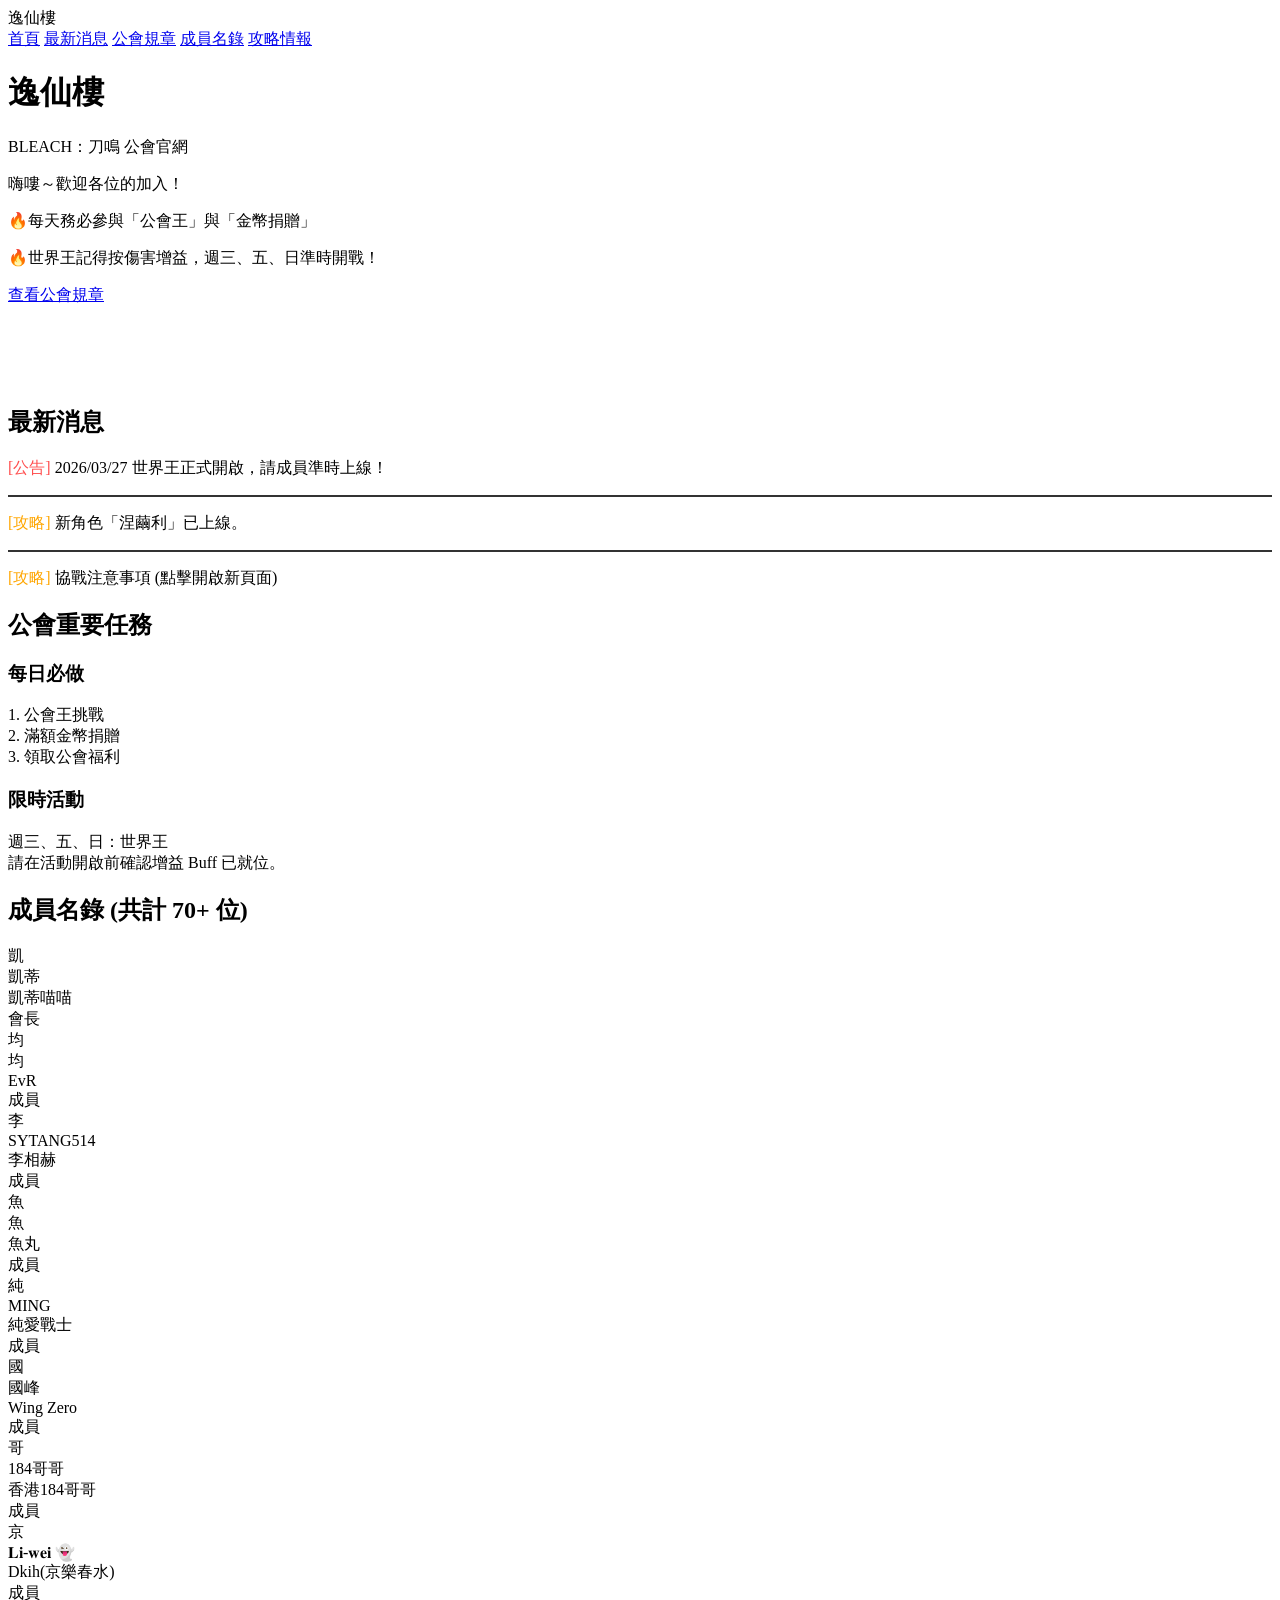
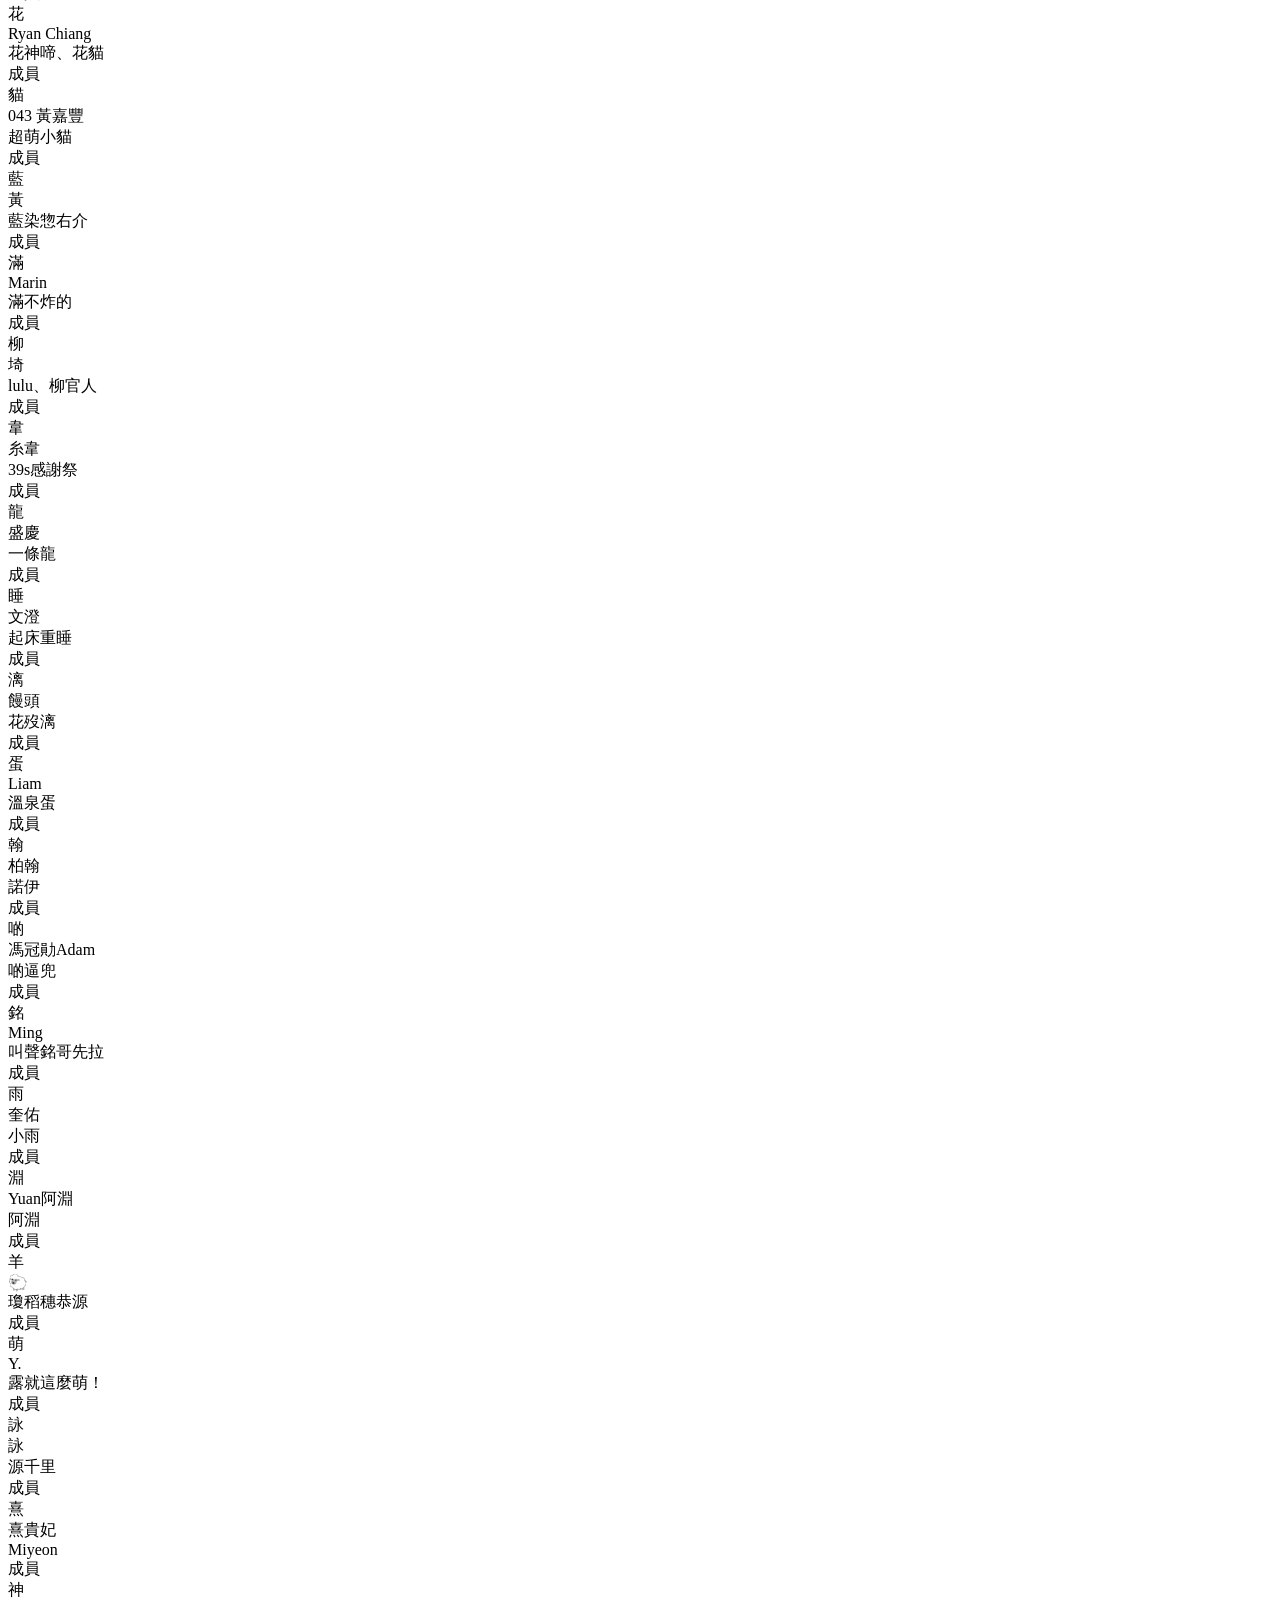
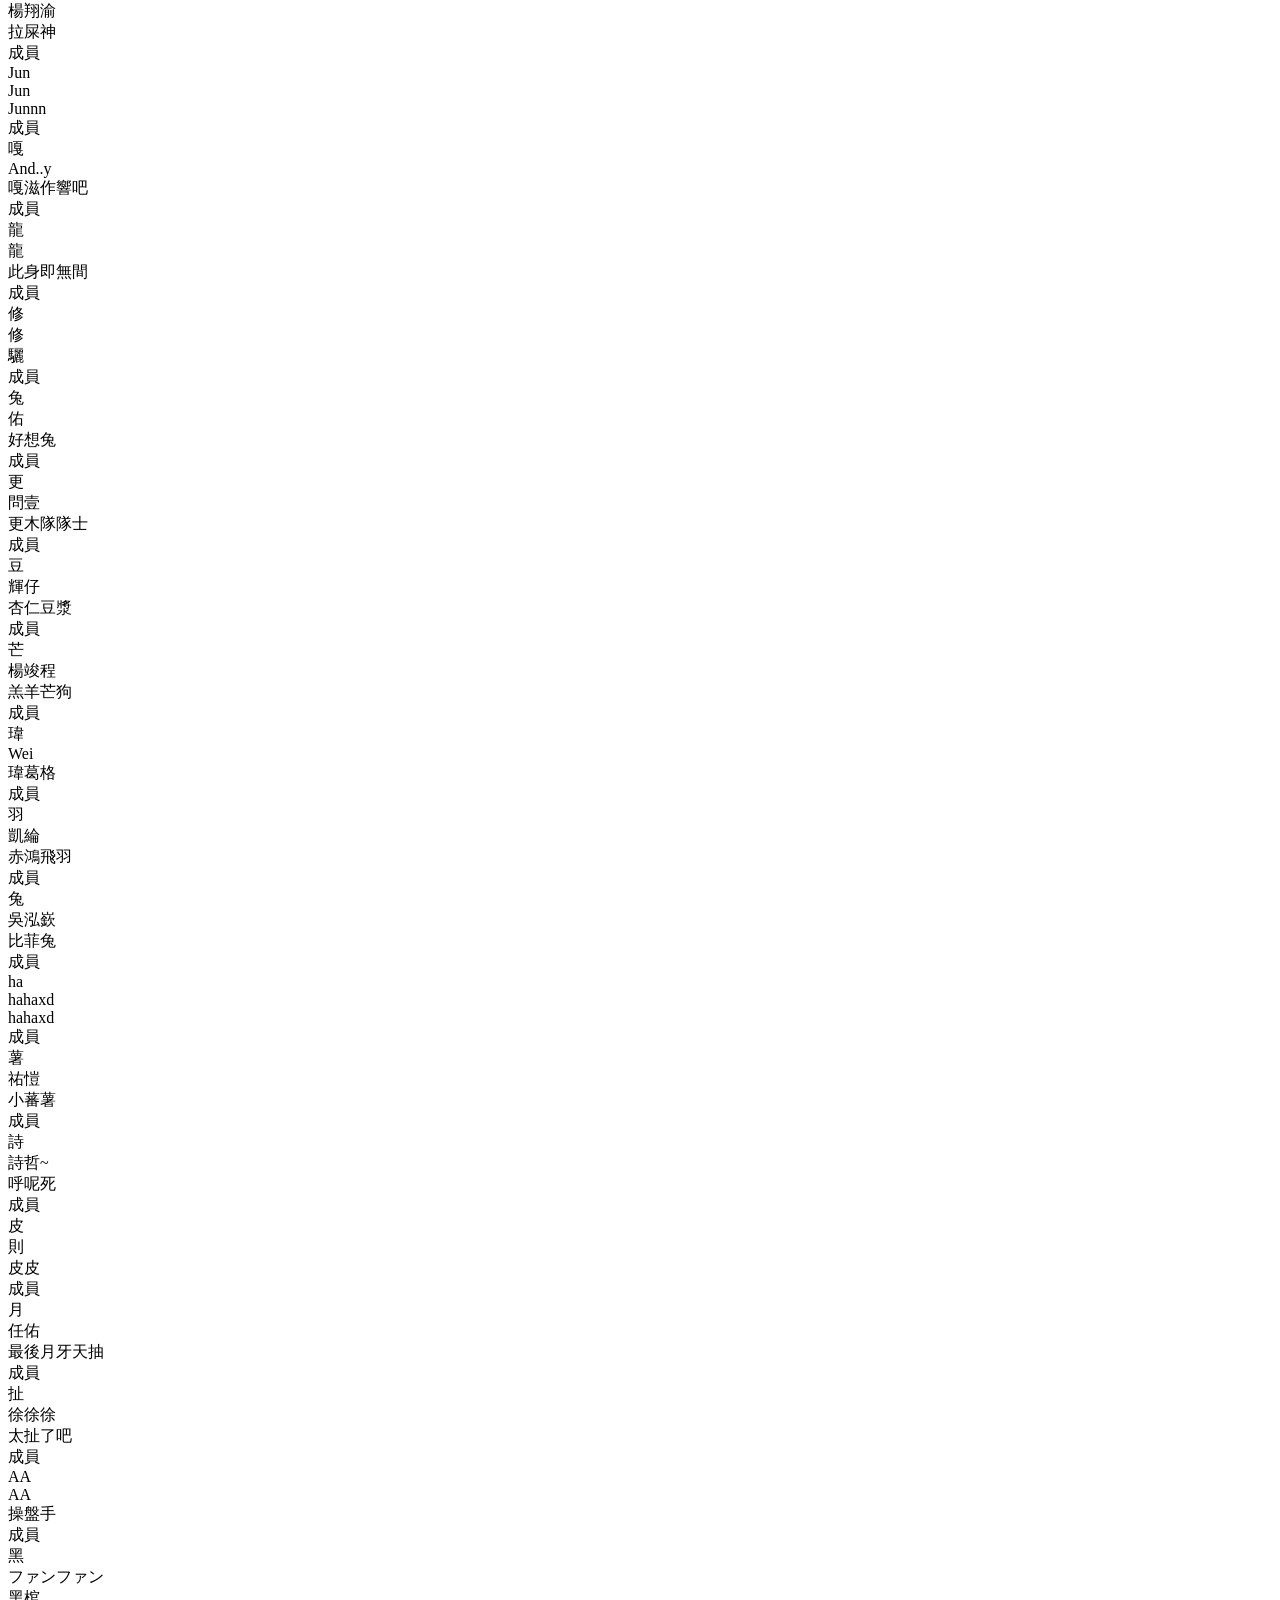
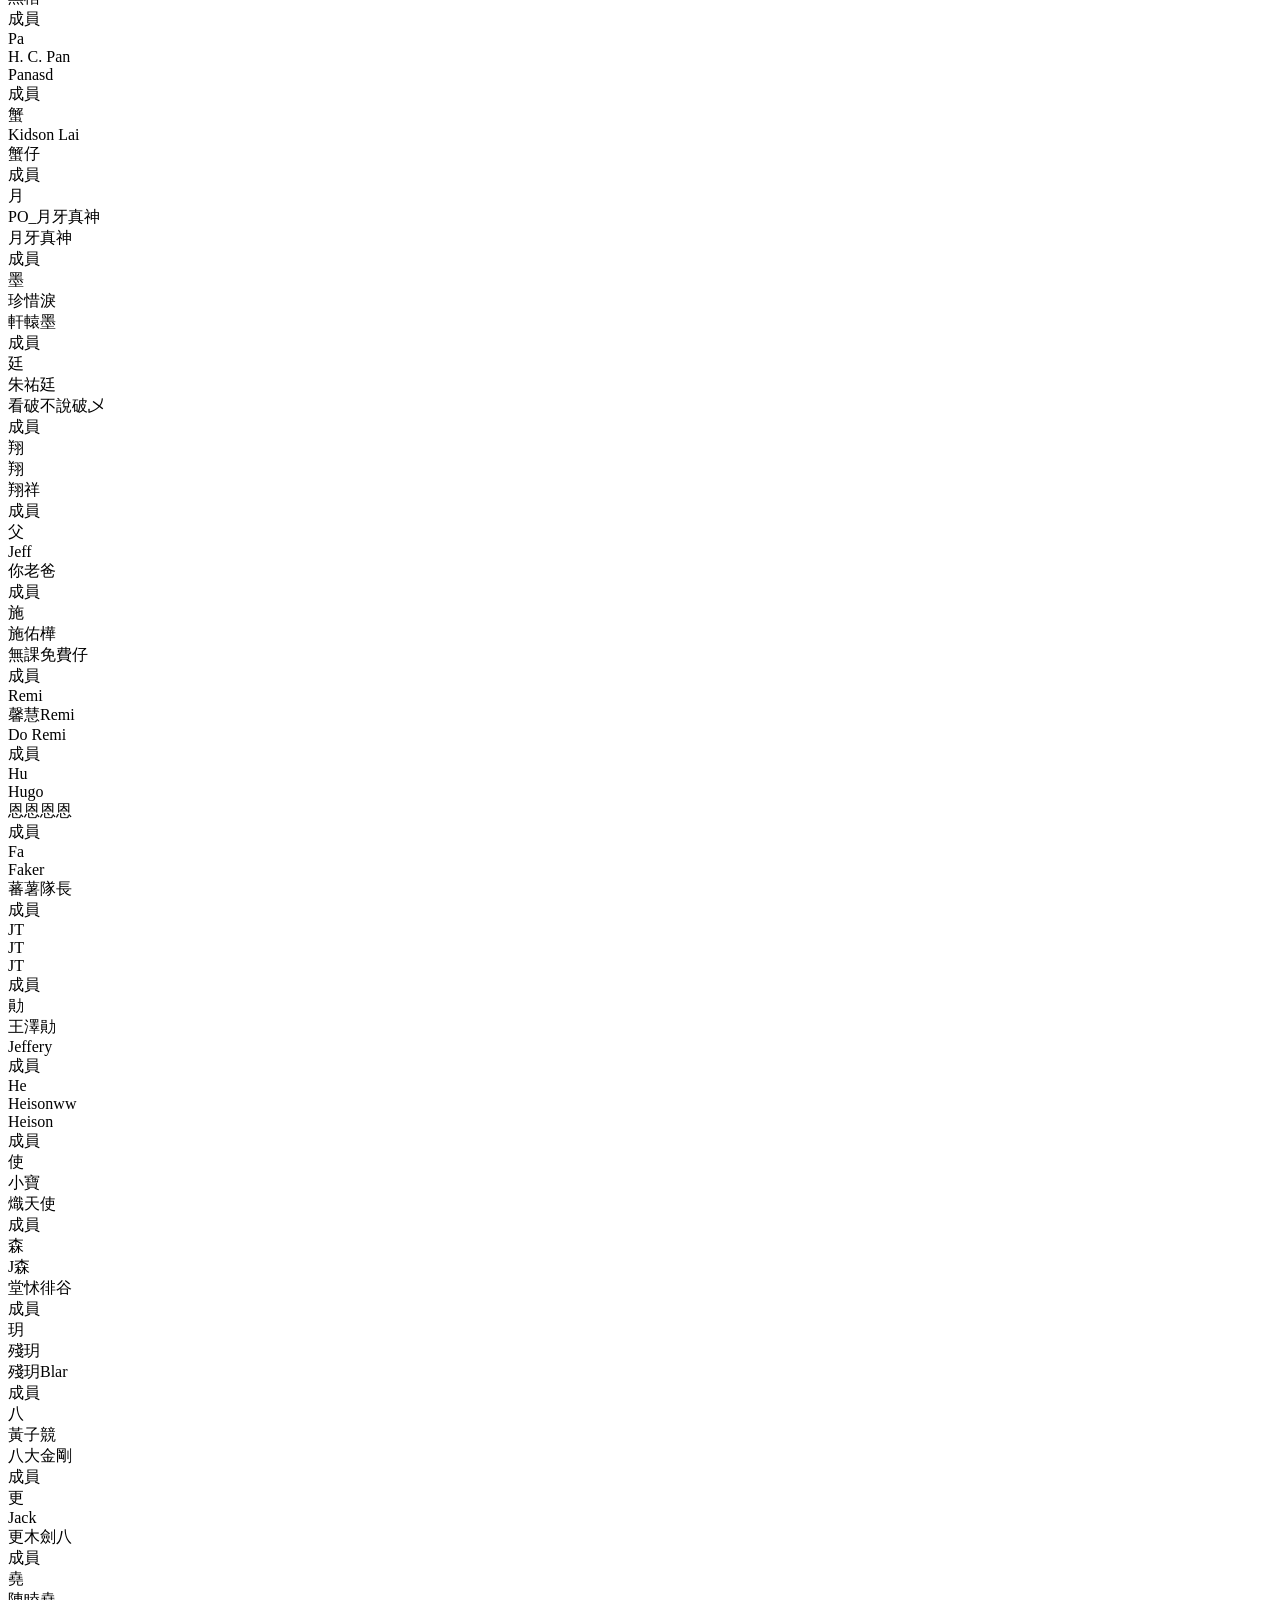
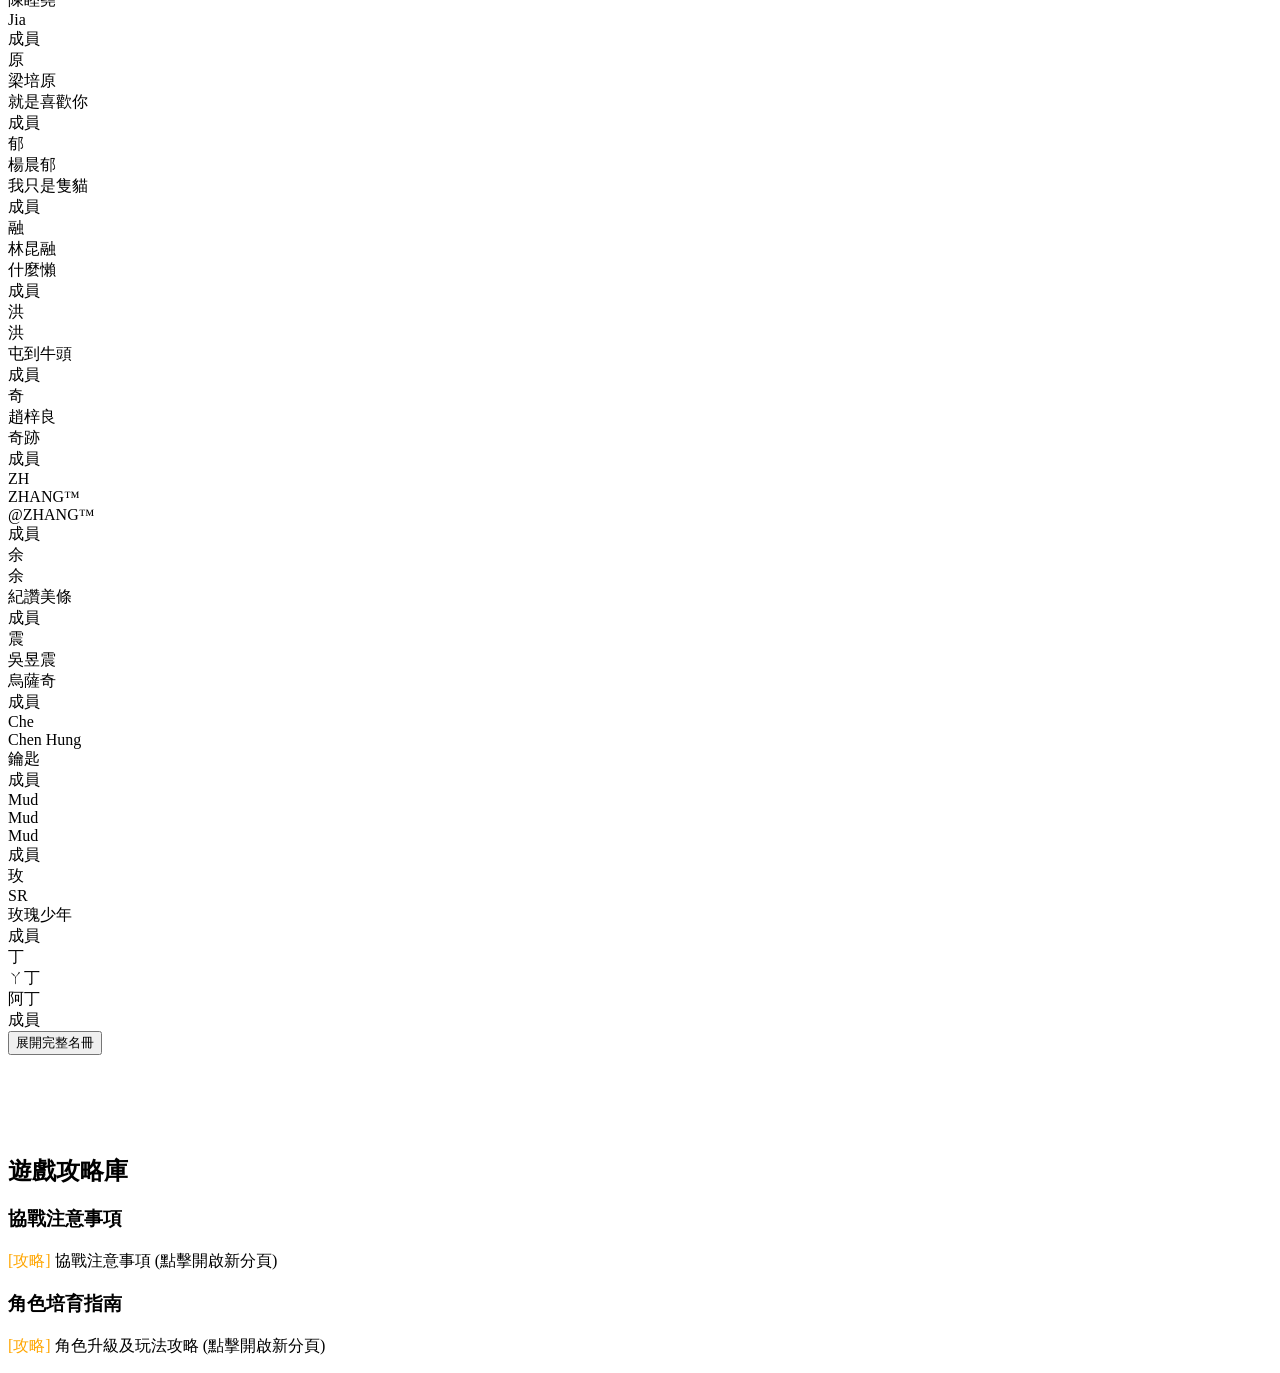
==== commit 46aa796f: "Update index.html 修正" ====
--- a/index.html
+++ b/index.html
@@ -4,284 +4,7 @@
     <meta charset="UTF-8">
     <meta name="viewport" content="width=device-width, initial-scale=1.0">
     <title>逸仙樓 | 遊戲公會官網</title>
-    <style>
-        /* 基礎設定 */
-        * {
-            margin: 0;
-            padding: 0;
-            box-sizing: border-box;
-            font-family: "Microsoft JhengHei", sans-serif;
-        }
-
-        html { scroll-behavior: smooth; }
-
-        body {
-            background-color: #0b0b0b;
-            color: white;
-            overflow-x: hidden;
-            line-height: 1.6;
-        }
-
-        /* 1. 固定背景層 */
-        .fixed-bg {
-            position: fixed;
-            top: 0;
-            left: 0;
-            width: 100%;
-            height: 100%;
-            background: linear-gradient(rgba(0,0,0,0.5), rgba(0,0,0,0.8)), 
-                        url('GG For The Follow.jpeg');
-            background-size: cover;
-            background-position: center;
-            z-index: -1;
-        }
-
-        /* 2. 導航欄 */
-        nav {
-            position: fixed;
-            top: 0;
-            width: 100%;
-            padding: 20px 50px;
-            display: flex;
-            justify-content: space-between;
-            align-items: center;
-            background: rgba(0, 0, 0, 0.9);
-            z-index: 1000;
-            border-bottom: 1px solid #333;
-        }
-
-        .logo { font-size: 24px; font-weight: bold; letter-spacing: 2px; color: #ffa600; }
-        .nav-links a {
-            color: #ccc;
-            text-decoration: none;
-            margin-left: 25px;
-            font-size: 16px;
-            transition: 0.3s;
-        }
-        .nav-links a:hover { color: #ff4d4d; }
-
-        /* 3. 主視覺區域 */
-        .hero-section {
-            height: 100vh;
-            width: 100%;
-            display: flex;
-            flex-direction: column;
-            align-items: center;
-            justify-content: center;
-            text-align: center;
-            padding: 0 20px;
-        }
-
-        @keyframes slideIn {
-            from { opacity: 0; transform: translateY(-30px); }
-            to { opacity: 1; transform: translateY(0); }
-        }
-
-        .main-title {
-            font-size: clamp(50px, 10vw, 90px);
-            letter-spacing: 15px;
-            text-shadow: 0 0 20px #ffa600, 0 0 40px #ff0000;
-            margin-bottom: 10px;
-            animation: slideIn 1.2s ease-out;
-        }
-
-        .sub-title {
-            font-size: 22px;
-            color: #ff4d4d;
-            margin-bottom: 25px;
-            letter-spacing: 5px;
-            animation: slideIn 1.5s ease-out;
-        }
-
-        .description {
-            font-size: 16px;
-            color: #ffa704;
-
-            max-width: 650px;
-            background: rgba(0,0,0,0.6);
-            padding: 20px;
-            border-radius: 12px;
-            border: 1px solid rgba(255, 166, 0, 0.2);
-        }
-
-        /* 背景透明度 */
-        /* 強制讓所有 section（最新消息、重要任務等）垂直排列並自動撐開 */
-        .content-container {
-            display: flex !important;
-            flex-direction: column !important;
-            height: auto !important; /* 確保容器高度不是死板的 100% 或固定數值 */
-            background: rgba(11, 11, 11, 0.50) !important; /* 順便調高透明度 */
-        }
-
-        /* 確保每個區塊之間有間距，且不會重疊 */
-        section {
-            position: relative !important;
-            margin-bottom: 50px !important;
-            height: auto !important;
-            display: block !important;
-        }
-
-        /* 還原紅色線框發光按鈕 */
-        .cta-btn {
-            display: inline-block;
-            padding: 12px 30px;
-            margin: 20px 0;
-            color: #ffffff; /* 金色文字 */
-            text-decoration: none;
-            font-size: 18px;
-            font-weight: bold;
-            border: 1px solid #ff4d4d; /* 紅色線框 */
-            border-radius: 5px;
-            background: rgba(0, 0, 0, 0.4); /* 半透明黑色背景 */
-            transition: all 0.3s ease;
-            cursor: pointer;
-            letter-spacing: 2px;
-        }
-
-        /* 點擊與懸停時的發光效果 */
-        .cta-btn:hover {
-            color: #fff;
-            background: #ff4d4d;
-            box-shadow: 0 0 20px #ff4d4d, 0 0 40px #ff4d4d; /* 紅色霓虹發光 */
-            transform: translateY(-3px);
-        }
-        /* 4. 內容區 */
-        .content-container {
-            padding: 100px 10%;
-            background-color: rgba(11, 11, 11, 0.9);
-            position: relative;
-            z-index: 1;
-        }
-
-        .section-title {
-            font-size: 32px;
-            border-left: 6px solid #ff4d4d;
-            padding-left: 20px;
-            margin-bottom: 50px;
-        }
-
-        .grid {
-            display: grid;
-            grid-template-columns: repeat(auto-fit, minmax(320px, 1fr));
-            gap: 30px;
-        }
-
-        .card {
-            background: #1a1a1a;
-            padding: 30px;
-            border-radius: 12px;
-            border: 1px solid #333;
-            transition: 0.3s;
-        }
-
-        .card:hover {
-            border-color: #ff4d4d;
-            transform: translateY(-10px);
-            background: #222;
-        }
-
-        .card h3 { color: #ffa600; margin-bottom: 15px; }
-        .card p { color: #bbb; }
-
-        /* 5. 成員名錄折疊版 */
-        .member-section { padding: 60px 0; }
-
-        .member-wrapper {
-            max-height: 0; /* 預設完全隱藏 */
-            overflow: hidden;
-            transition: max-height 1s cubic-bezier(0.4, 0, 0.2, 1), opacity 0.8s;
-            opacity: 0;
-        }
-
-        .member-wrapper.expanded {
-            max-height: 8000px; /* 足夠容納 70+ 人的高度 */
-            opacity: 1;
-            margin-bottom: 30px;
-        }
-
-        .member-grid {
-            display: grid;
-            grid-template-columns: repeat(auto-fit, minmax(180px, 1fr));
-            gap: 15px;
-            margin-top: 30px;
-        }
-
-        /* 1. 讓成員名單恢復橫向排列，且在不同螢幕自動調整數量 */
-        .member-grid {
-            display: grid !important;
-            /* 電腦版一列 5-6 個，手機版一列 2 個 */
-            grid-template-columns: repeat(auto-fill, minmax(140px, 1fr)) !important;
-            gap: 20px !important;
-            padding: 20px 0 !important;
-            width: 100% !important;
-        }
-
-        /* 2. 修正卡片外觀，讓它不要撐得太長 */
-        .member-card {
-            background: rgba(40, 40, 40, 0.6) !important; /* 半透明灰色 */
-            border: 1px solid rgba(255, 166, 0, 0.3) !important; /* 淡淡的金橘色邊框 */
-            border-radius: 10px !important;
-            padding: 20px 10px !important;
-            display: flex !important;
-            flex-direction: column !important;
-            align-items: center !important; /* 確保頭像與名字水平置中 */
-            transition: all 0.3s ease !important;
-            cursor: pointer;
-        }
-
-        /* 3. 滑鼠移上去的發光效果，增加互動感 */
-        .member-card:hover {
-            transform: translateY(-5px) !important;
-            border-color: #ff4d4d !important;
-            box-shadow: 0 5px 15px rgba(255, 77, 77, 0.4) !important;
-            background: rgba(50, 50, 50, 0.8) !important;
-        }
-
-        /* 4. 確保頭像（圓圈）維持正圓且置中 */
-        .member-avatar {
-            width: 60px !important;
-            height: 60px !important;
-            margin-bottom: 10px !important;
-            display: flex !important;
-            align-items: center !important;
-            justify-content: center !important;
-            /* 保持原本的圓圈樣式 */
-        }
-
-        .member-name { font-size: 15px; font-weight: bold; color: #fff; }
-        .member-ign { font-size: 12px; color: #ff4d4d; margin-bottom: 8px; }
-        .member-role {
-            font-size: 10px;
-            padding: 2px 8px;
-            border-radius: 4px;
-            background: rgba(255, 255, 255, 0.1);
-            color: #aaa;
-            border: 1px solid #444;
-        }
-
-        .role-leader { background: rgba(255, 166, 0, 0.2); color: #ffa600; border-color: #ffa600; }
-
-        /* 展開按鈕 */
-        .toggle-btn {
-            display: block;
-            margin: 40px auto;
-            padding: 15px 40px;
-            background: transparent;
-            border: 1px solid #ffa600;
-            color: #ffa600;
-            cursor: pointer;
-            font-size: 18px;
-            letter-spacing: 3px;
-            transition: 0.4s;
-            border-radius: 4px;
-        }
-
-        .toggle-btn:hover {
-            background: #ffa600;
-            color: #000;
-            box-shadow: 0 0 20px #ffa600;
-        }
-    </style>
+    <link rel="stylesheet" href="style.css">
 </head>
 <body>
 
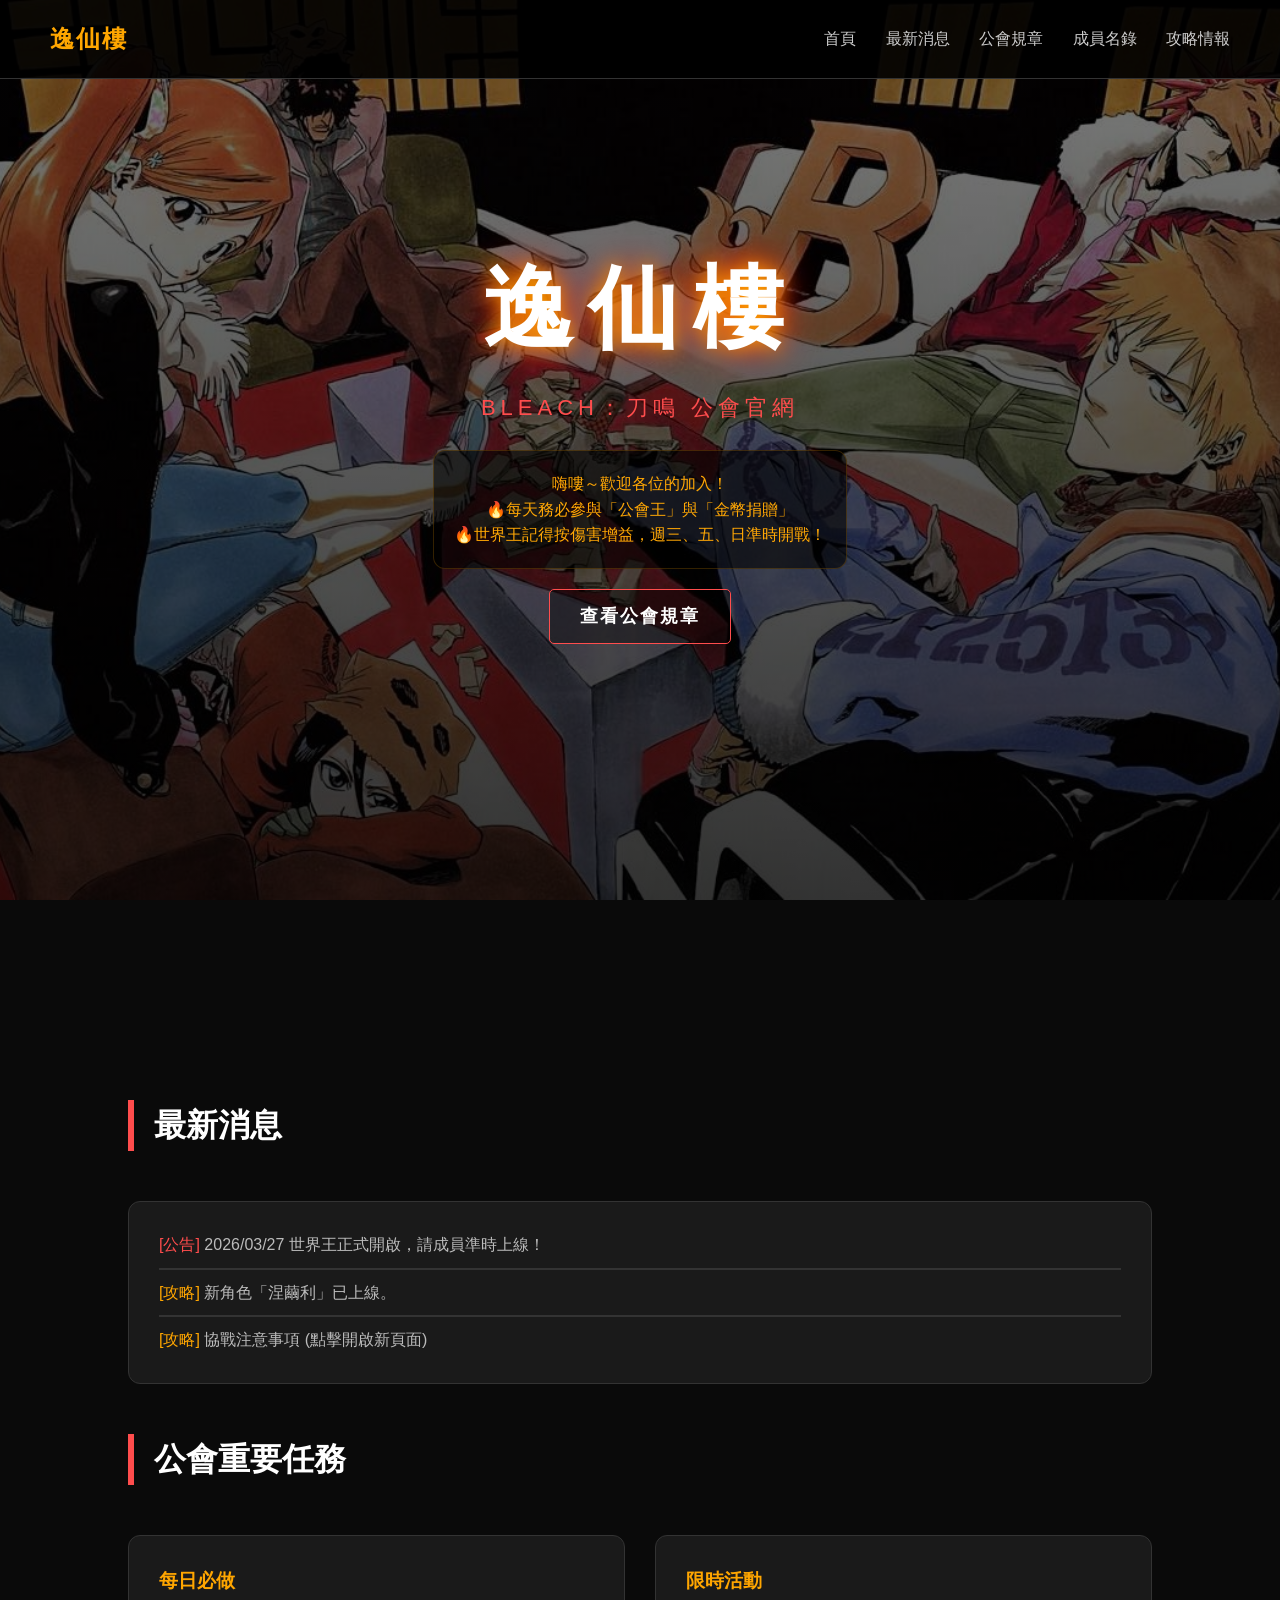
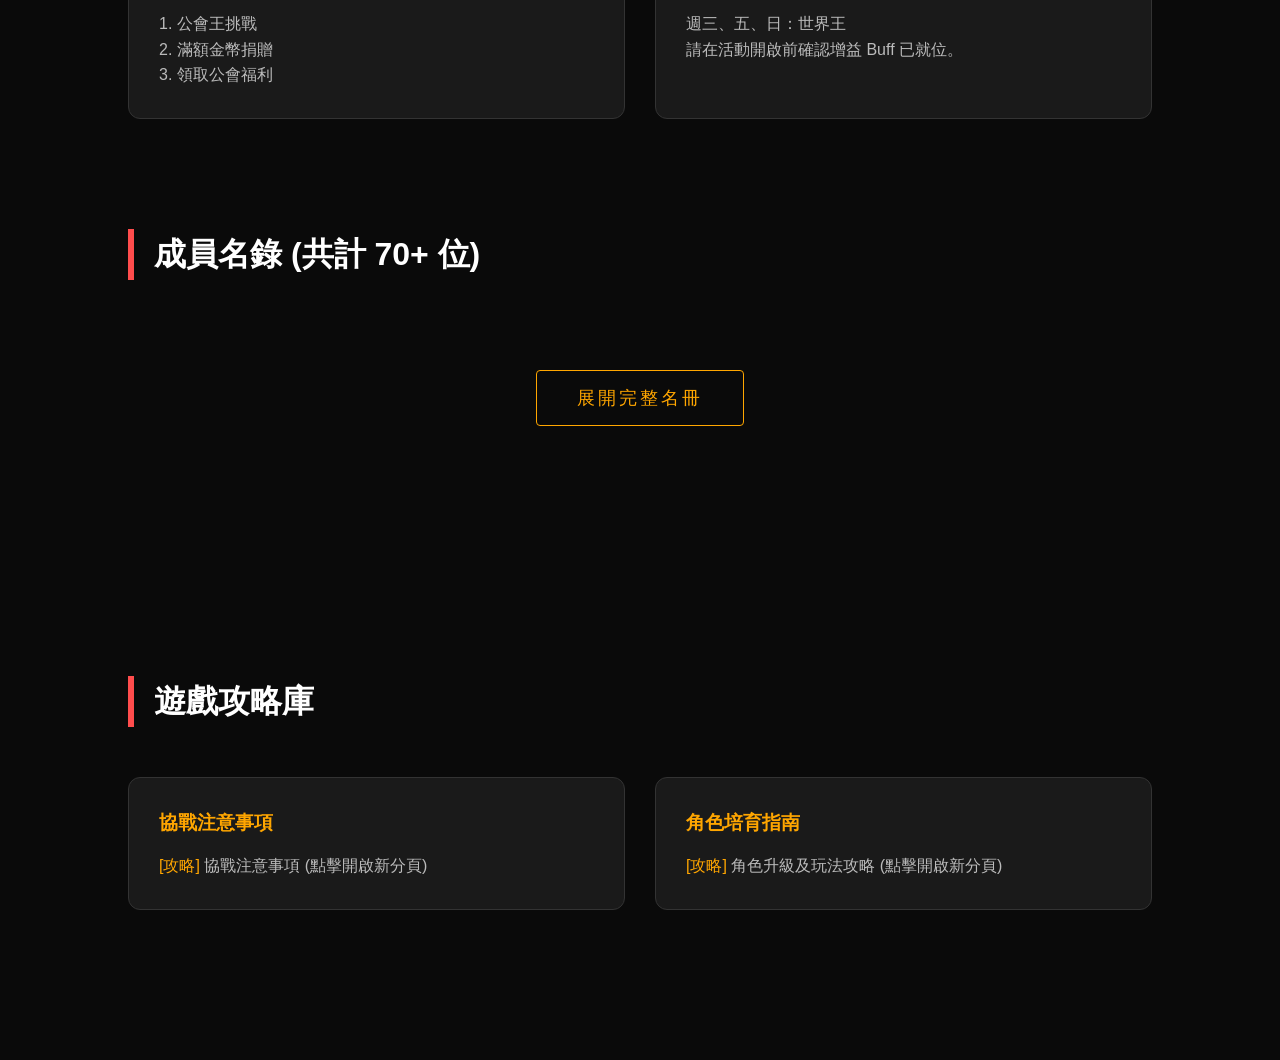
==== commit f51dbb27: "Add files via upload" ====
--- a/index.html
+++ b/index.html
@@ -205,4 +205,4 @@
         }
     </script>
 </body>
-</html>
+</html>
--- a/style.css
+++ b/style.css
@@ -0,0 +1,390 @@
+ /* 基礎設定 */
+        * {
+            margin: 0;
+            padding: 0;
+            box-sizing: border-box;
+            font-family: "Microsoft JhengHei", sans-serif;
+        }
+
+        html { scroll-behavior: smooth; }
+
+        body {
+            background-color: #0b0b0b;
+            color: white;
+            overflow-x: hidden;
+            line-height: 1.6;
+        }
+
+        /* 1. 固定背景層 */
+        .fixed-bg {
+            position: fixed;
+            top: 0;
+            left: 0;
+            width: 100%;
+            height: 100%;
+            background: linear-gradient(rgba(0,0,0,0.5), rgba(0,0,0,0.8)), 
+                        url('GG For The Follow.jpeg');
+            background-size: cover;
+            background-position: center;
+            z-index: -1;
+        }
+
+        /* 2. 導航欄 */
+        nav {
+            position: fixed;
+            top: 0;
+            width: 100%;
+            padding: 20px 50px;
+            display: flex;
+            justify-content: space-between;
+            align-items: center;
+            background: rgba(0, 0, 0, 0.9);
+            z-index: 1000;
+            border-bottom: 1px solid #333;
+        }
+
+        .logo { font-size: 24px; font-weight: bold; letter-spacing: 2px; color: #ffa600; }
+        .nav-links a {
+            color: #ccc;
+            text-decoration: none;
+            margin-left: 25px;
+            font-size: 16px;
+            transition: 0.3s;
+        }
+        .nav-links a:hover { color: #ff4d4d; }
+
+        /* 3. 主視覺區域 */
+        .hero-section {
+            height: 100vh;
+            width: 100%;
+            display: flex;
+            flex-direction: column;
+            align-items: center;
+            justify-content: center;
+            text-align: center;
+            padding: 0 20px;
+        }
+
+        @keyframes slideIn {
+            from { opacity: 0; transform: translateY(-30px); }
+            to { opacity: 1; transform: translateY(0); }
+        }
+
+        .main-title {
+            font-size: clamp(50px, 10vw, 90px);
+            letter-spacing: 15px;
+            text-shadow: 0 0 20px #ffa600, 0 0 40px #ff0000;
+            margin-bottom: 10px;
+            animation: slideIn 1.2s ease-out;
+        }
+
+        .sub-title {
+            font-size: 22px;
+            color: #ff4d4d;
+            margin-bottom: 25px;
+            letter-spacing: 5px;
+            animation: slideIn 1.5s ease-out;
+        }
+
+        .description {
+            font-size: 16px;
+            color: #ffa704;
+
+            max-width: 650px;
+            background: rgba(0,0,0,0.6);
+            padding: 20px;
+            border-radius: 12px;
+            border: 1px solid rgba(255, 166, 0, 0.2);
+        }
+
+        /* 背景透明度 */
+        /* 強制讓所有 section（最新消息、重要任務等）垂直排列並自動撐開 */
+        .content-container {
+            display: flex !important;
+            flex-direction: column !important;
+            height: auto !important; /* 確保容器高度不是死板的 100% 或固定數值 */
+            background: rgba(11, 11, 11, 0.50) !important; /* 順便調高透明度 */
+        }
+
+        /* 確保每個區塊之間有間距，且不會重疊 */
+        section {
+            position: relative !important;
+            margin-bottom: 50px !important;
+            height: auto !important;
+            display: block !important;
+        }
+
+        /* 還原紅色線框發光按鈕 */
+        .cta-btn {
+            display: inline-block;
+            padding: 12px 30px;
+            margin: 20px 0;
+            color: #ffffff; /* 金色文字 */
+            text-decoration: none;
+            font-size: 18px;
+            font-weight: bold;
+            border: 1px solid #ff4d4d; /* 紅色線框 */
+            border-radius: 5px;
+            background: rgba(0, 0, 0, 0.4); /* 半透明黑色背景 */
+            transition: all 0.3s ease;
+            cursor: pointer;
+            letter-spacing: 2px;
+        }
+
+        /* 點擊與懸停時的發光效果 */
+        .cta-btn:hover {
+            color: #fff;
+            background: #ff4d4d;
+            box-shadow: 0 0 20px #ff4d4d, 0 0 40px #ff4d4d; /* 紅色霓虹發光 */
+            transform: translateY(-3px);
+        }
+        /* 4. 內容區 */
+        .content-container {
+            padding: 100px 10%;
+            background-color: rgba(11, 11, 11, 0.9);
+            position: relative;
+            z-index: 1;
+        }
+
+        .section-title {
+            font-size: 32px;
+            border-left: 6px solid #ff4d4d;
+            padding-left: 20px;
+            margin-bottom: 50px;
+        }
+
+        .grid {
+            display: grid;
+            grid-template-columns: repeat(auto-fit, minmax(320px, 1fr));
+            gap: 30px;
+        }
+
+        .card {
+            background: #1a1a1a;
+            padding: 30px;
+            border-radius: 12px;
+            border: 1px solid #333;
+            transition: 0.3s;
+        }
+
+        .card:hover {
+            border-color: #ff4d4d;
+            transform: translateY(-10px);
+            background: #222;
+        }
+
+        .card h3 { color: #ffa600; margin-bottom: 15px; }
+        .card p { color: #bbb; }
+
+        /* 5. 成員名錄折疊版 */
+        .member-section { padding: 60px 0; }
+
+        .member-wrapper {
+            max-height: 0; /* 預設完全隱藏 */
+            overflow: hidden;
+            transition: max-height 1s cubic-bezier(0.4, 0, 0.2, 1), opacity 0.8s;
+            opacity: 0;
+        }
+
+        .member-wrapper.expanded {
+            max-height: 8000px; /* 足夠容納 70+ 人的高度 */
+            opacity: 1;
+            margin-bottom: 30px;
+        }
+
+        .member-grid {
+            display: grid;
+            grid-template-columns: repeat(auto-fit, minmax(180px, 1fr));
+            gap: 15px;
+            margin-top: 30px;
+        }
+
+        /* 1. 讓成員名單恢復橫向排列，且在不同螢幕自動調整數量 */
+        .member-grid {
+            display: grid !important;
+            /* 電腦版一列 5-6 個，手機版一列 2 個 */
+            grid-template-columns: repeat(auto-fill, minmax(140px, 1fr)) !important;
+            gap: 20px !important;
+            padding: 20px 0 !important;
+            width: 100% !important;
+        }
+
+        /* 2. 修正卡片外觀，讓它不要撐得太長 */
+        .member-card {
+            background: rgba(40, 40, 40, 0.6) !important; /* 半透明灰色 */
+            border: 1px solid rgba(255, 166, 0, 0.3) !important; /* 淡淡的金橘色邊框 */
+            border-radius: 10px !important;
+            padding: 20px 10px !important;
+            display: flex !important;
+            flex-direction: column !important;
+            align-items: center !important; /* 確保頭像與名字水平置中 */
+            transition: all 0.3s ease !important;
+            cursor: pointer;
+        }
+
+        /* 3. 滑鼠移上去的發光效果，增加互動感 */
+        .member-card:hover {
+            transform: translateY(-5px) !important;
+            border-color: #ff4d4d !important;
+            box-shadow: 0 5px 15px rgba(255, 77, 77, 0.4) !important;
+            background: rgba(50, 50, 50, 0.5) !important;
+        }
+
+        /* 4. 確保頭像（圓圈）維持正圓且置中 */
+        .member-avatar {
+            width: 60px !important;
+            height: 60px !important;
+            margin-bottom: 10px !important;
+            display: flex !important;
+            align-items: center !important;
+            justify-content: center !important;
+            /* 保持原本的圓圈樣式 */
+        }
+
+        .member-name { font-size: 15px; font-weight: bold; color: #fff; }
+        .member-ign { font-size: 12px; color: #ff4d4d; margin-bottom: 8px; }
+        .member-role {
+            font-size: 10px;
+            padding: 2px 8px;
+            border-radius: 4px;
+            background: rgba(255, 255, 255, 0.1);
+            color: #aaa;
+            border: 1px solid #444;
+        }
+
+        .role-leader { background: rgba(255, 166, 0, 0.2); color: #ffa600; border-color: #ffa600; }
+
+        /* 展開按鈕 */
+        .toggle-btn {
+            display: block;
+            margin: 40px auto;
+            padding: 15px 40px;
+            background: transparent;
+            border: 1px solid #ffa600;
+            color: #ffa600;
+            cursor: pointer;
+            font-size: 18px;
+            letter-spacing: 3px;
+            transition: 0.4s;
+            border-radius: 4px;
+        }
+
+        .toggle-btn:hover {
+            background: #ffa600;
+            color: #000;
+            box-shadow: 0 0 20px #ffa600;
+        }
+                /* 當螢幕寬度小於 768px 時執行 */
+        @media (max-width: 768px) {
+            .container {
+                width: 100%;       /* 寬度改為全滿 */
+                padding: 10px;     /* 縮小內邊距 */
+            }
+            
+            img {
+                max-width: 100%;   /* 確保圖片不會超出螢幕 */
+                height: auto;
+            }
+
+            .menu {
+                display: block;    /* 讓橫向選單變成縱向排列 */
+            }
+        }
+        /* guide02 導覽頁核心架構 */
+        .main-container {
+            display: flex;         /* 讓 sidebar 和 content 左右並排 */
+            width: 100%;
+            min-height: 100vh;     /* 確保高度至少填滿整個螢幕 */
+            margin: 0;
+            padding: 0;
+        }
+
+        /* 左側導覽列樣式 */
+        .sidebar {
+            width: 260px;
+            height: 100%;
+            background-color: rgba(0, 0, 0, 0.4); /* 透明度稍微調高一點點，質感更好 */
+            backdrop-filter: blur(10px); 
+            color: #ffffff; 
+            padding: 40px 20px;
+            flex-shrink: 0;        /* 防止寬度被右邊內容擠壓 */
+            border-right: 1px solid rgba(255, 255, 255, 0.1);
+        }
+
+/* 導覽連結 */
+        .sidebar a {
+            color: rgba(255, 255, 255, 0.8);
+            text-decoration: none;
+            display: block;
+            padding: 12px 15px;
+            margin-bottom: 5px;
+            border-radius: 8px;
+            transition: all 0.3s ease;
+        }
+
+        .sidebar a:hover {
+            background-color: rgba(255, 255, 255, 0.1);
+            color: #ffffff;
+            padding-left: 20px;
+        }
+
+        /* 角色列表摺疊樣式 */
+        summary {
+            color: #ffffff;
+            cursor: pointer;
+            padding: 12px 15px;
+            font-weight: 600;
+            list-style: none;
+            display: flex;
+            justify-content: space-between;
+            align-items: center;
+        }
+
+        summary::after {
+            content: '▶';
+            font-size: 0.7rem;
+            transition: transform 0.3s;
+        }
+
+        details[open] summary::after {
+            transform: rotate(90deg);
+        }
+
+        .sub-menu {
+            padding: 0;
+            margin: 0;
+            list-style: none;
+        }
+
+        .sub-menu a {
+            font-size: 0.9rem;
+            padding-left: 30px; /* 縮進子選項 */
+        }
+
+        /* 右側內容區 */
+        .content {
+            flex-grow: 1;         /* 自動填滿剩餘空間 */
+            padding: 40px;
+            overflow-y: auto;    /* 內容太長時出現捲軸 */
+        }
+        .sidebar {
+            display: flex;
+            flex-direction: column; /* 核心修正：強制內容由上而下排列 */
+            padding: 40px 20px;
+            /* 其他原有設定... */
+        }
+
+        .sidebar-title {
+            color: #ffffff;
+            font-size: 1.2rem;
+            margin-bottom: 20px;    /* 跟下方選項保持距離 */
+            padding-left: 15px;     /* 跟選單文字對齊 */
+            letter-spacing: 2px;    /* 讓字跟字之間鬆一點，比較有質感 */
+            border-left: 4px solid #ffa600; /* 加一條橘色裝飾線在左邊，呼應內容區 */
+        }
+
+        .sidebar ul {
+            list-style: none;       /* 移除原本醜醜的圓點 */
+            padding: 0;
+            margin: 0;
+        }
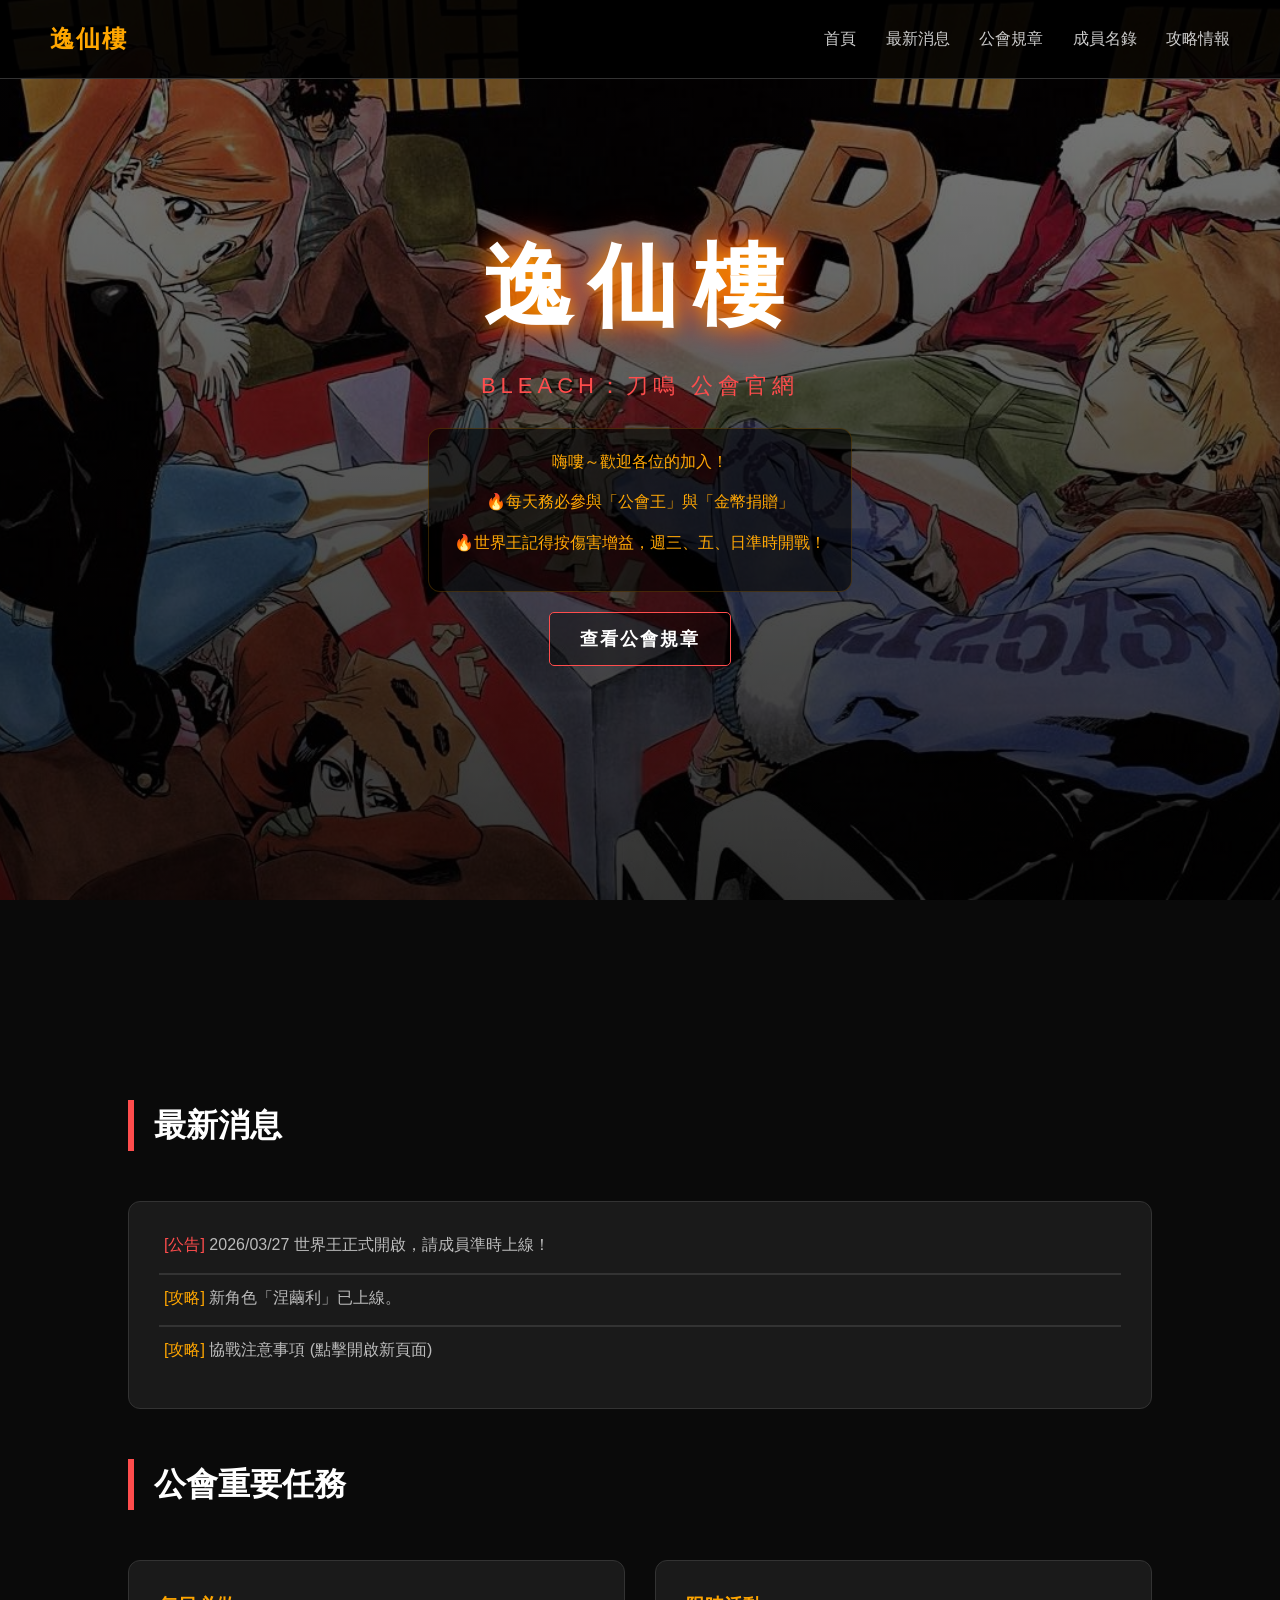
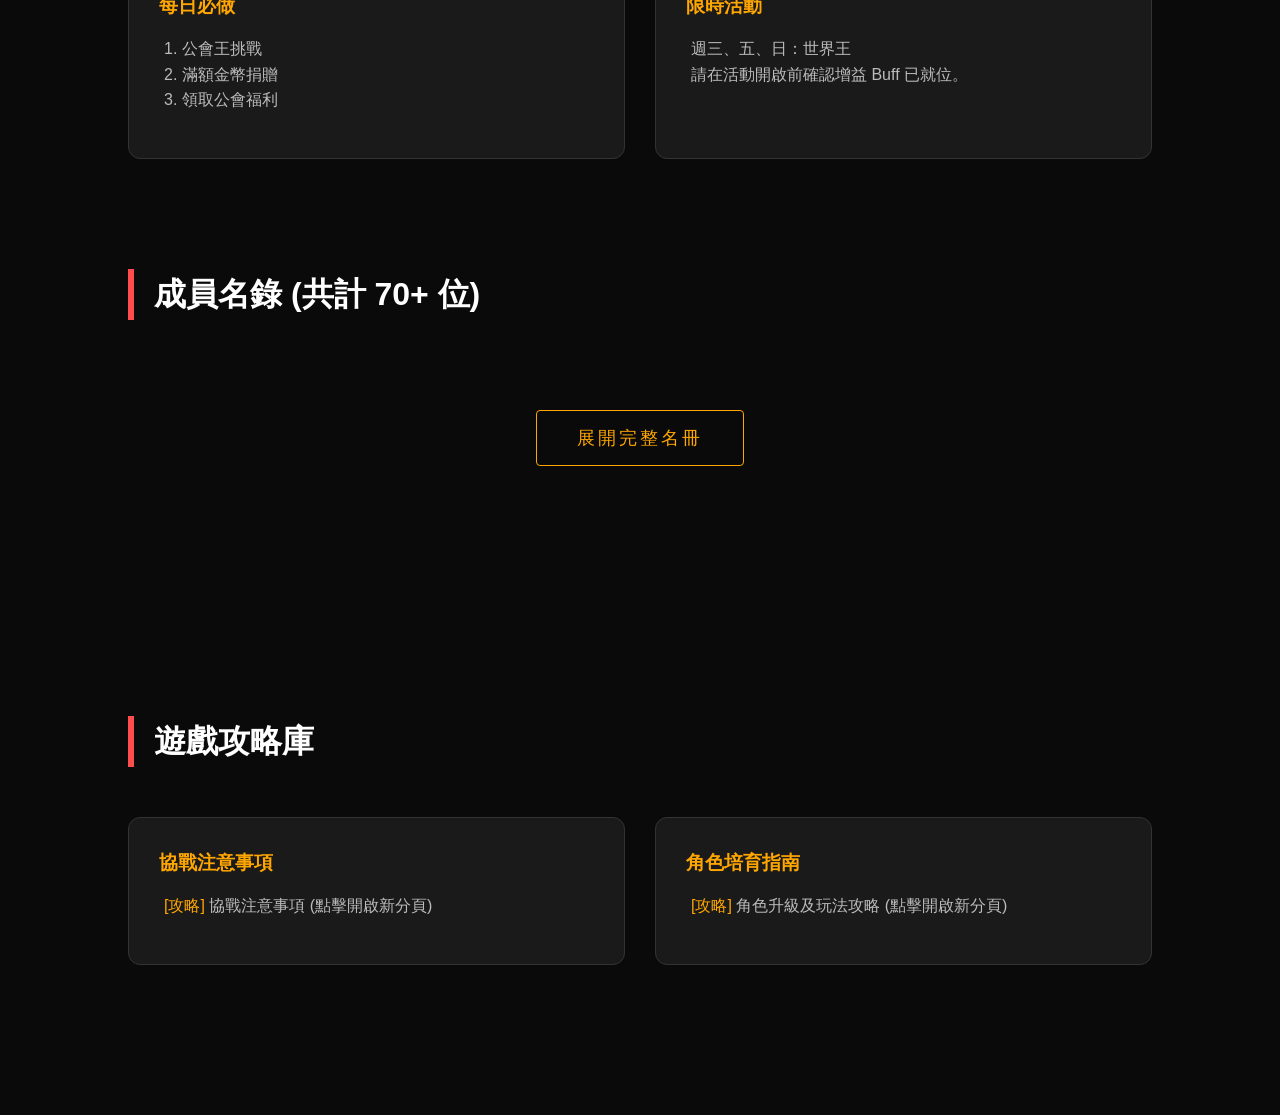
==== commit 0c08f61c: "Add files via upload" ====
--- a/index.html
+++ b/index.html
@@ -11,6 +11,11 @@
     <div class="fixed-bg"></div>
 
     <nav>
+        <div class="menu-icon" onclick="toggleMenu()">
+            <span></span>
+            <span></span>
+            <span></span>
+        </div>
         <div class="logo">逸仙樓</div>
         <div class="nav-links">
             <a href="#">首頁</a>
--- a/style.css
+++ b/style.css
@@ -52,6 +52,49 @@
             transition: 0.3s;
         }
         .nav-links a:hover { color: #ff4d4d; }
+        /* 漢堡圖示樣式 */
+        .menu-icon {
+            display: none; /* 電腦版隱藏 */
+            cursor: pointer;
+            flex-direction: column;
+            gap: 5px;
+            z-index: 1001; /* 確保在最上層 */
+        }
+
+        .menu-icon span {
+            width: 30px;
+            height: 3px;
+            background-color: #ffa600; /* 金色線條 */
+            transition: 0.3s;
+        }
+
+        @media (max-width: 768px) {
+            .menu-icon {
+                display: flex; /* 手機版顯示 */
+                position: fixed;
+                right: 20px;
+                top: 20px;
+            }
+
+            /* 確保原本的導覽連結在手機版是隱藏的，直到加上 active */
+            .nav-links {
+                display: none; /* 預設隱藏 */
+                flex-direction: column;
+                position: fixed;
+                top: 0;
+                left: 0;
+                width: 100%;
+                height: 100vh;
+                background: rgba(0, 0, 0, 0.95);
+                justify-content: center;
+                align-items: center;
+                z-index: 1000;
+            }
+
+            .nav-links.active {
+                display: flex; /* 點擊後顯示 */
+            }
+        }
 
         /* 3. 主視覺區域 */
         .hero-section {
@@ -387,4 +430,80 @@
             list-style: none;       /* 移除原本醜醜的圓點 */
             padding: 0;
             margin: 0;
-        }+        }
+        /* 當螢幕寬度小於 768px 時執行（手機與平板直向） */
+    @media (max-width: 768px) {
+    .main-container {
+        flex-direction: column; /* 讓導覽列跟內容變成上下排列 */
+    }
+
+    .sidebar {
+        width: 100%;        /* 寬度變滿版 */
+        min-height: auto;   /* 高度不再強制到底 */
+        height: auto;
+        padding: 20px;
+        border-right: none;
+        border-bottom: 1px solid rgba(255, 255, 255, 0.1); /* 改為底部分隔線 */
+        position: relative; /* 確保不會壓在內容上 */
+    }
+
+    .sidebar-title {
+        margin-bottom: 15px;
+        text-align: center; /* 標題居中 */
+        border-left: none;
+        border-bottom: 2px solid #ffa600; /* 裝飾線改到下面 */
+        display: inline-block;
+        width: 100%;
+        padding-bottom: 10px;
+    }
+
+    .sidebar ul {
+        display: flex;      /* 讓選單選項橫著排 */
+        flex-wrap: wrap;    /* 如果太多個就換行 */
+        justify-content: center;
+        gap: 10px;          /* 選項間距 */
+    }
+
+    .sidebar a {
+        padding: 8px 12px;  /* 稍微縮小按鈕 */
+        font-size: 14px;
+        background: rgba(255, 255, 255, 0.05); /* 給個淡背景更像按鈕 */
+    }
+
+    .content {
+        padding: 20px 10px; /* 縮小內容區的留白，手機才放得下 */
+    }
+
+    .guide-box {
+        padding: 20px;      /* 縮小攻略框的內邊距 */
+        border-radius: 10px;
+    }
+    }
+    /* 手機端 RWD 修正 */
+    @media (max-width: 768px) {
+    /* 當導覽列 active 時，讓主內容模糊或縮小 */
+    body.menu-open .container {
+        filter: blur(5px);
+        pointer-events: none; /* 防止誤觸內容 */
+    }
+    }
+    /* 修改外框線容器，增加內縮與邊距 */
+    .container {
+        max-width: 800px;
+        margin: 20px auto;      /* 上下留 20px，左右置中 */
+        background: rgba(20, 20, 20, 0.9);
+        padding: 30px 25px;      /* 左右增加 25px 的內縮空間，讓文字不靠邊 */
+        border-radius: 15px;
+        border: 1px solid #ffa600;
+        box-shadow: 0 0 30px rgba(255, 166, 0, 0.1);
+        
+        /* 關鍵：確保在手機版時，左右至少留出 5% 的空隙，不要貼死螢幕 */
+        width: 90%;             
+    }
+
+    /* 為了讓文字閱讀更舒適，段落也可以加一點點左右間距 */
+    p {
+        margin-bottom: 15px;
+        padding: 0 5px; 
+    }
+    
